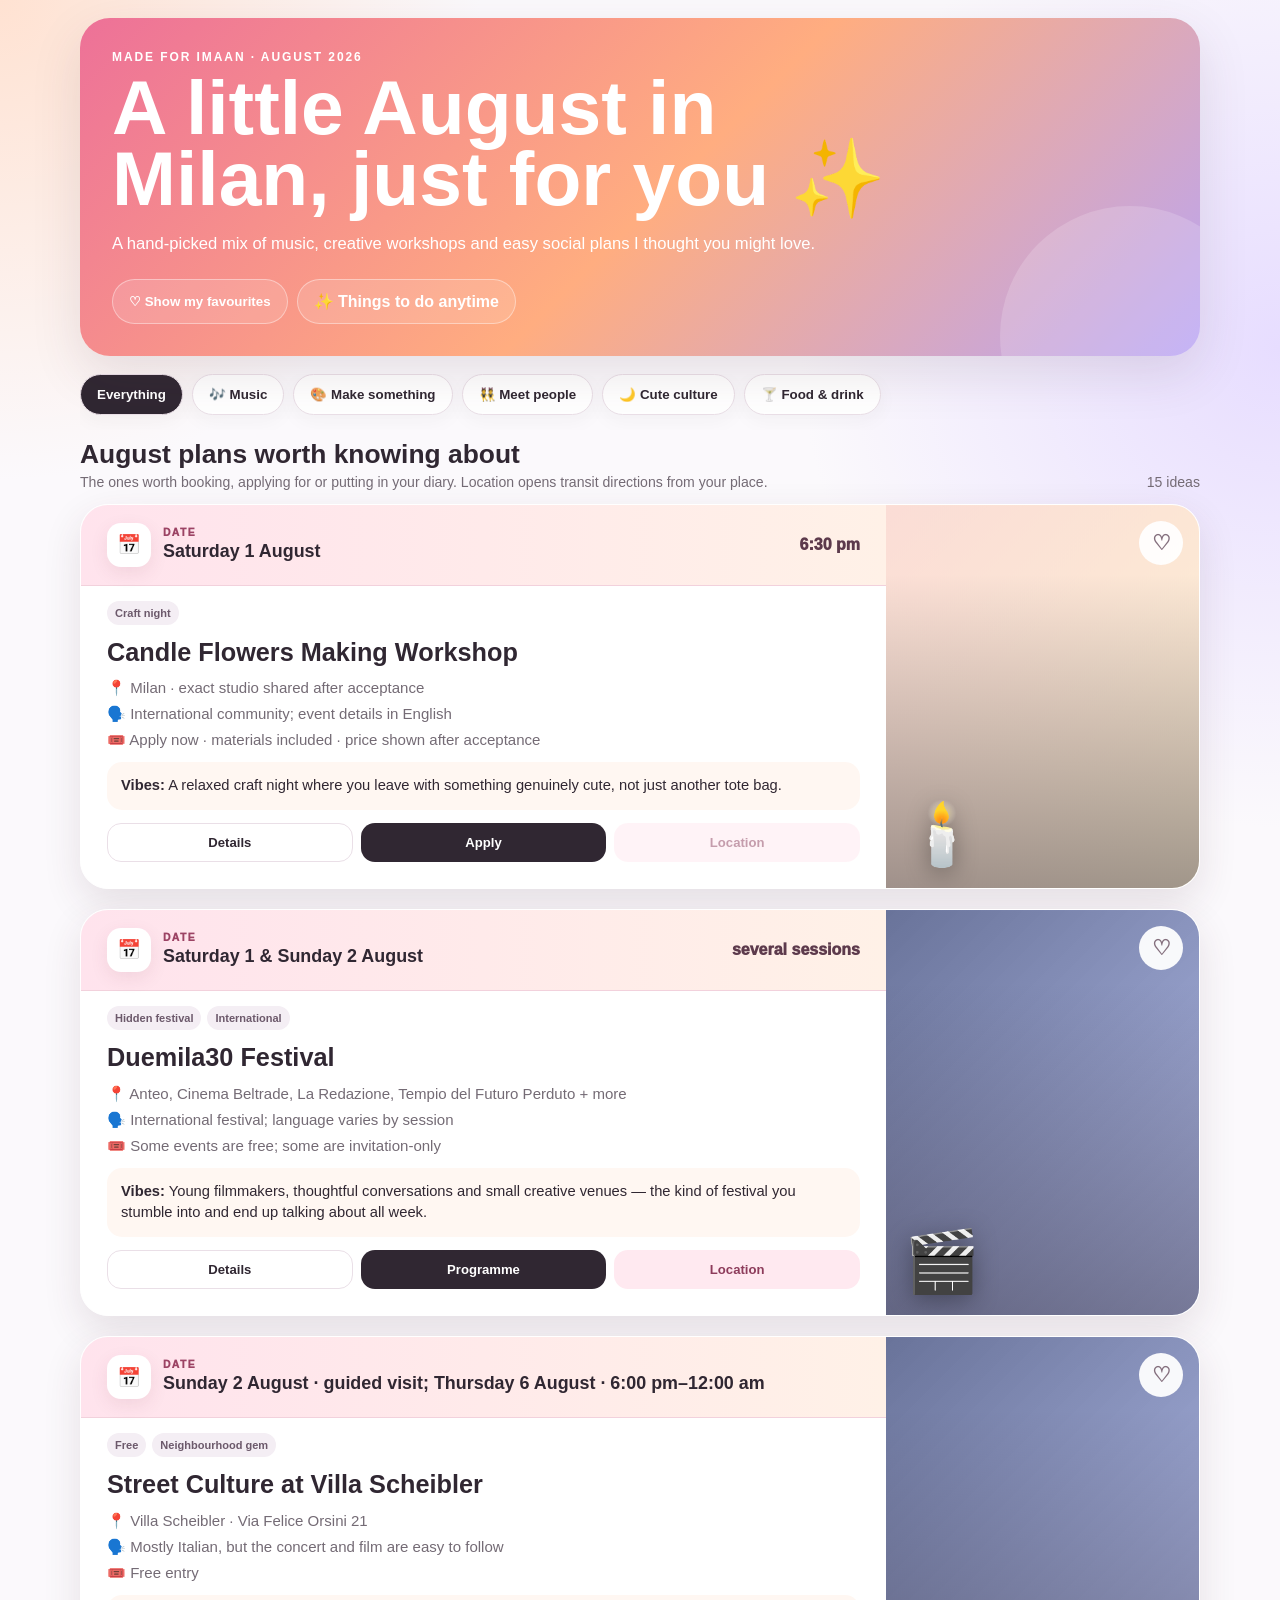
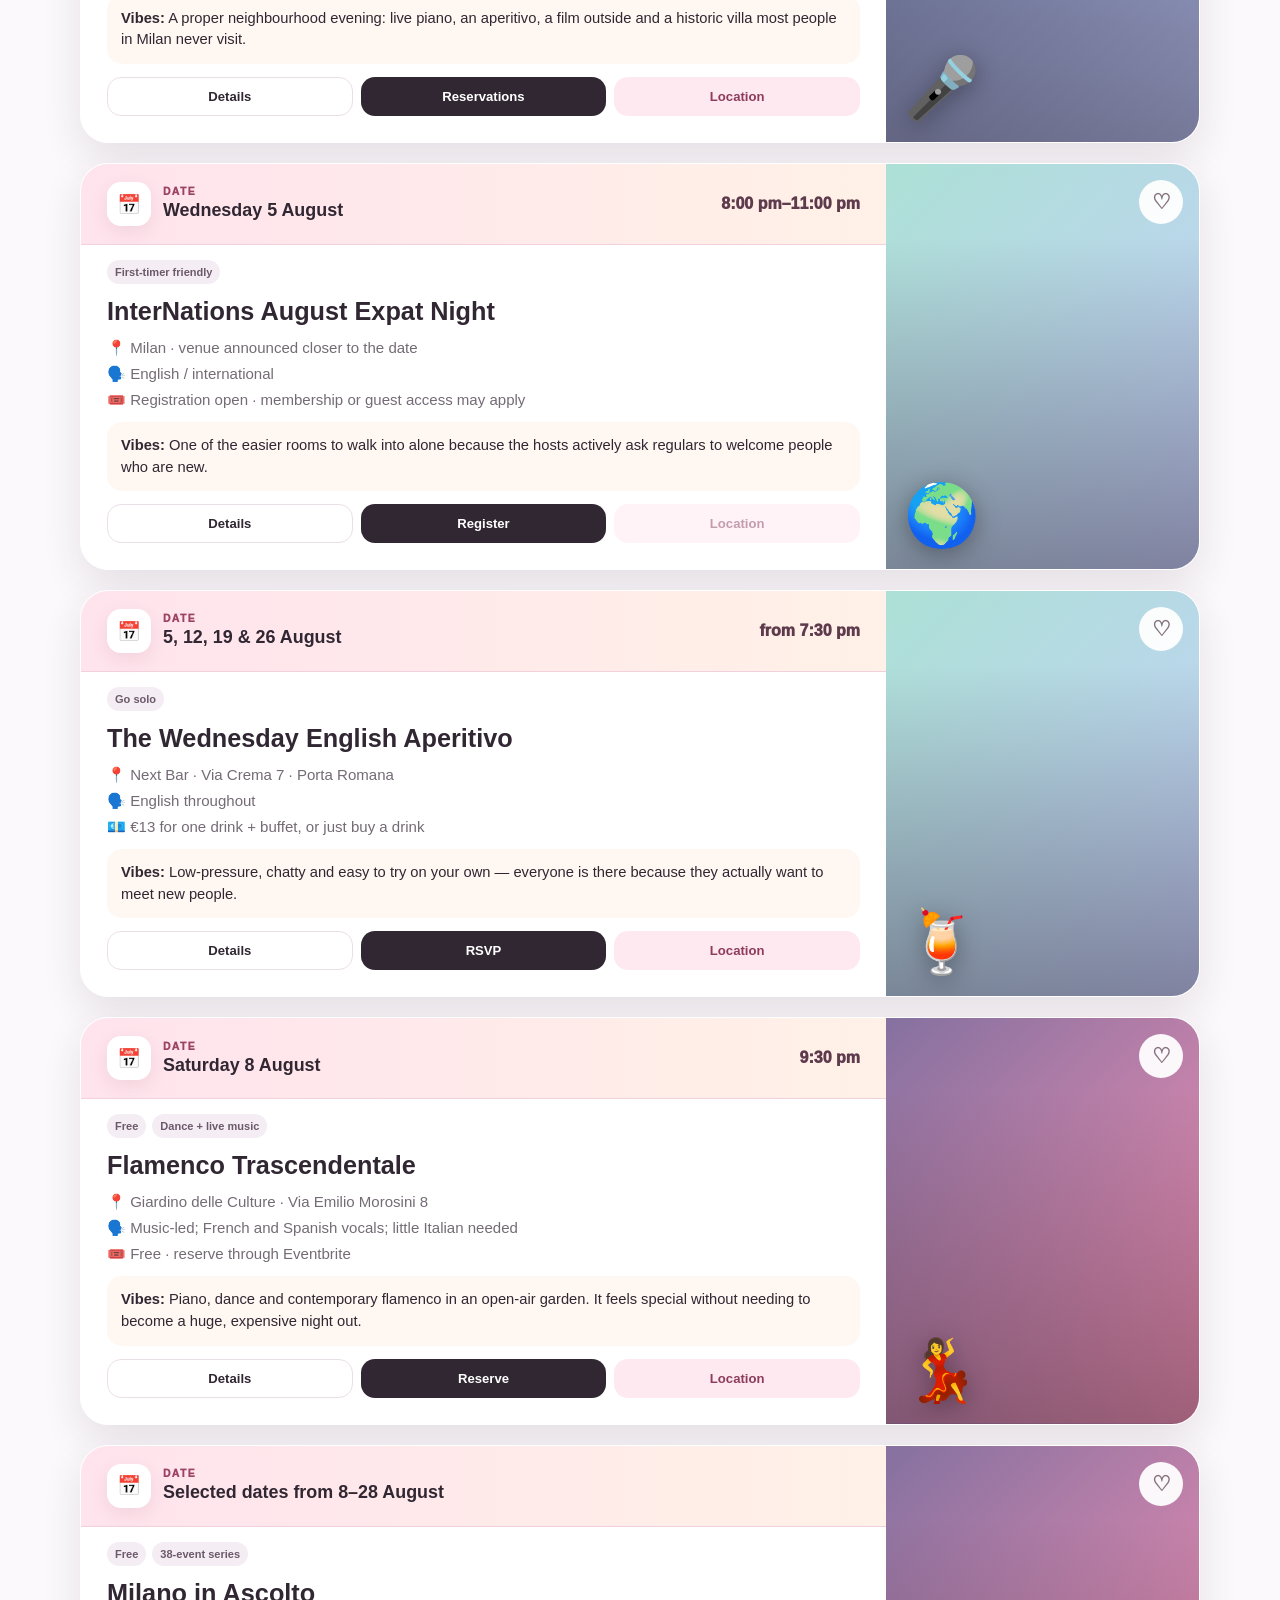
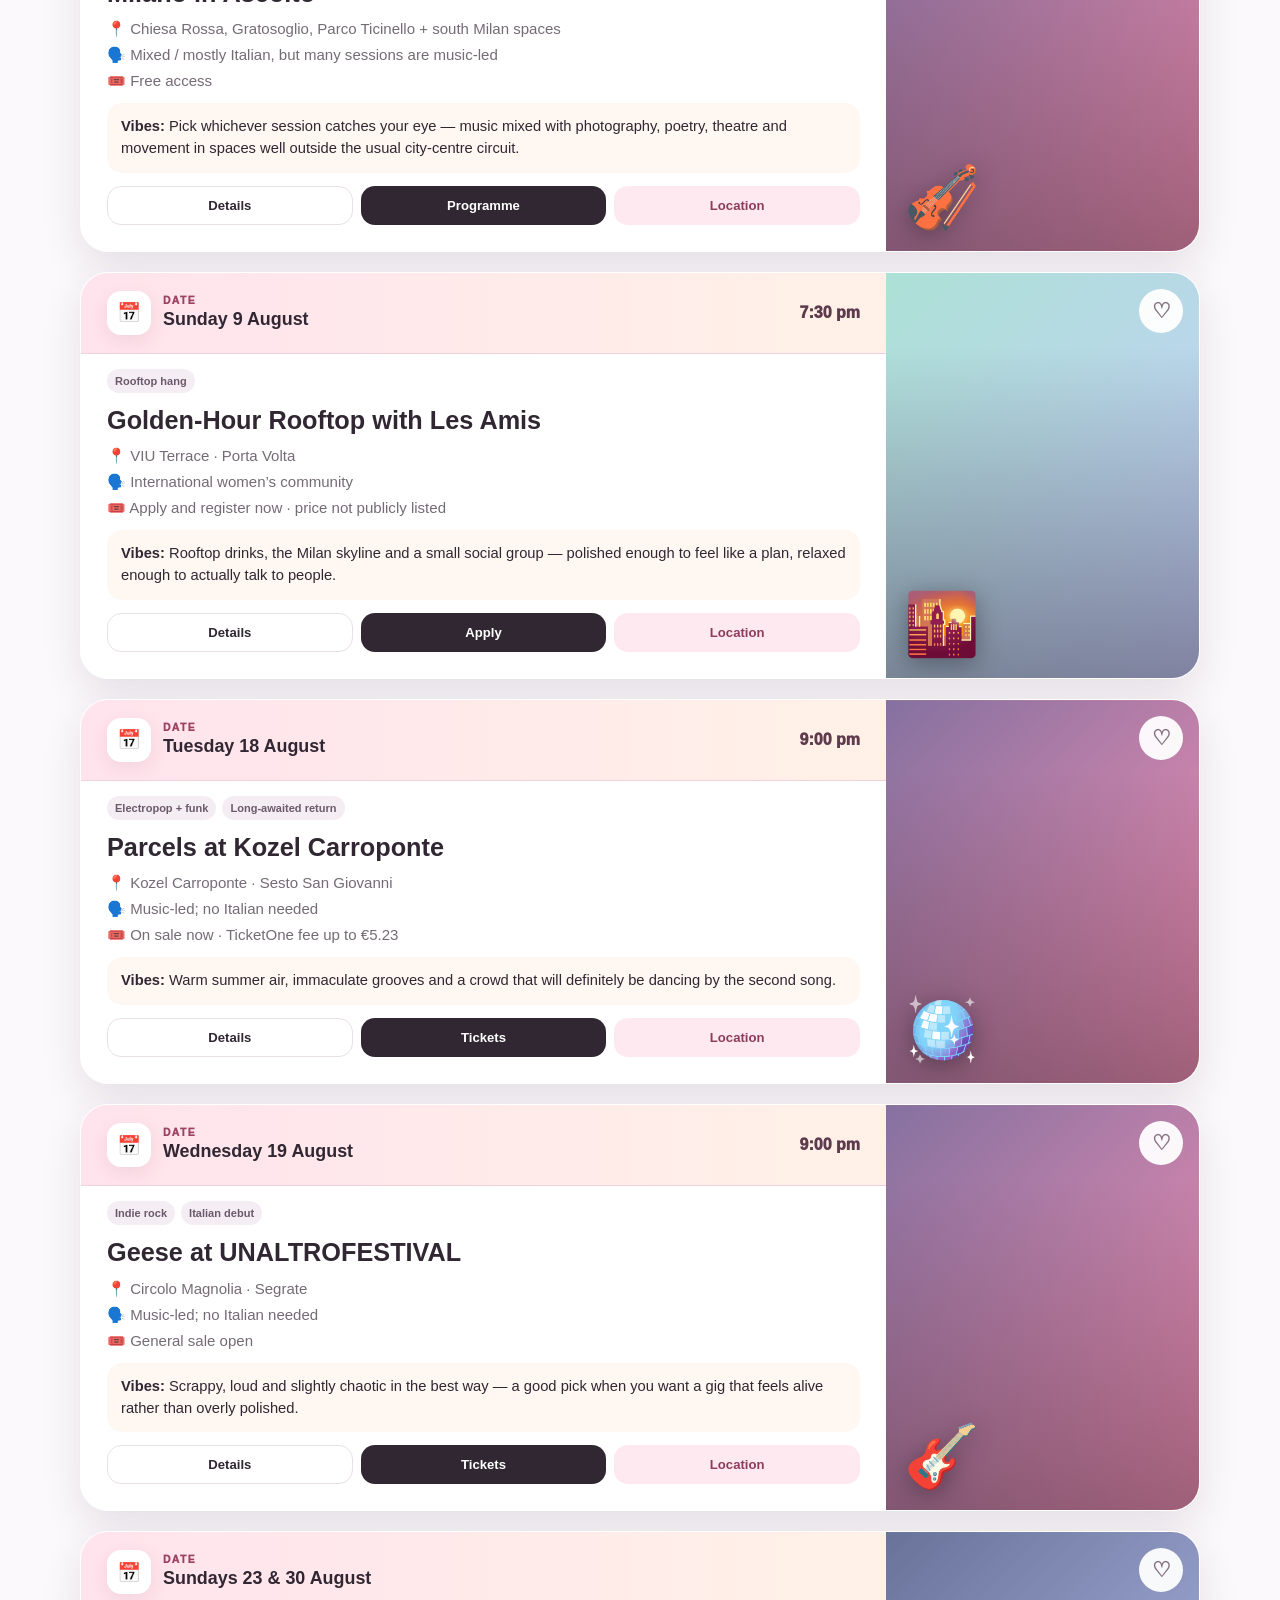
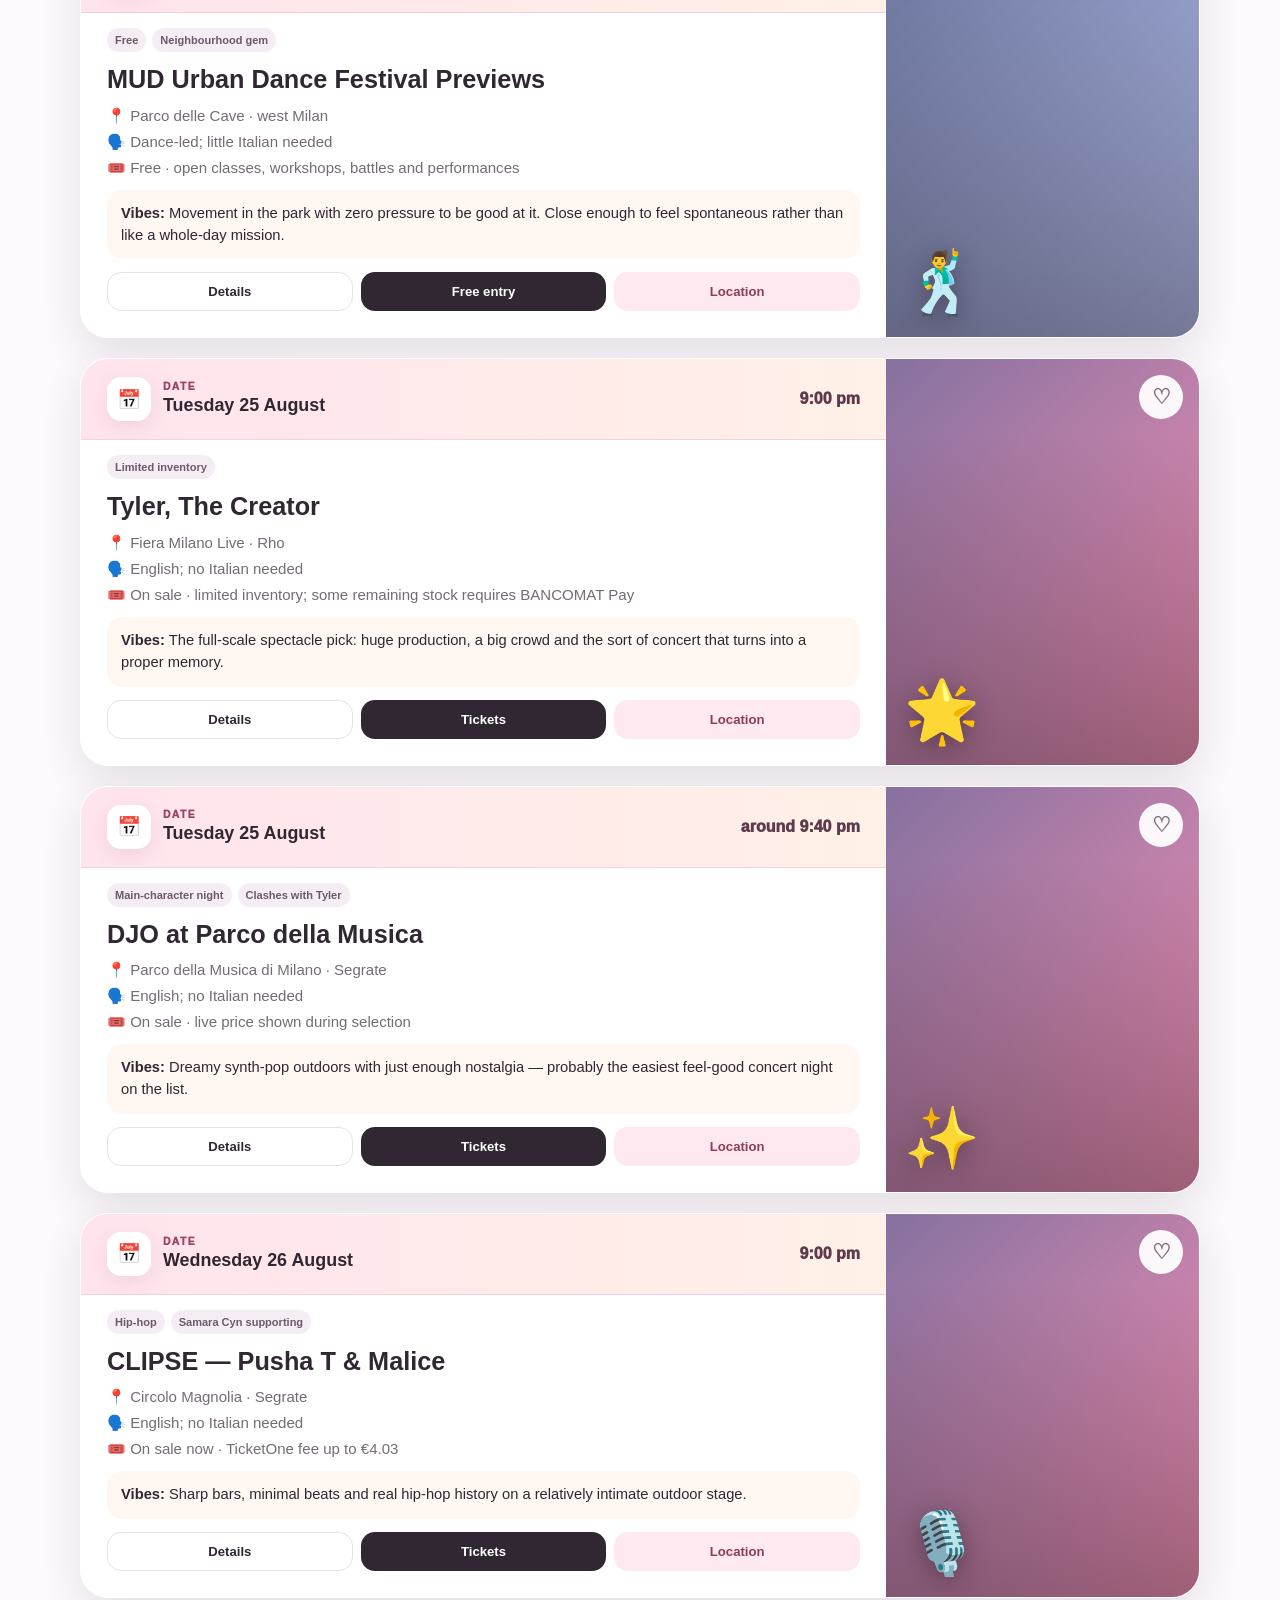
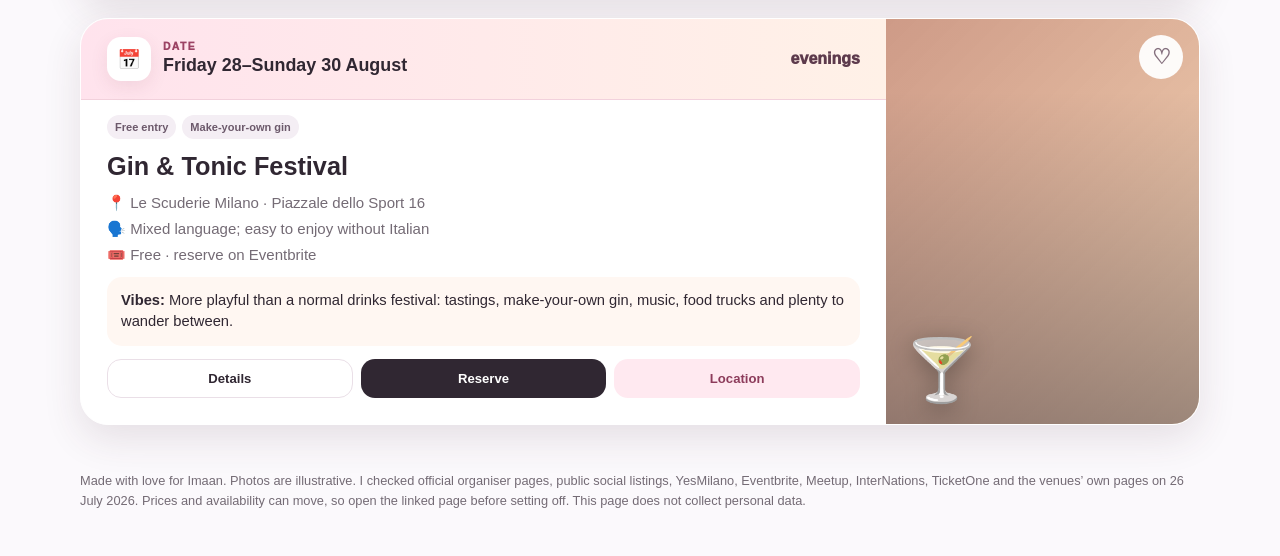
==== imaan/index.html @ c9e32e6a "Use corrected date tag display" ====
<!doctype html> <html lang="en"> <head> <meta charset="utf-8"> <meta name="viewport" content="width=device-width,initial-scale=1"> <meta name="theme-color" content="#ef7198"> <meta property="og:title" content="Imaan's August in Milan"> <meta property="og:description" content="Fifteen hand-picked August events in Milan, with details, booking links and directions."> <title>Imaan's August in Milan</title> <link rel="stylesheet" href="style.css?v=20260726-5"> <link rel="stylesheet" href="layout-image-right.css?v=20260726-6"> <link rel="stylesheet" href="three-actions.css?v=20260726-11"> </head> <body data-source="upcoming"> <main class="wrap"> <section class="hero"> <div class="heroBox"> <div class="kicker">Made for Imaan · August 2026</div> <h1>A little August in Milan, just for you ✨</h1> <p>A hand-picked mix of music, creative workshops and easy social plans I thought you might love.</p> <div class="actions"> <button class="glass" id="saved" type="button">♡ Show my favourites</button> <a class="btn glass" href="experiences.html">✨ Things to do anytime</a> </div> </div> </section> <nav class="filters" aria-label="Filter August events"> <button class="filter active" data-f="all" type="button">Everything</button> <button class="filter" data-f="music" type="button">🎶 Music</button> <button class="filter" data-f="workshop" type="button">🎨 Make something</button> <button class="filter" data-f="social" type="button">👯 Meet people</button> <button class="filter" data-f="culture" type="button">🌙 Cute culture</button> <button class="filter" data-f="food" type="button">🍸 Food &amp; drink</button> </nav> <section class="collection"> <div class="sectionHead"> <div> <h2>August plans worth knowing about</h2> <p>The ones worth booking, applying for or putting in your diary. Location opens transit directions from your place.</p> </div> <p data-count>15 ideas</p> </div> <div class="grid" id="grid"></div> </section> <div class="empty" id="empty">No saved events yet — tap a heart on anything that feels like you 💗</div> <footer class="footer">Made with love for Imaan. Photos are illustrative. I checked official organiser pages, public social listings, YesMilano, Eventbrite, Meetup, InterNations, TicketOne and the venues’ own pages on 26 July 2026. Prices and availability can move, so open the linked page before setting off. This page does not collect personal data.</footer> </main> <div class="toast" id="toast" role="status" aria-live="polite"></div> <script src="upcoming.js?v=20260726-5"></script> <script src="event-actions.js?v=20260726-11"></script> <script src="app-v13.js?v=20260726-13"></script> </body> </html>
---- imaan/style.css ----
:root{--ink:#302732;--muted:#746b75;--line:#eadfe7;--rose:#ef7198;--shadow:0 18px 50px rgba(83,54,73,.13)}*{box-sizing:border-box}html{scroll-behavior:smooth}body{margin:0;color:var(--ink);font-family:Inter,ui-sans-serif,-apple-system,BlinkMacSystemFont,"Segoe UI",sans-serif;background:radial-gradient(circle at 0 0,#ffe2d2 0,transparent 30rem),radial-gradient(circle at 100% 5%,#e7ddff 0,transparent 30rem),#fbf9fc}.wrap{width:min(1120px,calc(100% - 28px));margin:auto}.hero{padding:18px 0}.heroBox{border-radius:30px;padding:32px;overflow:hidden;position:relative;color:#fff;background:linear-gradient(135deg,#ed7198,#ffad80 52%,#b8a4f5);box-shadow:var(--shadow)}.heroBox:after{content:"";position:absolute;width:260px;height:260px;border-radius:50%;right:-60px;bottom:-110px;background:#ffffff2c}.kicker{font-size:.75rem;text-transform:uppercase;letter-spacing:.16em;font-weight:900}.hero h1{font-size:clamp(2.25rem,7vw,4.8rem);line-height:.93;margin:.5rem 0 1rem;max-width:780px}.hero p{font-size:1.04rem;line-height:1.55;max-width:710px;margin:0}.actions,.filters,.cardActions{display:flex;gap:9px;flex-wrap:wrap}.actions{margin-top:22px;position:relative;z-index:1}button,.btn{border:0;border-radius:999px;padding:12px 16px;font-weight:850;cursor:pointer;text-decoration:none;display:inline-flex;align-items:center;justify-content:center}.glass{color:#fff;background:#ffffff22;border:1px solid #ffffff66}.glass:hover{background:#ffffff32}.filters{overflow:auto;flex-wrap:nowrap;padding:0 0 15px;scrollbar-width:none}.filters::-webkit-scrollbar{display:none}.filter{flex:0 0 auto;background:#fff;color:var(--ink);border:1px solid var(--line);box-shadow:0 6px 20px #3e29320a}.filter.active{background:var(--ink);color:#fff}.collection{margin-bottom:8px}.collection[hidden]{display:none}.sectionHead{display:flex;justify-content:space-between;align-items:end;margin:9px 0 14px}.sectionHead h2{margin:0;font-size:1.65rem}.sectionHead p{margin:0;color:var(--muted);font-size:.88rem}.sectionHead>div p{margin-top:4px}.grid{display:grid;grid-template-columns:1fr;gap:20px;padding-bottom:38px}.card{background:#fffffff0;border:1px solid #fff;border-radius:28px;box-shadow:0 14px 38px rgba(71,44,60,.12);overflow:hidden;display:grid;grid-template-columns:minmax(300px,40%) 1fr;min-height:310px}.visual{min-height:310px;padding:18px;position:relative;display:flex;align-items:flex-end;background-size:cover;background-position:center}.visual:before{content:"";position:absolute;inset:0;background:linear-gradient(180deg,transparent 18%,#251d296e 100%)}.emoji{position:relative;font-size:3.8rem;filter:drop-shadow(0 5px 12px #0005)}.music{background-image:linear-gradient(135deg,#482a70aa,#fa5a8faa),url('https://images.unsplash.com/photo-1501386761578-eac5c94b800a?auto=format&fit=crop&w=1200&q=80')}.workshop{background-image:linear-gradient(135deg,#f6b7a777,#ffe3a277),url('https://images.unsplash.com/photo-1610701596007-11502861dcfa?auto=format&fit=crop&w=1200&q=80')}.social{background-image:linear-gradient(135deg,#69c8b48c,#94a7f78c),url('https://images.unsplash.com/photo-1529156069898-49953e39b3ac?auto=format&fit=crop&w=1200&q=80')}.culture{background-image:linear-gradient(135deg,#1e2d67aa,#7285db88),url('https://images.unsplash.com/photo-1444703686981-a3abbc4d4fe3?auto=format&fit=crop&w=1200&q=80')}.food{background-image:linear-gradient(135deg,#b5684baa,#f0b47888),url('https://images.unsplash.com/photo-1513558161293-cdaf765ed2fd?auto=format&fit=crop&w=1200&q=80')}.adventure{background-image:linear-gradient(135deg,#183b52aa,#42a8a488),url('https://images.unsplash.com/photo-1526772662000-3f88f10405ff?auto=format&fit=crop&w=1200&q=80')}.fav{position:absolute;z-index:2;right:16px;top:16px;width:44px;height:44px;padding:0;border-radius:50%;background:#fffffff0;color:#846f7d;font-size:1.3rem}.fav.on{color:#e93672}.body{padding:26px;display:flex;flex-direction:column;gap:13px;min-width:0}.contentDate{margin:-26px -26px 2px;padding:18px 26px;background:linear-gradient(90deg,#ffe3ed,#fff1e7);border-bottom:1px solid #f2d1dc;display:flex;align-items:center;justify-content:space-between;gap:15px}.dateLeft{display:flex;align-items:center;gap:12px;min-width:0}.dateIcon{width:44px;height:44px;flex:0 0 44px;border-radius:14px;background:#fff;display:grid;place-items:center;box-shadow:0 6px 18px #73394f18;font-size:1.2rem}.dateCopy{min-width:0}.dateCopy small{display:block;color:#9c4364;font-size:.65rem;letter-spacing:.13em;text-transform:uppercase;font-weight:950}.dateCopy strong{display:block;margin-top:3px;font-size:1.12rem;line-height:1.22}.dateTime{font-weight:950;font-size:1rem;color:#5d3a4c;white-space:nowrap}.tags{display:flex;gap:6px;flex-wrap:wrap}.tag{font-size:.69rem;font-weight:900;padding:6px 8px;border-radius:999px;background:#f4eef4;color:#6c596b}.tag.hot{background:#ffe1e7;color:#a62a53}.card h3{margin:0;font-size:1.58rem;line-height:1.13}.meta{display:grid;gap:8px;color:var(--muted);font-size:.94rem}.note{background:#fff7f2;border-radius:15px;padding:13px 14px;line-height:1.48;font-size:.92rem}.cardActions{margin-top:auto}.cardActions a{flex:1;border-radius:14px;padding:12px;font-size:.86rem}.book{background:var(--ink);color:#fff}.map{background:#f1ebf2;color:var(--ink)}.empty{display:none;text-align:center;color:var(--muted);padding:50px}.footer{color:var(--muted);font-size:.8rem;line-height:1.55;padding-bottom:45px}.toast{position:fixed;left:50%;bottom:18px;transform:translate(-50%,20px);opacity:0;background:var(--ink);color:#fff;padding:11px 16px;border-radius:999px;transition:.2s;z-index:10}.toast.show{opacity:1;transform:translate(-50%,0)}body[data-source="ongoing"] .contentDate{background:linear-gradient(90deg,#eee7ff,#e8f8f4);border-bottom-color:#dcd5ed}body[data-source="ongoing"] .dateCopy small{color:#6c589b}@media(max-width:760px){.heroBox{padding:25px 21px;border-radius:24px}.actions{align-items:stretch}.actions>*{flex:1 1 auto}.card{grid-template-columns:1fr;min-height:0}.visual{min-height:220px}.body{padding:21px}.contentDate{margin:-21px -21px 2px;padding:16px 21px;align-items:flex-start}.dateCopy strong{font-size:1rem}.dateTime{font-size:.93rem;padding-top:17px}.sectionHead{align-items:start;flex-direction:column;gap:4px}.card h3{font-size:1.42rem}}
---- imaan/layout-image-right.css ----
body[data-source="upcoming"] .card{grid-template-columns:1fr minmax(230px,28%)}
body[data-source="upcoming"] .body{grid-column:1;grid-row:1}
body[data-source="upcoming"] .visual{grid-column:2;grid-row:1;min-height:310px}
@media(max-width:760px){
  body[data-source="upcoming"] .card{grid-template-columns:1fr}
  body[data-source="upcoming"] .visual{grid-column:1;grid-row:1;min-height:220px}
  body[data-source="upcoming"] .body{grid-column:1;grid-row:2}
}
---- imaan/three-actions.css ----
body[data-source="upcoming"] .cardActions{
  display:grid;
  grid-template-columns:repeat(3,minmax(0,1fr));
  gap:8px;
}
body[data-source="upcoming"] .cardActions a,
body[data-source="upcoming"] .cardActions span{
  min-width:0;
  padding:11px 8px;
  white-space:nowrap;
  border-radius:14px;
  font-size:.82rem;
  font-weight:850;
  text-align:center;
}
body[data-source="upcoming"] .cardActions .details{
  background:#fff;
  color:var(--ink);
  border:1px solid var(--line);
}
body[data-source="upcoming"] .cardActions .details:hover{
  background:#fbf6fa;
}
body[data-source="upcoming"] .cardActions .map{
  background:#ffe9f0;
  color:#8d3c5b;
}
body[data-source="upcoming"] .cardActions .disabled{
  opacity:.5;
  cursor:not-allowed;
  user-select:none;
}
@media(max-width:420px){
  body[data-source="upcoming"] .cardActions{
    gap:6px;
  }
  body[data-source="upcoming"] .cardActions a,
  body[data-source="upcoming"] .cardActions span{
    padding:10px 4px;
    font-size:.73rem;
  }
}
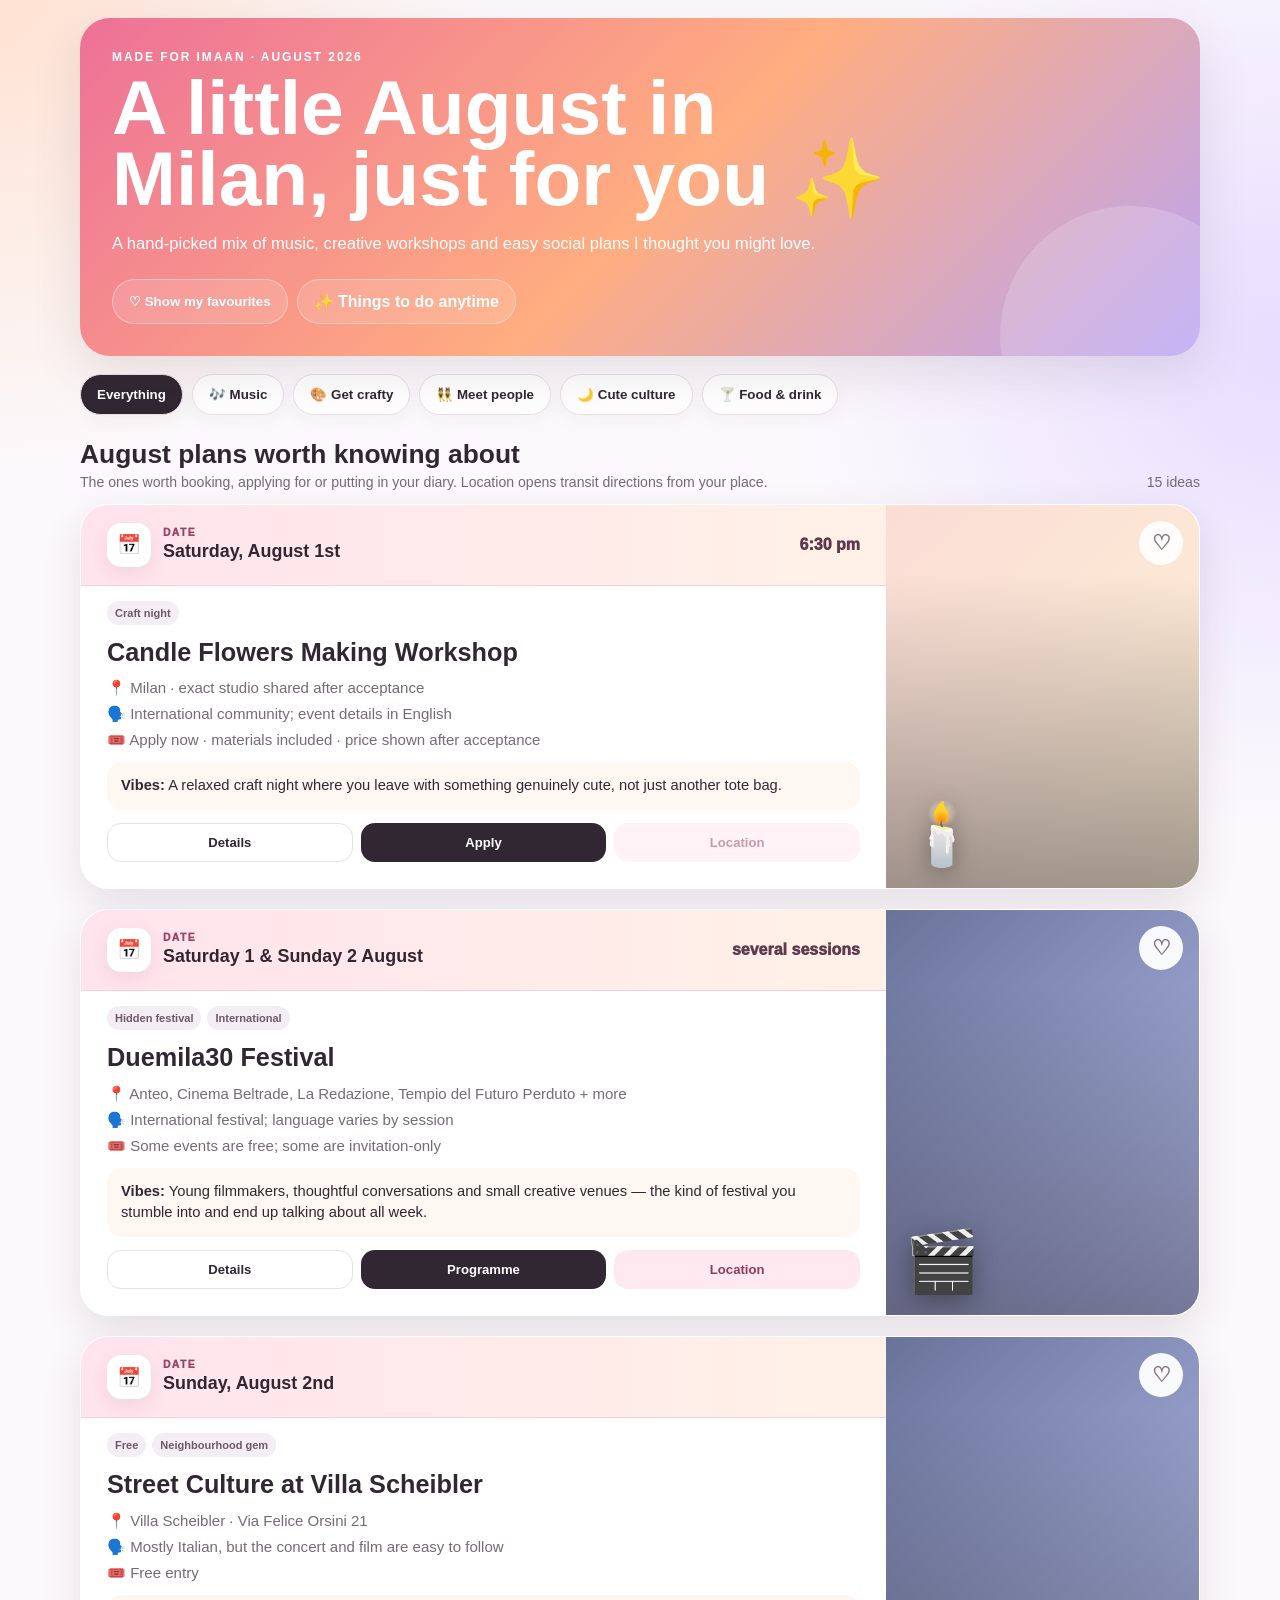
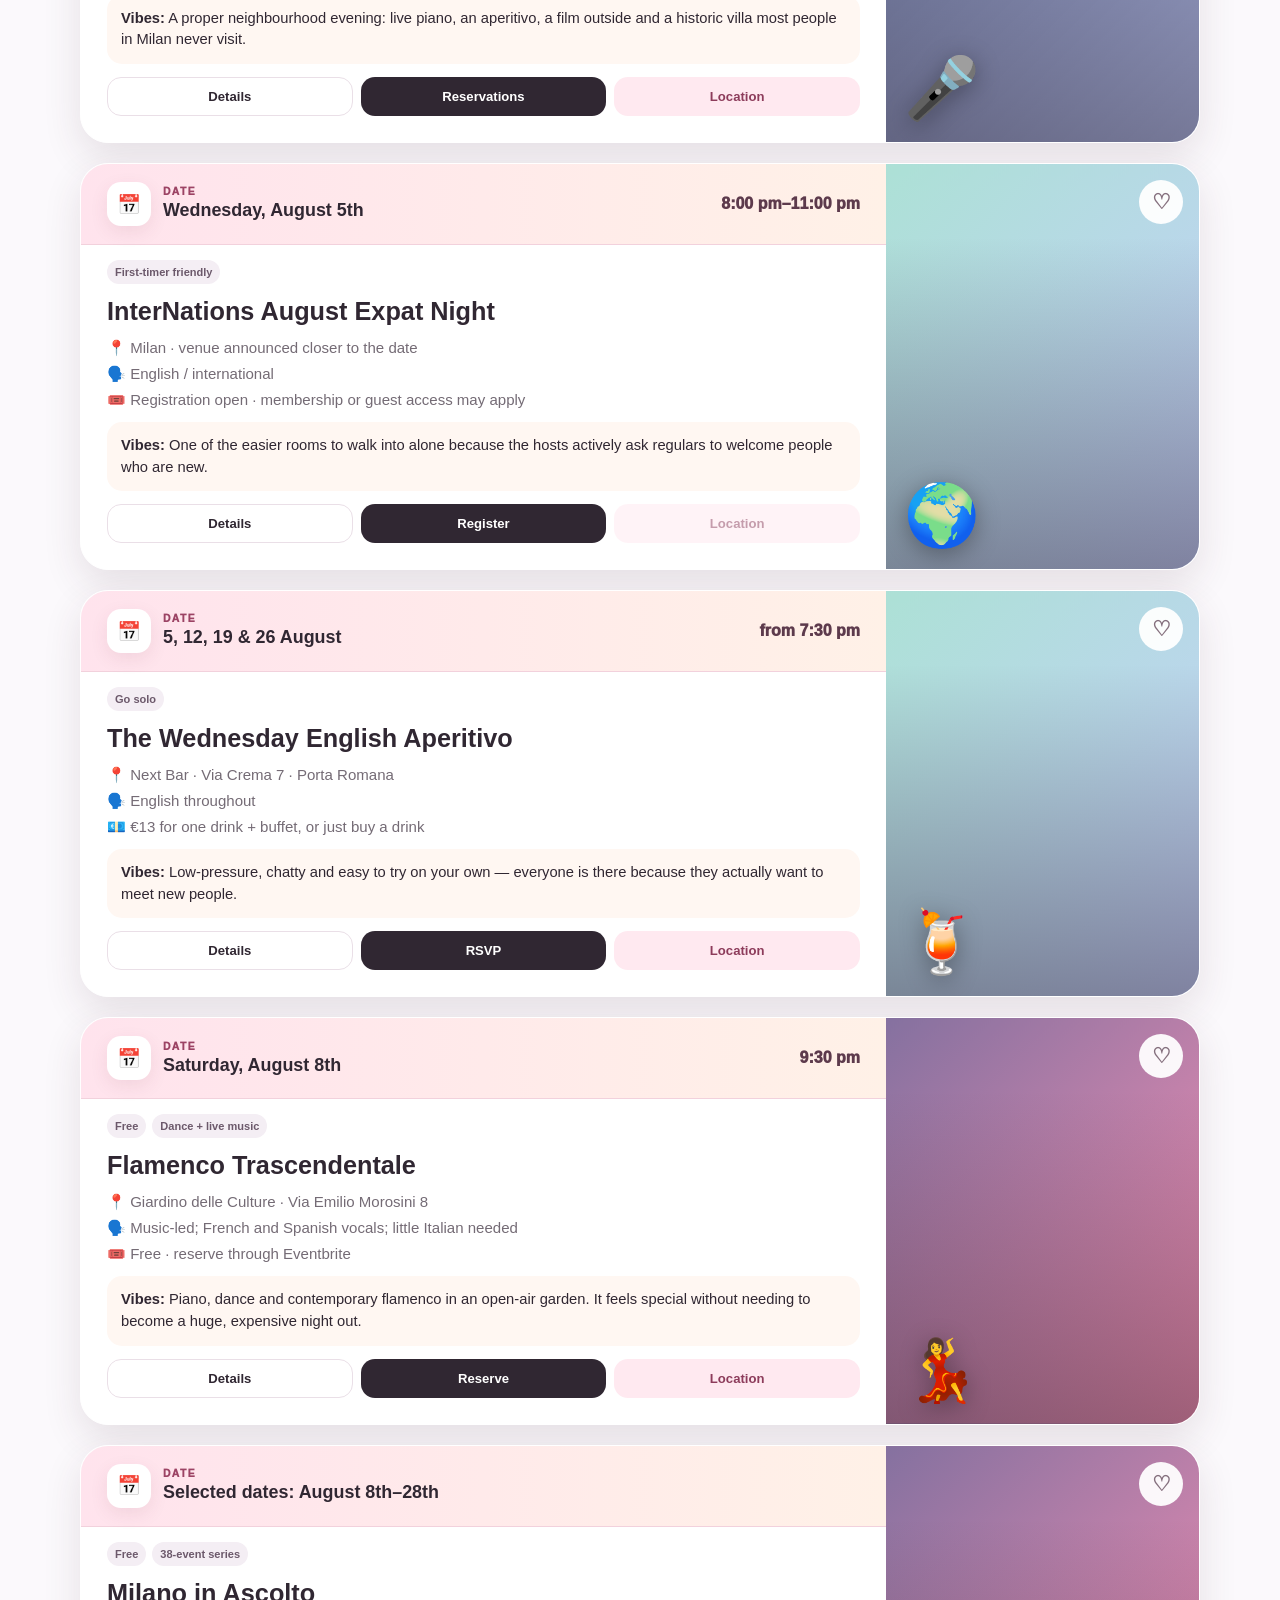
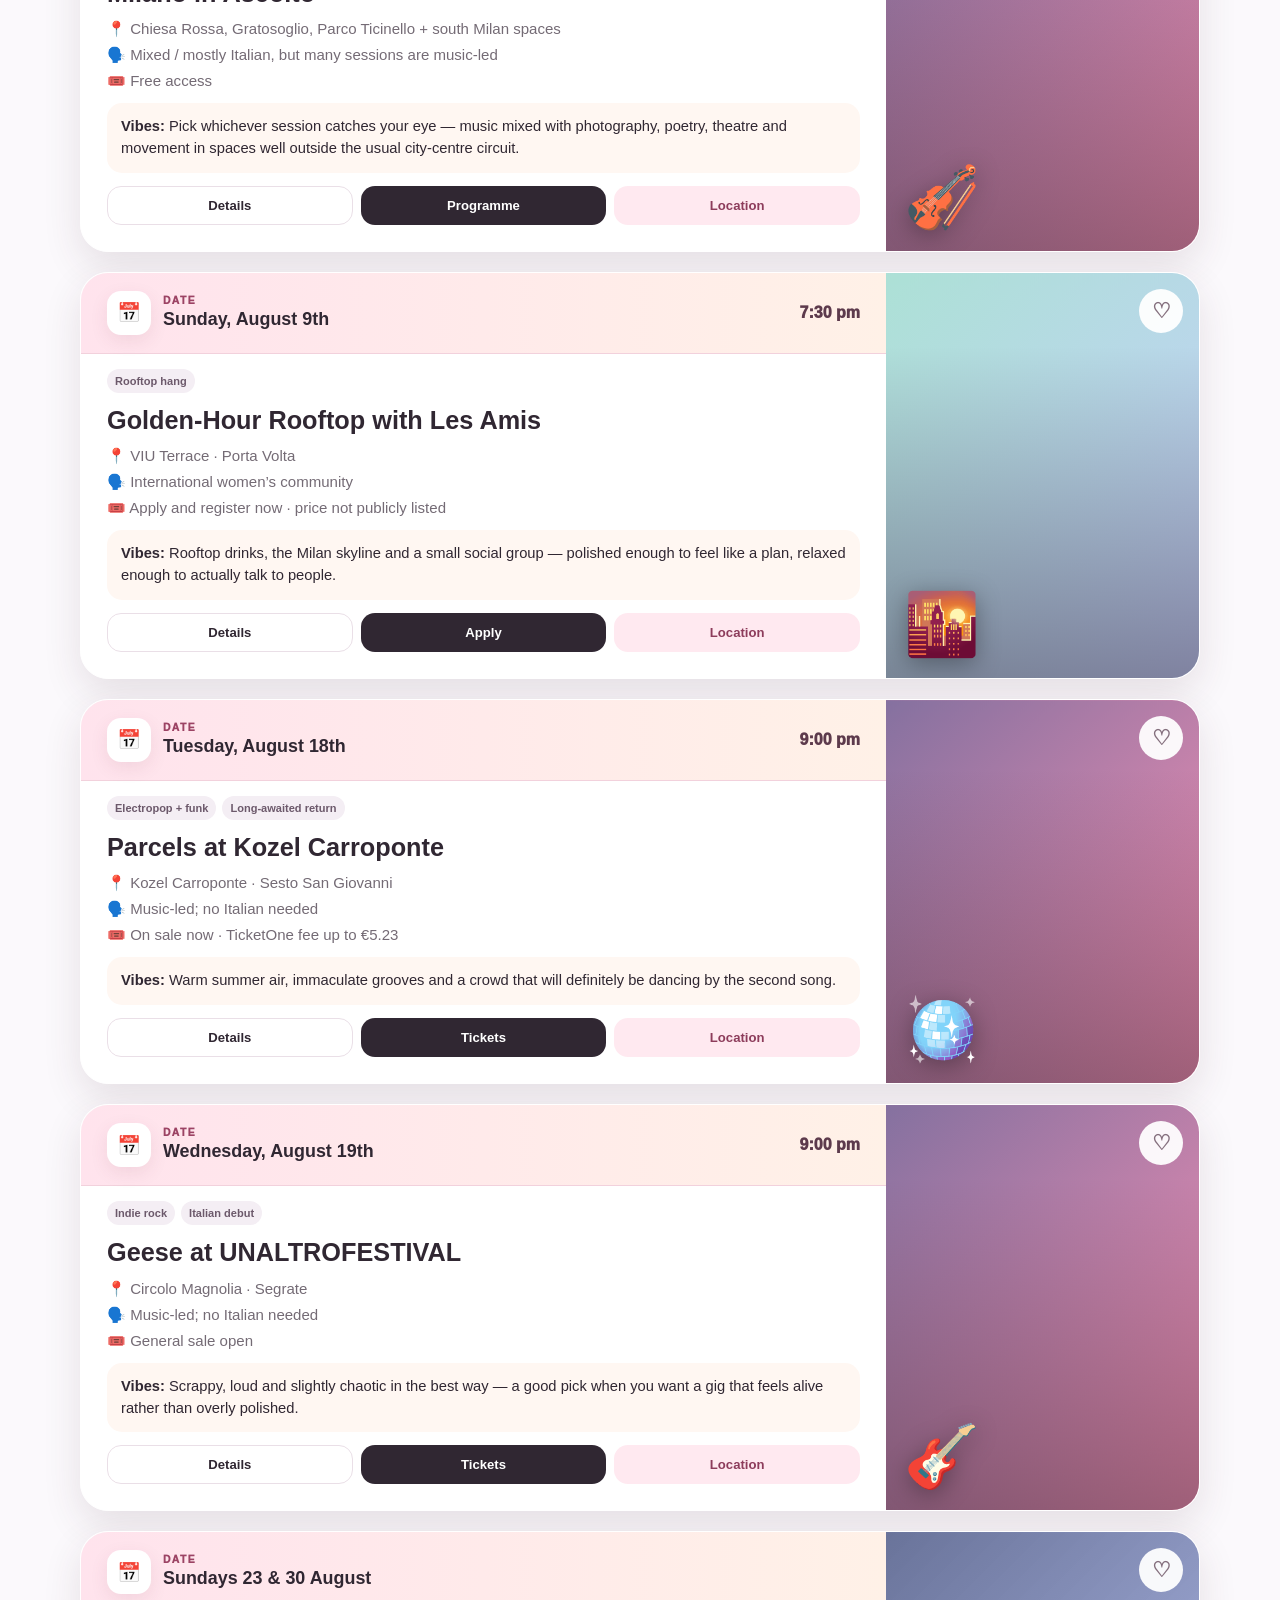
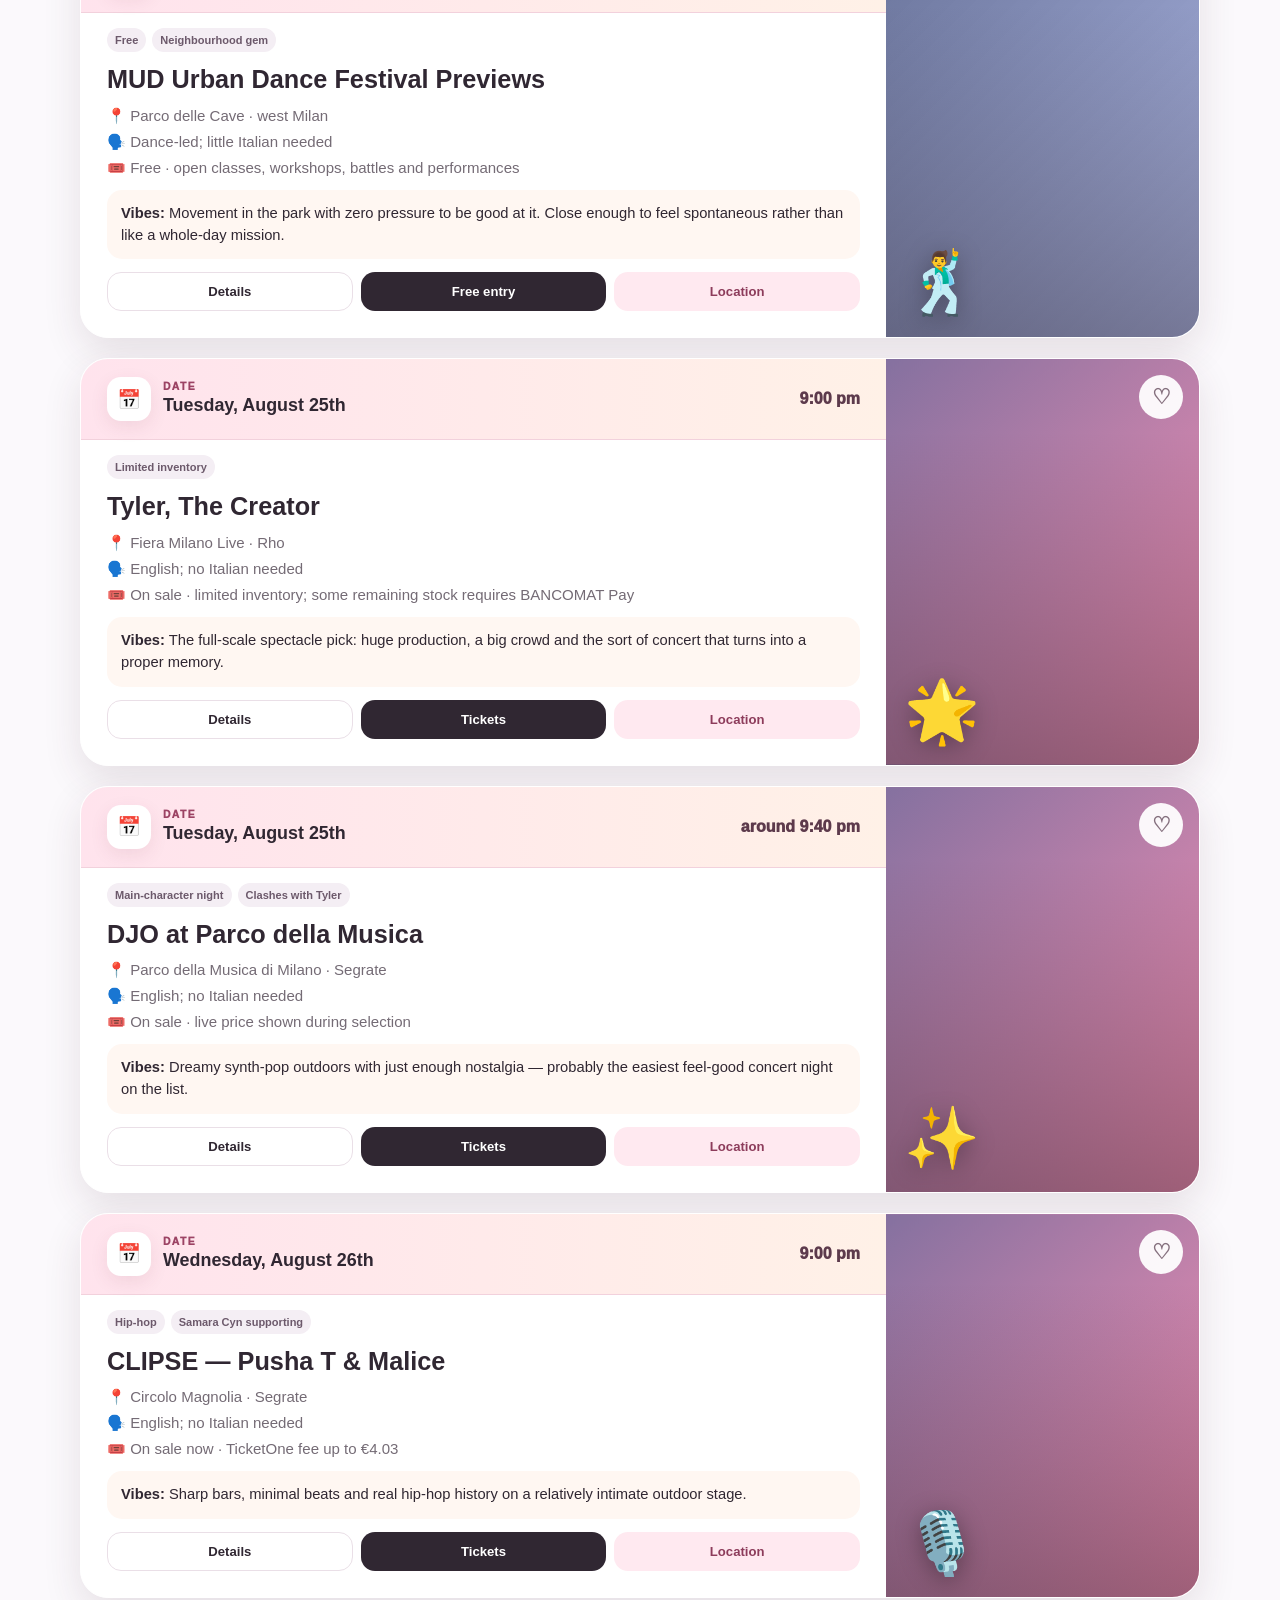
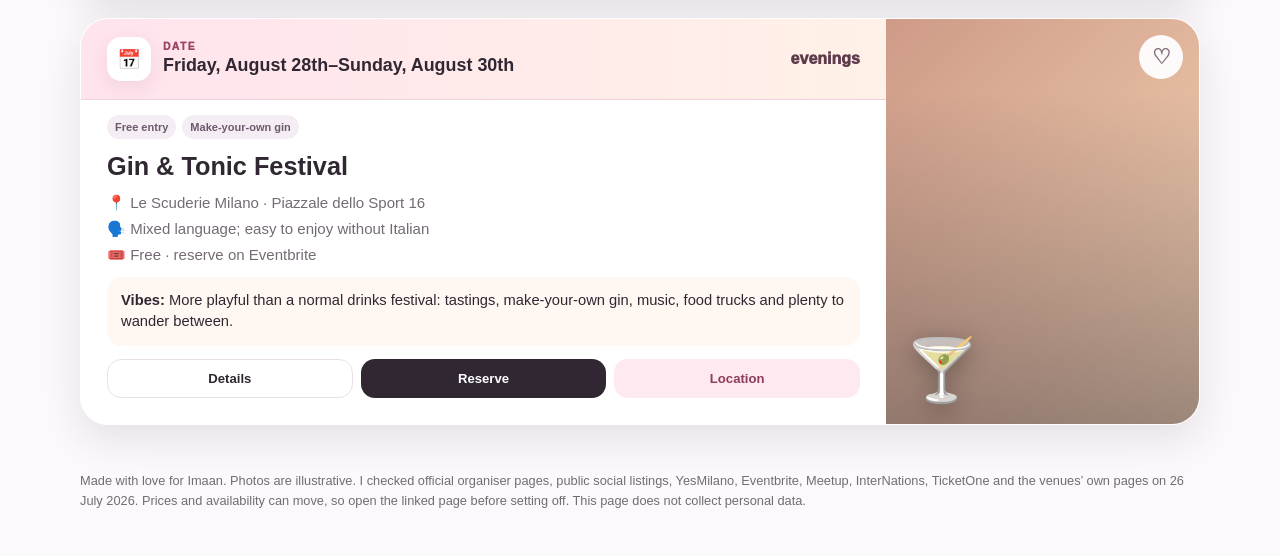
==== commit b1dc6eb5: "Rename craft filter and publish date format" ====
--- a/imaan/index.html
+++ b/imaan/index.html
@@ -1 +1 @@
-<!doctype html> <html lang="en"> <head> <meta charset="utf-8"> <meta name="viewport" content="width=device-width,initial-scale=1"> <meta name="theme-color" content="#ef7198"> <meta property="og:title" content="Imaan's August in Milan"> <meta property="og:description" content="Fifteen hand-picked August events in Milan, with details, booking links and directions."> <title>Imaan's August in Milan</title> <link rel="stylesheet" href="style.css?v=20260726-5"> <link rel="stylesheet" href="layout-image-right.css?v=20260726-6"> <link rel="stylesheet" href="three-actions.css?v=20260726-11"> </head> <body data-source="upcoming"> <main class="wrap"> <section class="hero"> <div class="heroBox"> <div class="kicker">Made for Imaan · August 2026</div> <h1>A little August in Milan, just for you ✨</h1> <p>A hand-picked mix of music, creative workshops and easy social plans I thought you might love.</p> <div class="actions"> <button class="glass" id="saved" type="button">♡ Show my favourites</button> <a class="btn glass" href="experiences.html">✨ Things to do anytime</a> </div> </div> </section> <nav class="filters" aria-label="Filter August events"> <button class="filter active" data-f="all" type="button">Everything</button> <button class="filter" data-f="music" type="button">🎶 Music</button> <button class="filter" data-f="workshop" type="button">🎨 Make something</button> <button class="filter" data-f="social" type="button">👯 Meet people</button> <button class="filter" data-f="culture" type="button">🌙 Cute culture</button> <button class="filter" data-f="food" type="button">🍸 Food &amp; drink</button> </nav> <section class="collection"> <div class="sectionHead"> <div> <h2>August plans worth knowing about</h2> <p>The ones worth booking, applying for or putting in your diary. Location opens transit directions from your place.</p> </div> <p data-count>15 ideas</p> </div> <div class="grid" id="grid"></div> </section> <div class="empty" id="empty">No saved events yet — tap a heart on anything that feels like you 💗</div> <footer class="footer">Made with love for Imaan. Photos are illustrative. I checked official organiser pages, public social listings, YesMilano, Eventbrite, Meetup, InterNations, TicketOne and the venues’ own pages on 26 July 2026. Prices and availability can move, so open the linked page before setting off. This page does not collect personal data.</footer> </main> <div class="toast" id="toast" role="status" aria-live="polite"></div> <script src="upcoming.js?v=20260726-5"></script> <script src="event-actions.js?v=20260726-11"></script> <script src="app-v13.js?v=20260726-13"></script> </body> </html>+<!doctype html> <html lang="en"> <head> <meta charset="utf-8"> <meta name="viewport" content="width=device-width,initial-scale=1"> <meta name="theme-color" content="#ef7198"> <meta property="og:title" content="Imaan's August in Milan"> <meta property="og:description" content="Fifteen hand-picked August events in Milan, with details, booking links and directions."> <title>Imaan's August in Milan</title> <link rel="stylesheet" href="style.css?v=20260726-5"> <link rel="stylesheet" href="layout-image-right.css?v=20260726-6"> <link rel="stylesheet" href="three-actions.css?v=20260726-11"> </head> <body data-source="upcoming"> <main class="wrap"> <section class="hero"> <div class="heroBox"> <div class="kicker">Made for Imaan · August 2026</div> <h1>A little August in Milan, just for you ✨</h1> <p>A hand-picked mix of music, creative workshops and easy social plans I thought you might love.</p> <div class="actions"> <button class="glass" id="saved" type="button">♡ Show my favourites</button> <a class="btn glass" href="experiences.html">✨ Things to do anytime</a> </div> </div> </section> <nav class="filters" aria-label="Filter August events"> <button class="filter active" data-f="all" type="button">Everything</button> <button class="filter" data-f="music" type="button">🎶 Music</button> <button class="filter" data-f="workshop" type="button">🎨 Get crafty</button> <button class="filter" data-f="social" type="button">👯 Meet people</button> <button class="filter" data-f="culture" type="button">🌙 Cute culture</button> <button class="filter" data-f="food" type="button">🍸 Food &amp; drink</button> </nav> <section class="collection"> <div class="sectionHead"> <div> <h2>August plans worth knowing about</h2> <p>The ones worth booking, applying for or putting in your diary. Location opens transit directions from your place.</p> </div> <p data-count>15 ideas</p> </div> <div class="grid" id="grid"></div> </section> <div class="empty" id="empty">No saved events yet — tap a heart on anything that feels like you 💗</div> <footer class="footer">Made with love for Imaan. Photos are illustrative. I checked official organiser pages, public social listings, YesMilano, Eventbrite, Meetup, InterNations, TicketOne and the venues’ own pages on 26 July 2026. Prices and availability can move, so open the linked page before setting off. This page does not collect personal data.</footer> </main> <div class="toast" id="toast" role="status" aria-live="polite"></div> <script src="upcoming.js?v=20260726-5"></script> <script src="event-actions.js?v=20260726-11"></script> <script src="app-v13.js?v=20260726-14"></script> </body> </html>
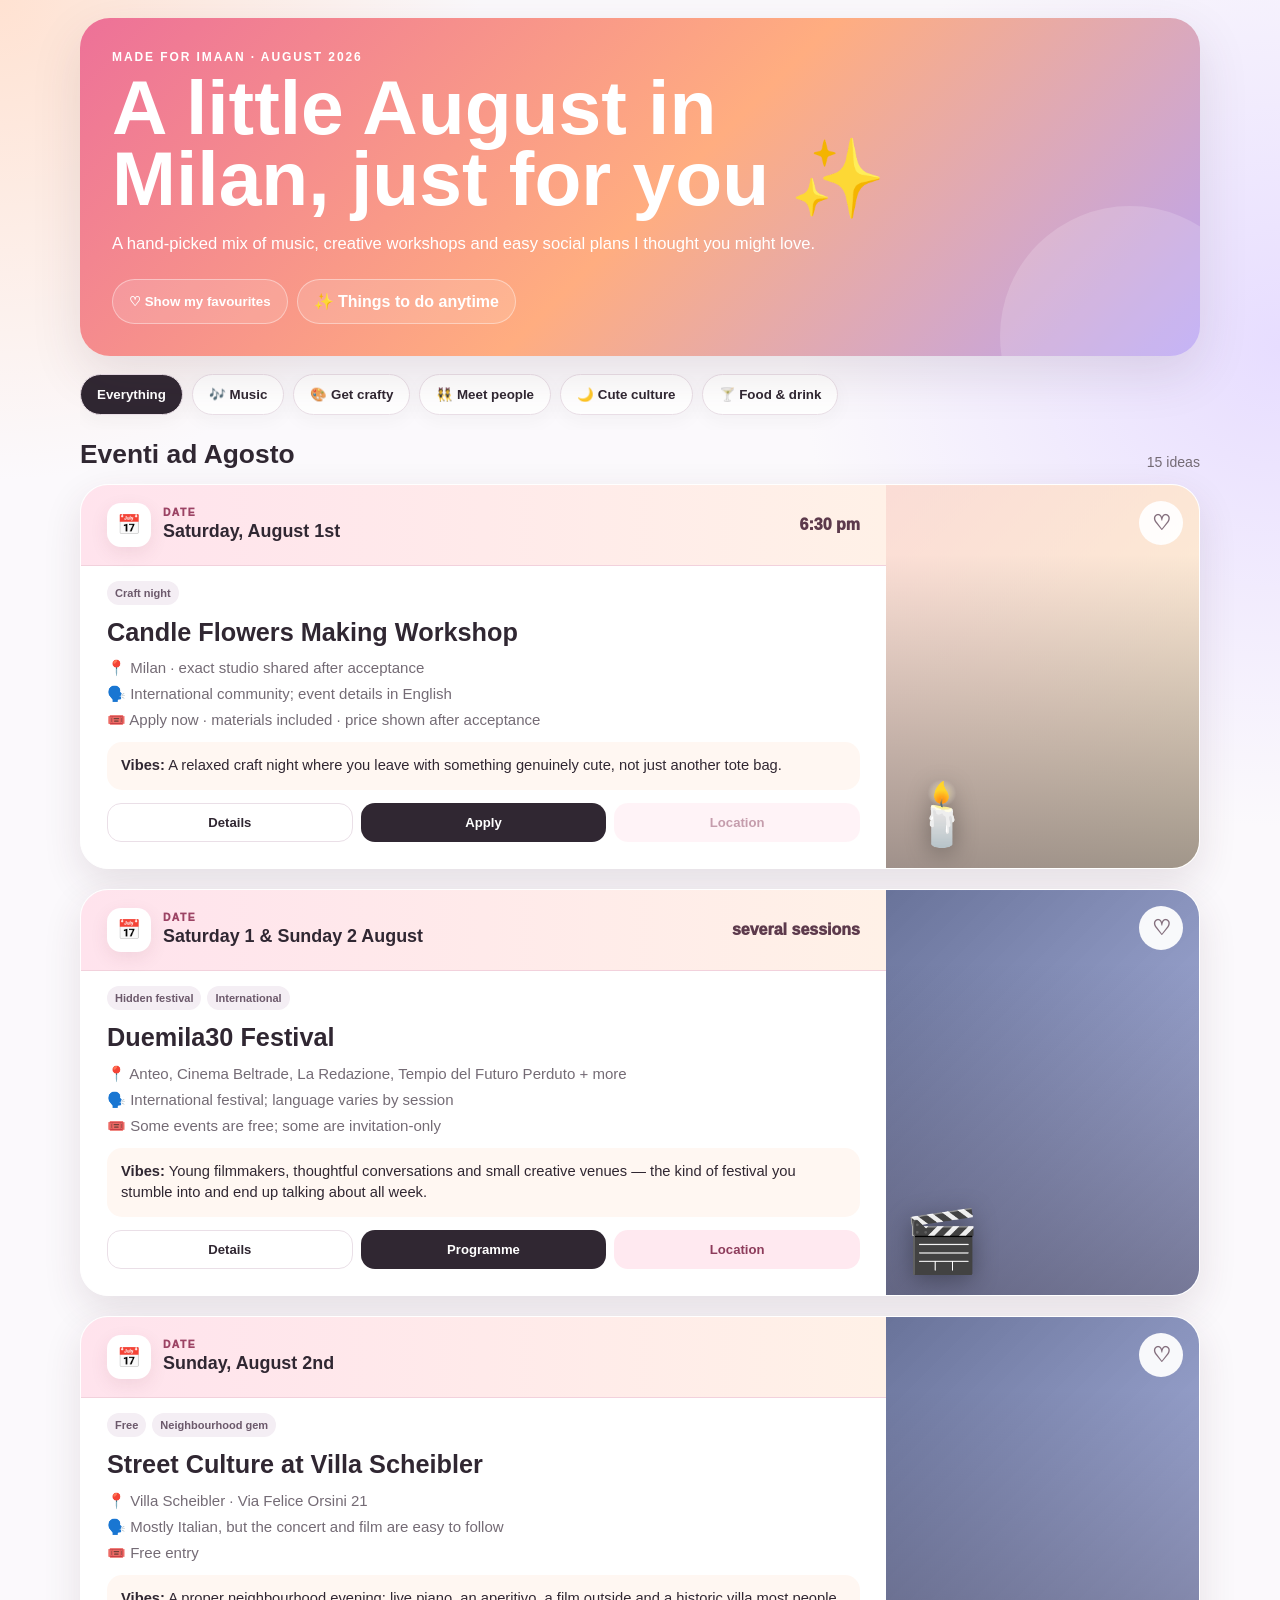
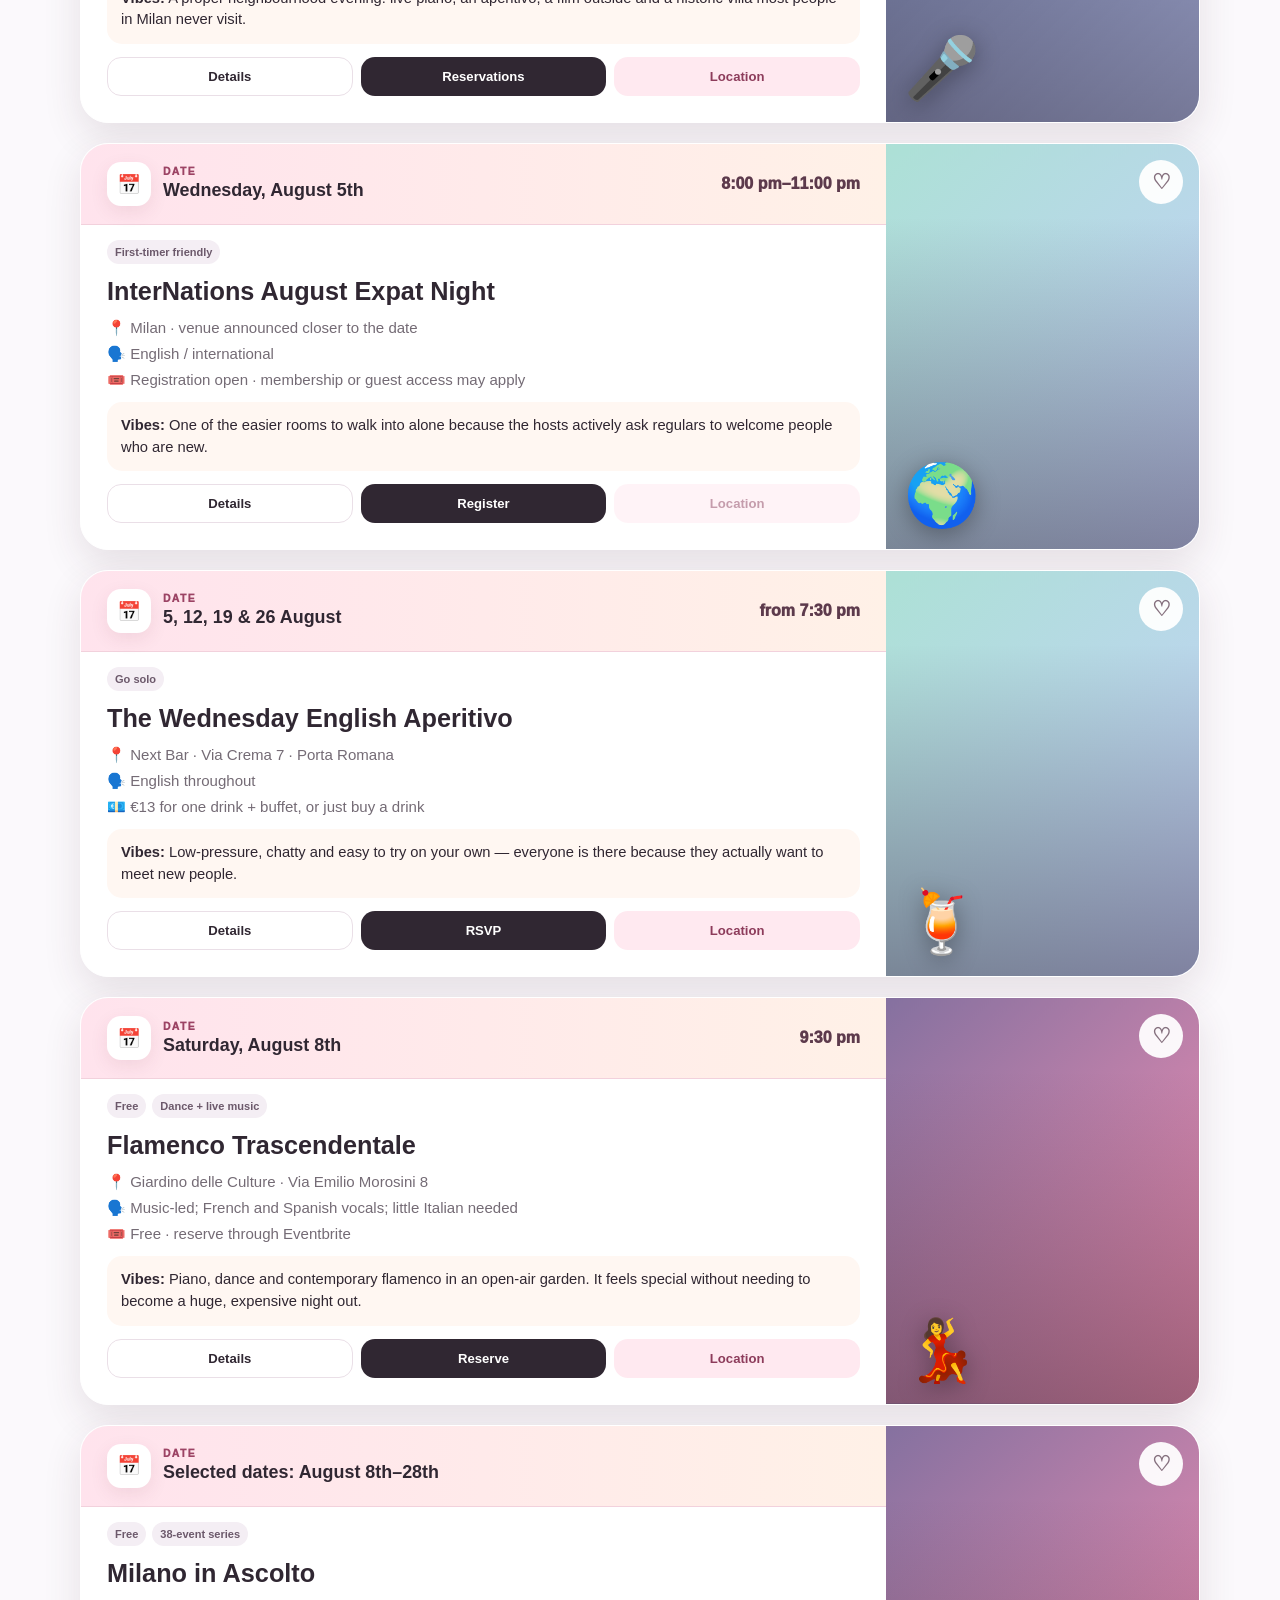
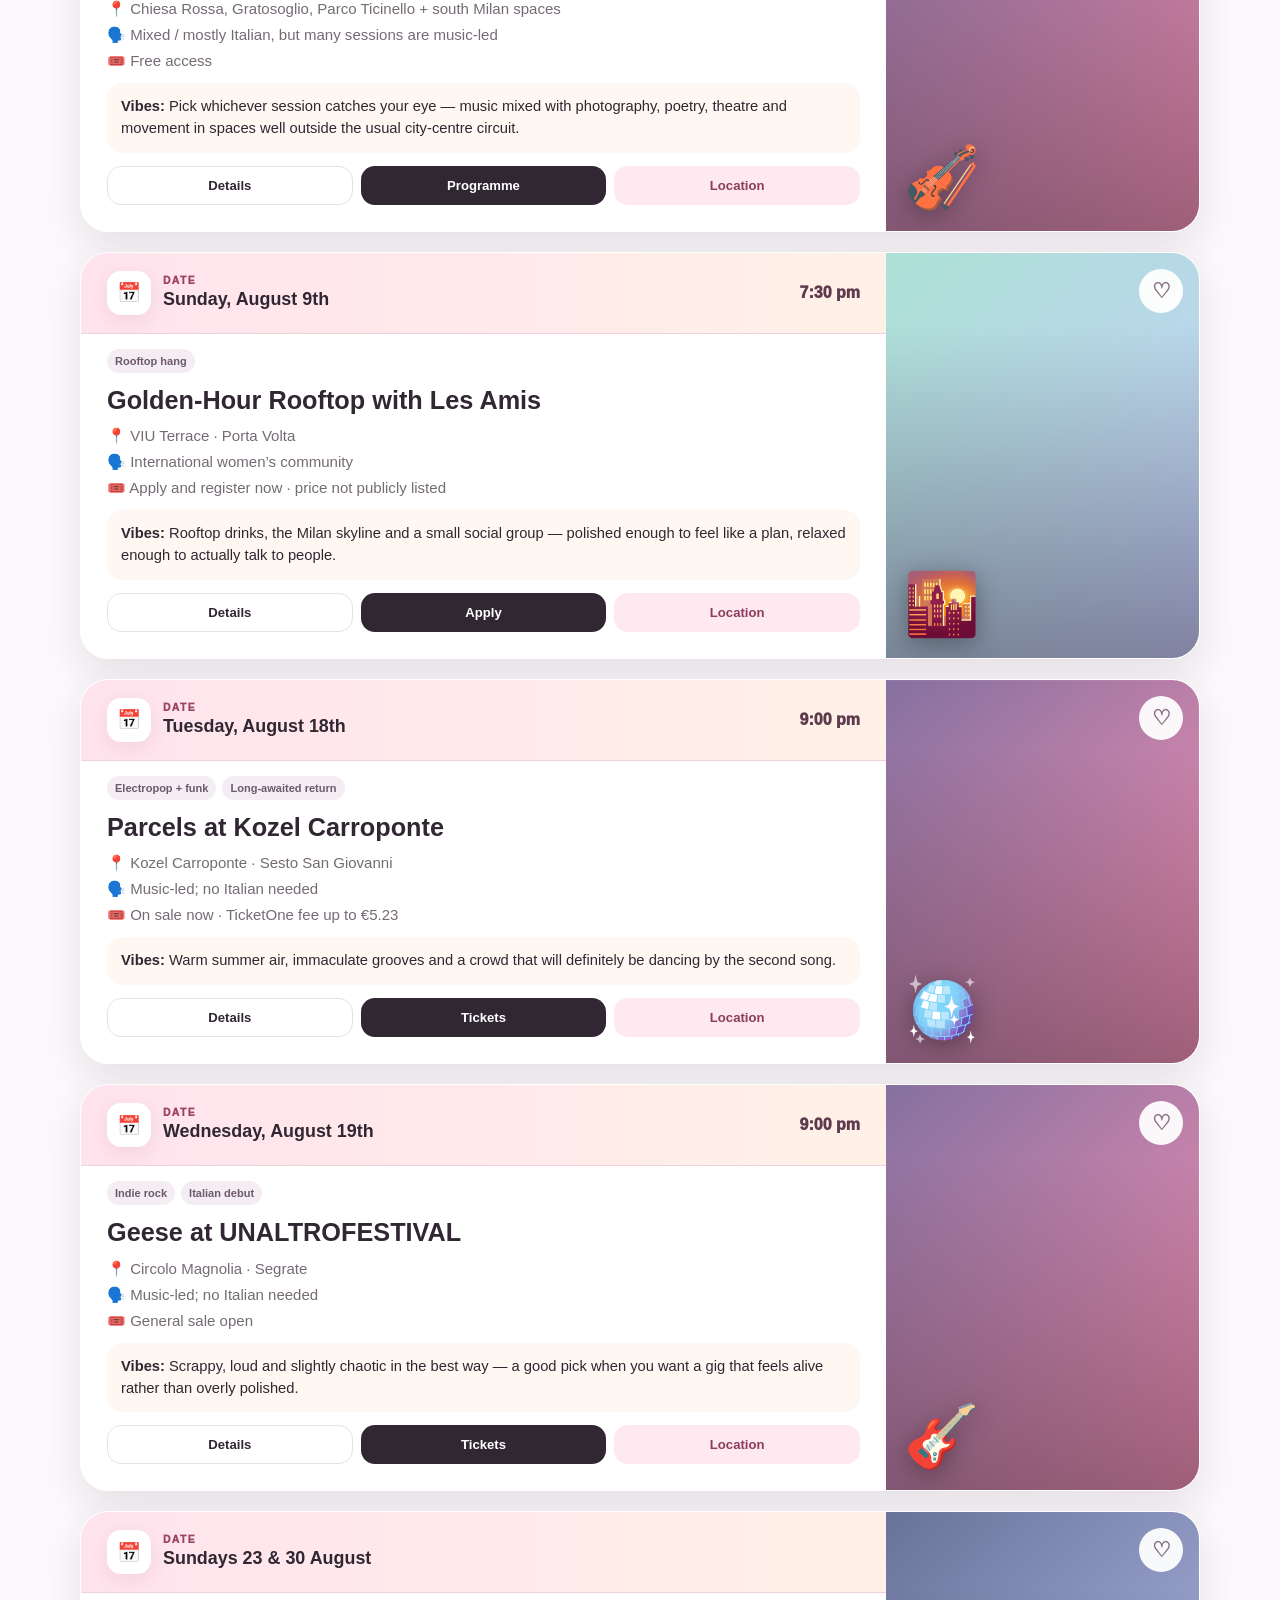
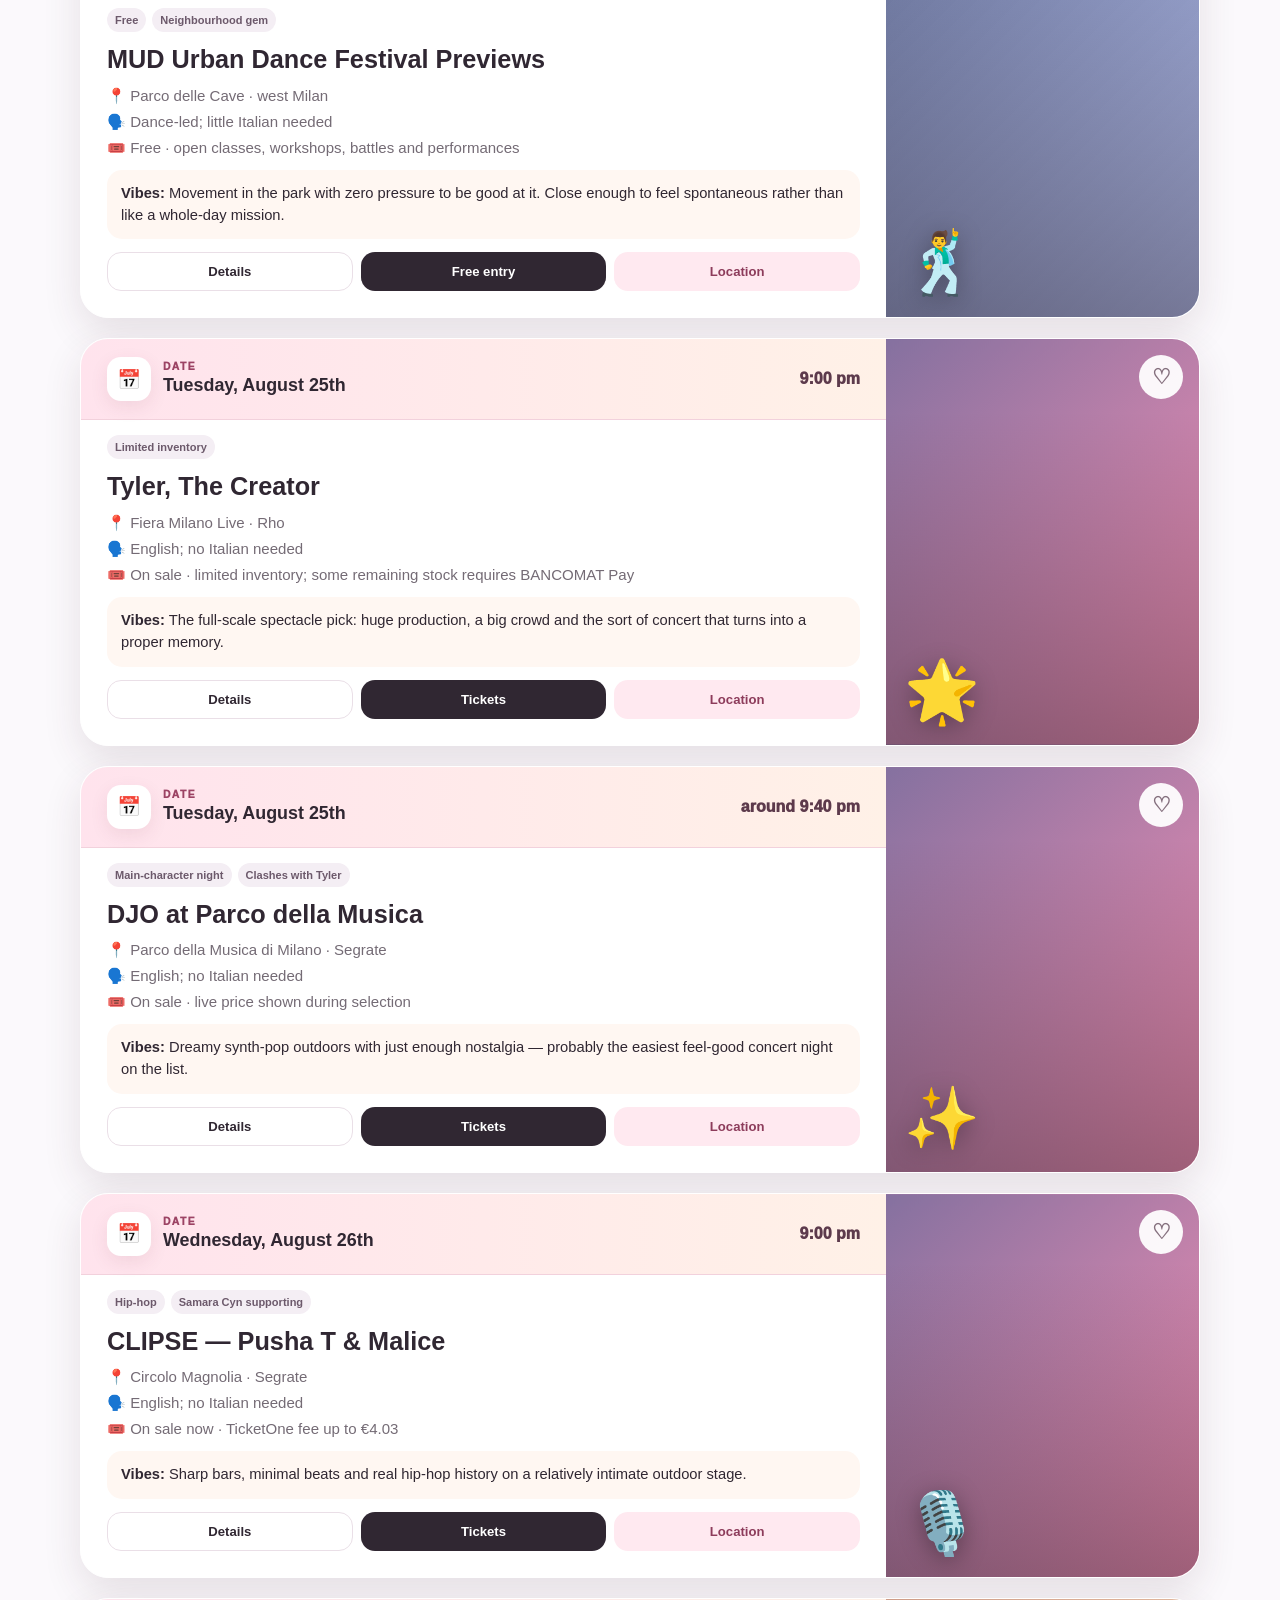
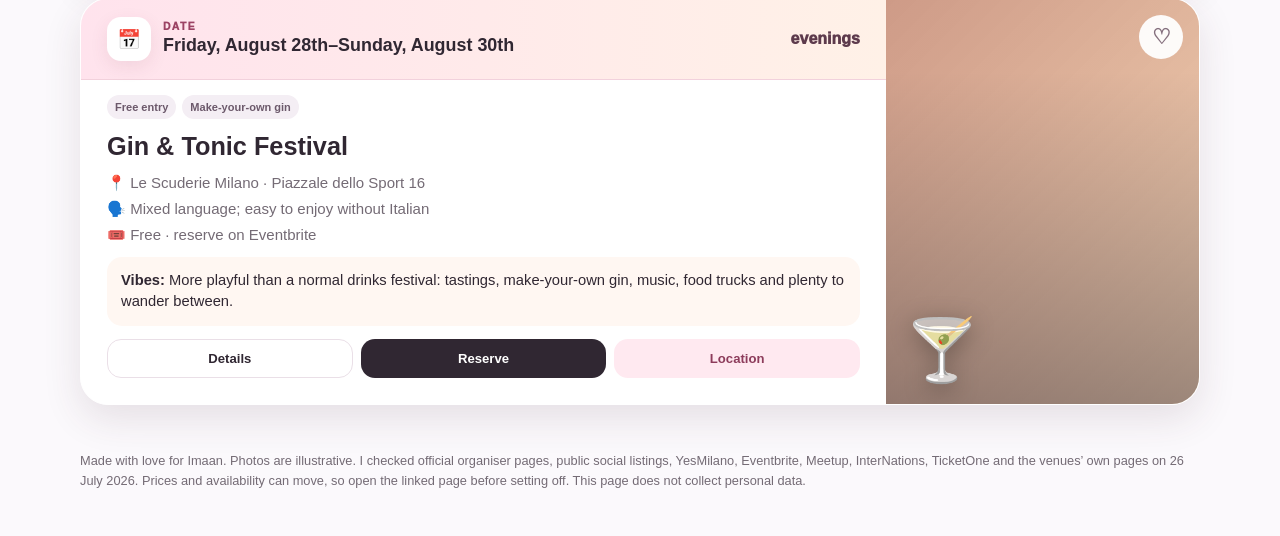
==== commit d0e028fd: "Rename August events section" ====
--- a/imaan/index.html
+++ b/imaan/index.html
@@ -1 +1 @@
-<!doctype html> <html lang="en"> <head> <meta charset="utf-8"> <meta name="viewport" content="width=device-width,initial-scale=1"> <meta name="theme-color" content="#ef7198"> <meta property="og:title" content="Imaan's August in Milan"> <meta property="og:description" content="Fifteen hand-picked August events in Milan, with details, booking links and directions."> <title>Imaan's August in Milan</title> <link rel="stylesheet" href="style.css?v=20260726-5"> <link rel="stylesheet" href="layout-image-right.css?v=20260726-6"> <link rel="stylesheet" href="three-actions.css?v=20260726-11"> </head> <body data-source="upcoming"> <main class="wrap"> <section class="hero"> <div class="heroBox"> <div class="kicker">Made for Imaan · August 2026</div> <h1>A little August in Milan, just for you ✨</h1> <p>A hand-picked mix of music, creative workshops and easy social plans I thought you might love.</p> <div class="actions"> <button class="glass" id="saved" type="button">♡ Show my favourites</button> <a class="btn glass" href="experiences.html">✨ Things to do anytime</a> </div> </div> </section> <nav class="filters" aria-label="Filter August events"> <button class="filter active" data-f="all" type="button">Everything</button> <button class="filter" data-f="music" type="button">🎶 Music</button> <button class="filter" data-f="workshop" type="button">🎨 Get crafty</button> <button class="filter" data-f="social" type="button">👯 Meet people</button> <button class="filter" data-f="culture" type="button">🌙 Cute culture</button> <button class="filter" data-f="food" type="button">🍸 Food &amp; drink</button> </nav> <section class="collection"> <div class="sectionHead"> <div> <h2>August plans worth knowing about</h2> <p>The ones worth booking, applying for or putting in your diary. Location opens transit directions from your place.</p> </div> <p data-count>15 ideas</p> </div> <div class="grid" id="grid"></div> </section> <div class="empty" id="empty">No saved events yet — tap a heart on anything that feels like you 💗</div> <footer class="footer">Made with love for Imaan. Photos are illustrative. I checked official organiser pages, public social listings, YesMilano, Eventbrite, Meetup, InterNations, TicketOne and the venues’ own pages on 26 July 2026. Prices and availability can move, so open the linked page before setting off. This page does not collect personal data.</footer> </main> <div class="toast" id="toast" role="status" aria-live="polite"></div> <script src="upcoming.js?v=20260726-5"></script> <script src="event-actions.js?v=20260726-11"></script> <script src="app-v13.js?v=20260726-14"></script> </body> </html>+<!doctype html> <html lang="en"> <head> <meta charset="utf-8"> <meta name="viewport" content="width=device-width,initial-scale=1"> <meta name="theme-color" content="#ef7198"> <meta property="og:title" content="Imaan's August in Milan"> <meta property="og:description" content="Fifteen hand-picked August events in Milan, with details, booking links and directions."> <title>Imaan's August in Milan</title> <link rel="stylesheet" href="style.css?v=20260726-5"> <link rel="stylesheet" href="layout-image-right.css?v=20260726-6"> <link rel="stylesheet" href="three-actions.css?v=20260726-11"> </head> <body data-source="upcoming"> <main class="wrap"> <section class="hero"> <div class="heroBox"> <div class="kicker">Made for Imaan · August 2026</div> <h1>A little August in Milan, just for you ✨</h1> <p>A hand-picked mix of music, creative workshops and easy social plans I thought you might love.</p> <div class="actions"> <button class="glass" id="saved" type="button">♡ Show my favourites</button> <a class="btn glass" href="experiences.html">✨ Things to do anytime</a> </div> </div> </section> <nav class="filters" aria-label="Filter August events"> <button class="filter active" data-f="all" type="button">Everything</button> <button class="filter" data-f="music" type="button">🎶 Music</button> <button class="filter" data-f="workshop" type="button">🎨 Get crafty</button> <button class="filter" data-f="social" type="button">👯 Meet people</button> <button class="filter" data-f="culture" type="button">🌙 Cute culture</button> <button class="filter" data-f="food" type="button">🍸 Food &amp; drink</button> </nav> <section class="collection"> <div class="sectionHead"> <div> <h2>Eventi ad Agosto</h2> </div> <p data-count>15 ideas</p> </div> <div class="grid" id="grid"></div> </section> <div class="empty" id="empty">No saved events yet — tap a heart on anything that feels like you 💗</div> <footer class="footer">Made with love for Imaan. Photos are illustrative. I checked official organiser pages, public social listings, YesMilano, Eventbrite, Meetup, InterNations, TicketOne and the venues’ own pages on 26 July 2026. Prices and availability can move, so open the linked page before setting off. This page does not collect personal data.</footer> </main> <div class="toast" id="toast" role="status" aria-live="polite"></div> <script src="upcoming.js?v=20260726-5"></script> <script src="event-actions.js?v=20260726-11"></script> <script src="app-v13.js?v=20260726-14"></script> </body> </html>
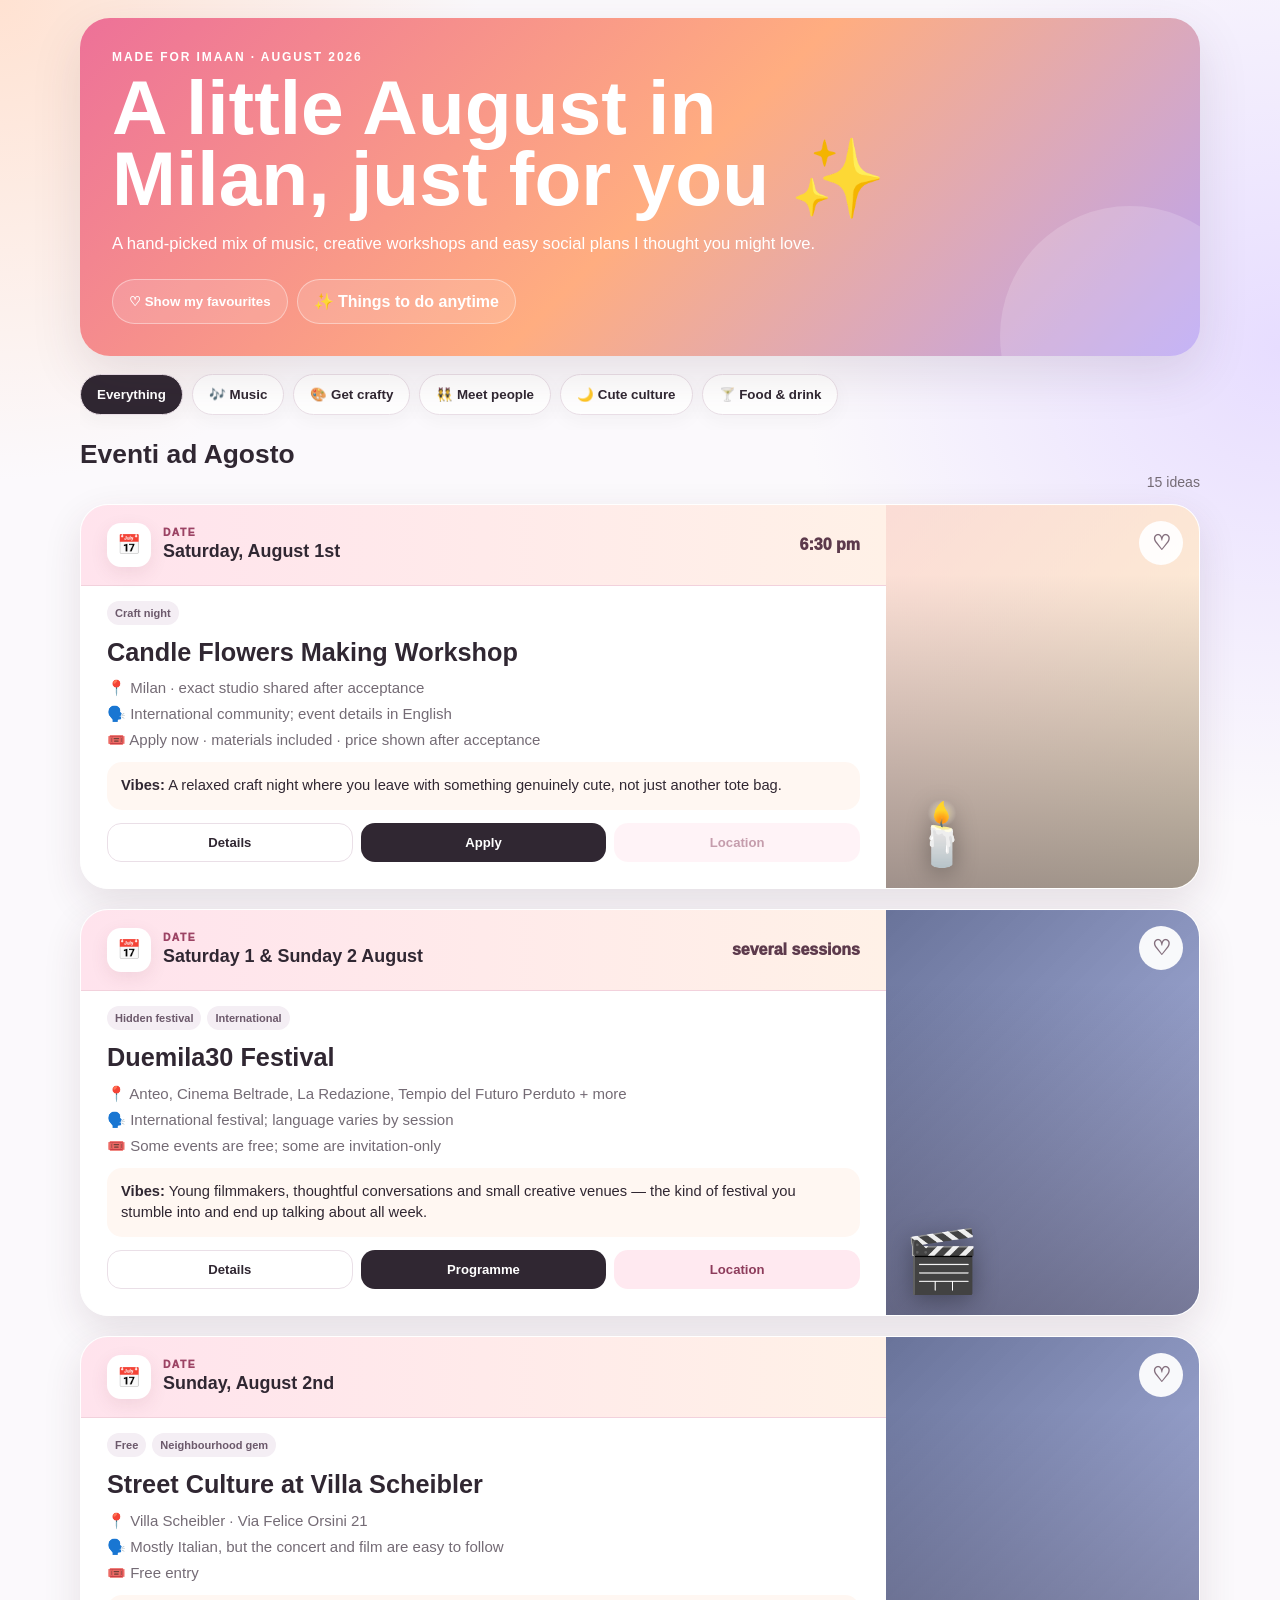
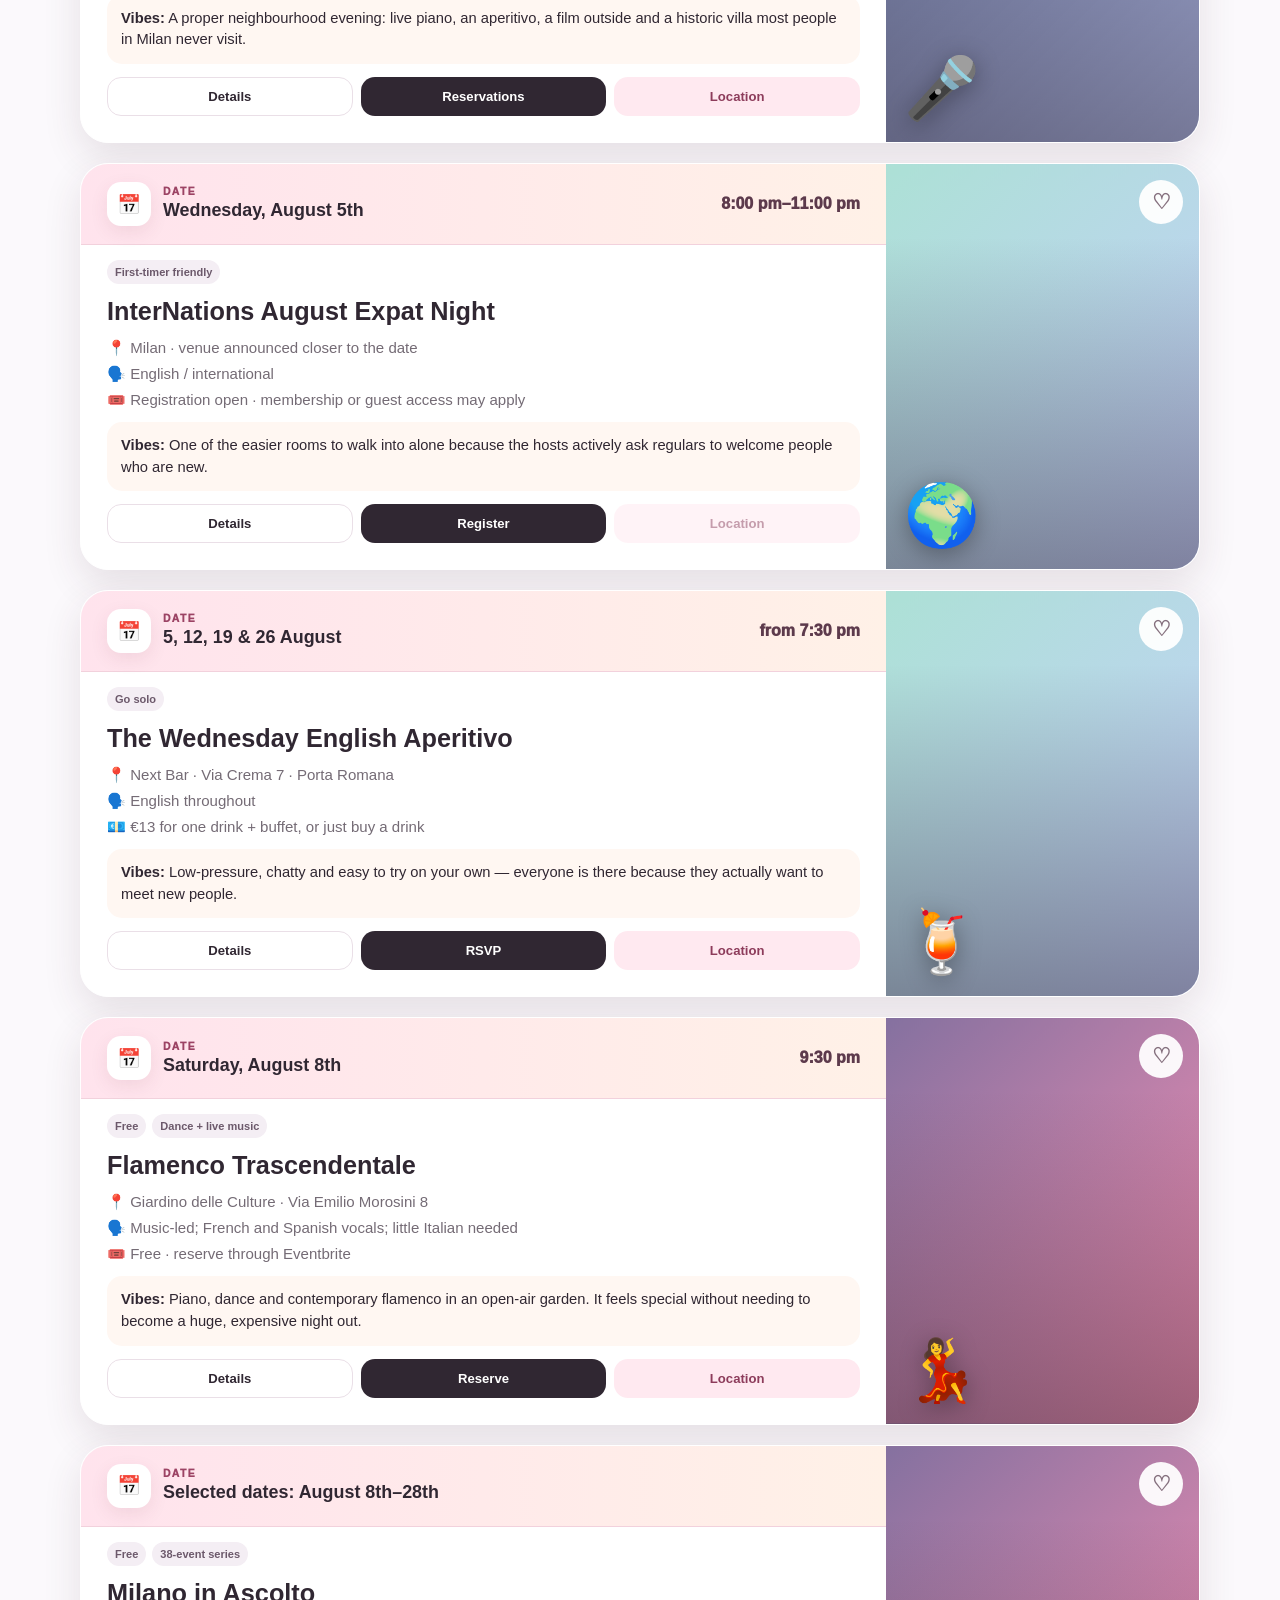
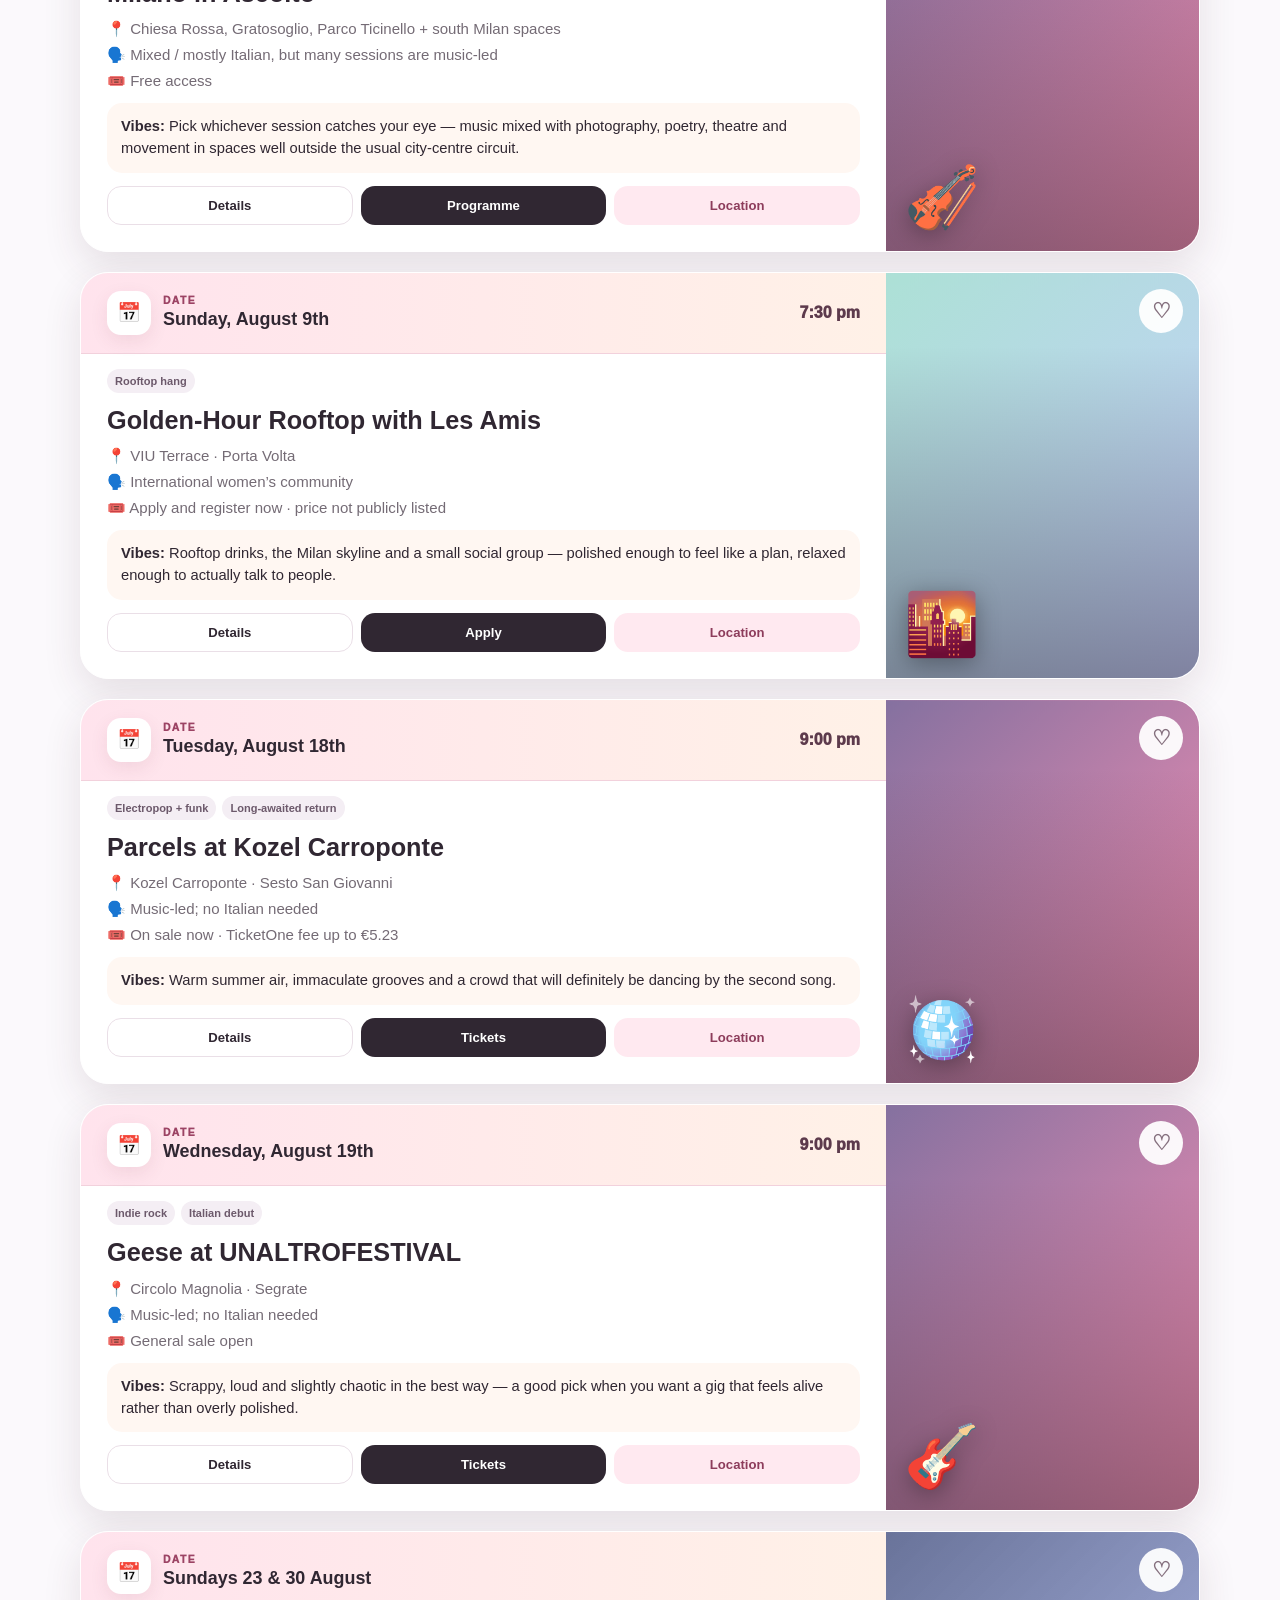
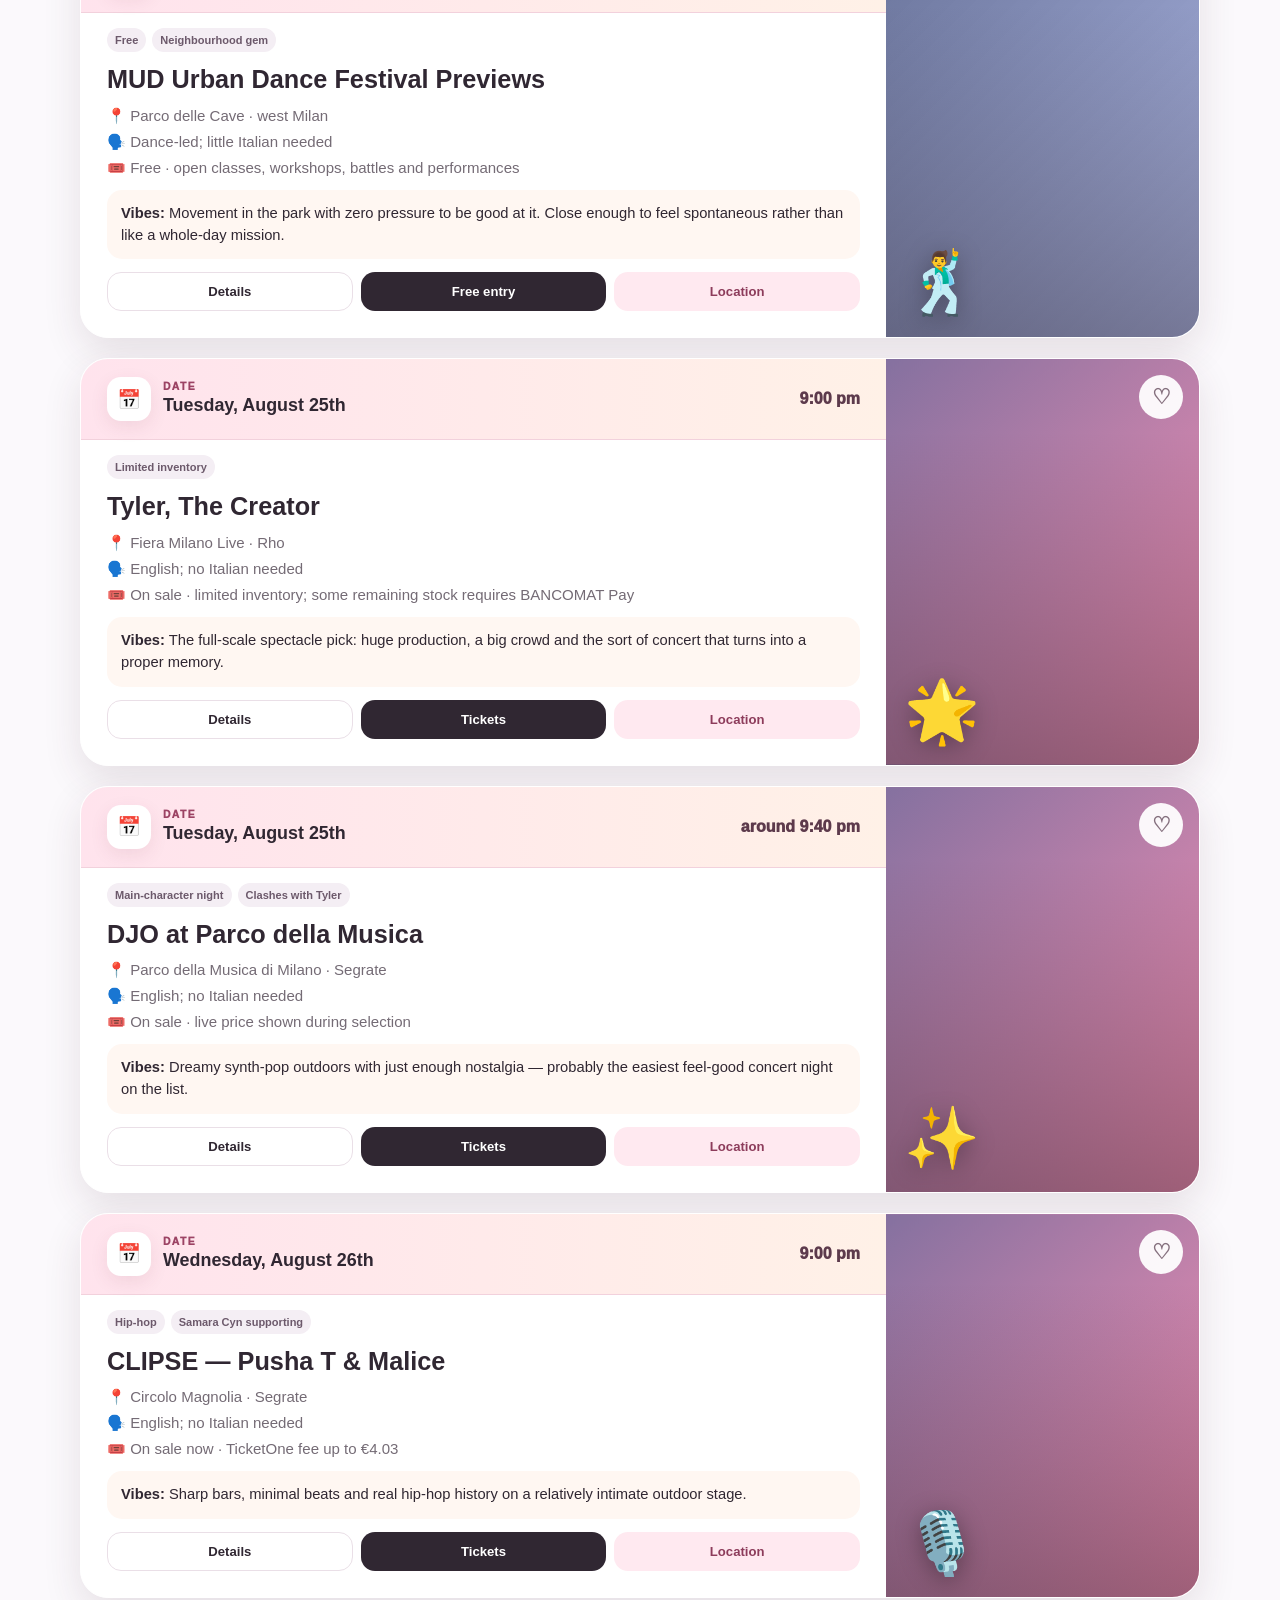
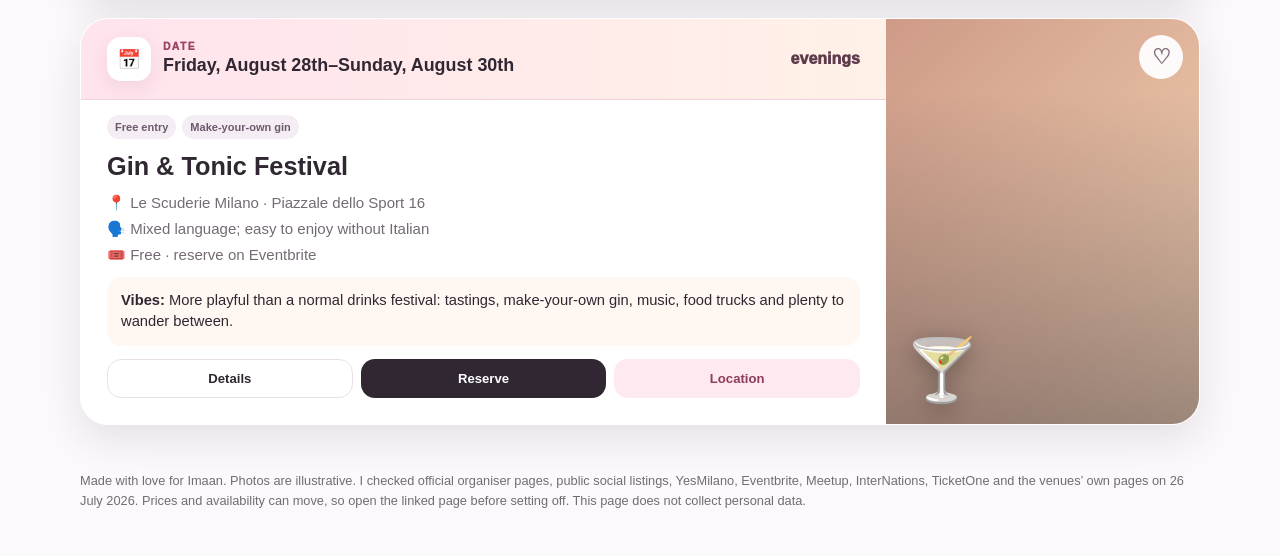
==== commit 66ae0802: "Keep subtitle spacing while removing only the sentence" ====
--- a/imaan/index.html
+++ b/imaan/index.html
@@ -1 +1 @@
-<!doctype html> <html lang="en"> <head> <meta charset="utf-8"> <meta name="viewport" content="width=device-width,initial-scale=1"> <meta name="theme-color" content="#ef7198"> <meta property="og:title" content="Imaan's August in Milan"> <meta property="og:description" content="Fifteen hand-picked August events in Milan, with details, booking links and directions."> <title>Imaan's August in Milan</title> <link rel="stylesheet" href="style.css?v=20260726-5"> <link rel="stylesheet" href="layout-image-right.css?v=20260726-6"> <link rel="stylesheet" href="three-actions.css?v=20260726-11"> </head> <body data-source="upcoming"> <main class="wrap"> <section class="hero"> <div class="heroBox"> <div class="kicker">Made for Imaan · August 2026</div> <h1>A little August in Milan, just for you ✨</h1> <p>A hand-picked mix of music, creative workshops and easy social plans I thought you might love.</p> <div class="actions"> <button class="glass" id="saved" type="button">♡ Show my favourites</button> <a class="btn glass" href="experiences.html">✨ Things to do anytime</a> </div> </div> </section> <nav class="filters" aria-label="Filter August events"> <button class="filter active" data-f="all" type="button">Everything</button> <button class="filter" data-f="music" type="button">🎶 Music</button> <button class="filter" data-f="workshop" type="button">🎨 Get crafty</button> <button class="filter" data-f="social" type="button">👯 Meet people</button> <button class="filter" data-f="culture" type="button">🌙 Cute culture</button> <button class="filter" data-f="food" type="button">🍸 Food &amp; drink</button> </nav> <section class="collection"> <div class="sectionHead"> <div> <h2>Eventi ad Agosto</h2> </div> <p data-count>15 ideas</p> </div> <div class="grid" id="grid"></div> </section> <div class="empty" id="empty">No saved events yet — tap a heart on anything that feels like you 💗</div> <footer class="footer">Made with love for Imaan. Photos are illustrative. I checked official organiser pages, public social listings, YesMilano, Eventbrite, Meetup, InterNations, TicketOne and the venues’ own pages on 26 July 2026. Prices and availability can move, so open the linked page before setting off. This page does not collect personal data.</footer> </main> <div class="toast" id="toast" role="status" aria-live="polite"></div> <script src="upcoming.js?v=20260726-5"></script> <script src="event-actions.js?v=20260726-11"></script> <script src="app-v13.js?v=20260726-14"></script> </body> </html>+<!doctype html> <html lang="en"> <head> <meta charset="utf-8"> <meta name="viewport" content="width=device-width,initial-scale=1"> <meta name="theme-color" content="#ef7198"> <meta property="og:title" content="Imaan's August in Milan"> <meta property="og:description" content="Fifteen hand-picked August events in Milan, with details, booking links and directions."> <title>Imaan's August in Milan</title> <link rel="stylesheet" href="style.css?v=20260726-5"> <link rel="stylesheet" href="layout-image-right.css?v=20260726-6"> <link rel="stylesheet" href="three-actions.css?v=20260726-11"> </head> <body data-source="upcoming"> <main class="wrap"> <section class="hero"> <div class="heroBox"> <div class="kicker">Made for Imaan · August 2026</div> <h1>A little August in Milan, just for you ✨</h1> <p>A hand-picked mix of music, creative workshops and easy social plans I thought you might love.</p> <div class="actions"> <button class="glass" id="saved" type="button">♡ Show my favourites</button> <a class="btn glass" href="experiences.html">✨ Things to do anytime</a> </div> </div> </section> <nav class="filters" aria-label="Filter August events"> <button class="filter active" data-f="all" type="button">Everything</button> <button class="filter" data-f="music" type="button">🎶 Music</button> <button class="filter" data-f="workshop" type="button">🎨 Get crafty</button> <button class="filter" data-f="social" type="button">👯 Meet people</button> <button class="filter" data-f="culture" type="button">🌙 Cute culture</button> <button class="filter" data-f="food" type="button">🍸 Food &amp; drink</button> </nav> <section class="collection"> <div class="sectionHead"> <div> <h2>Eventi ad Agosto</h2> <p aria-hidden="true">&nbsp;</p> </div> <p data-count>15 ideas</p> </div> <div class="grid" id="grid"></div> </section> <div class="empty" id="empty">No saved events yet — tap a heart on anything that feels like you 💗</div> <footer class="footer">Made with love for Imaan. Photos are illustrative. I checked official organiser pages, public social listings, YesMilano, Eventbrite, Meetup, InterNations, TicketOne and the venues’ own pages on 26 July 2026. Prices and availability can move, so open the linked page before setting off. This page does not collect personal data.</footer> </main> <div class="toast" id="toast" role="status" aria-live="polite"></div> <script src="upcoming.js?v=20260726-5"></script> <script src="event-actions.js?v=20260726-11"></script> <script src="app-v13.js?v=20260726-14"></script> </body> </html>
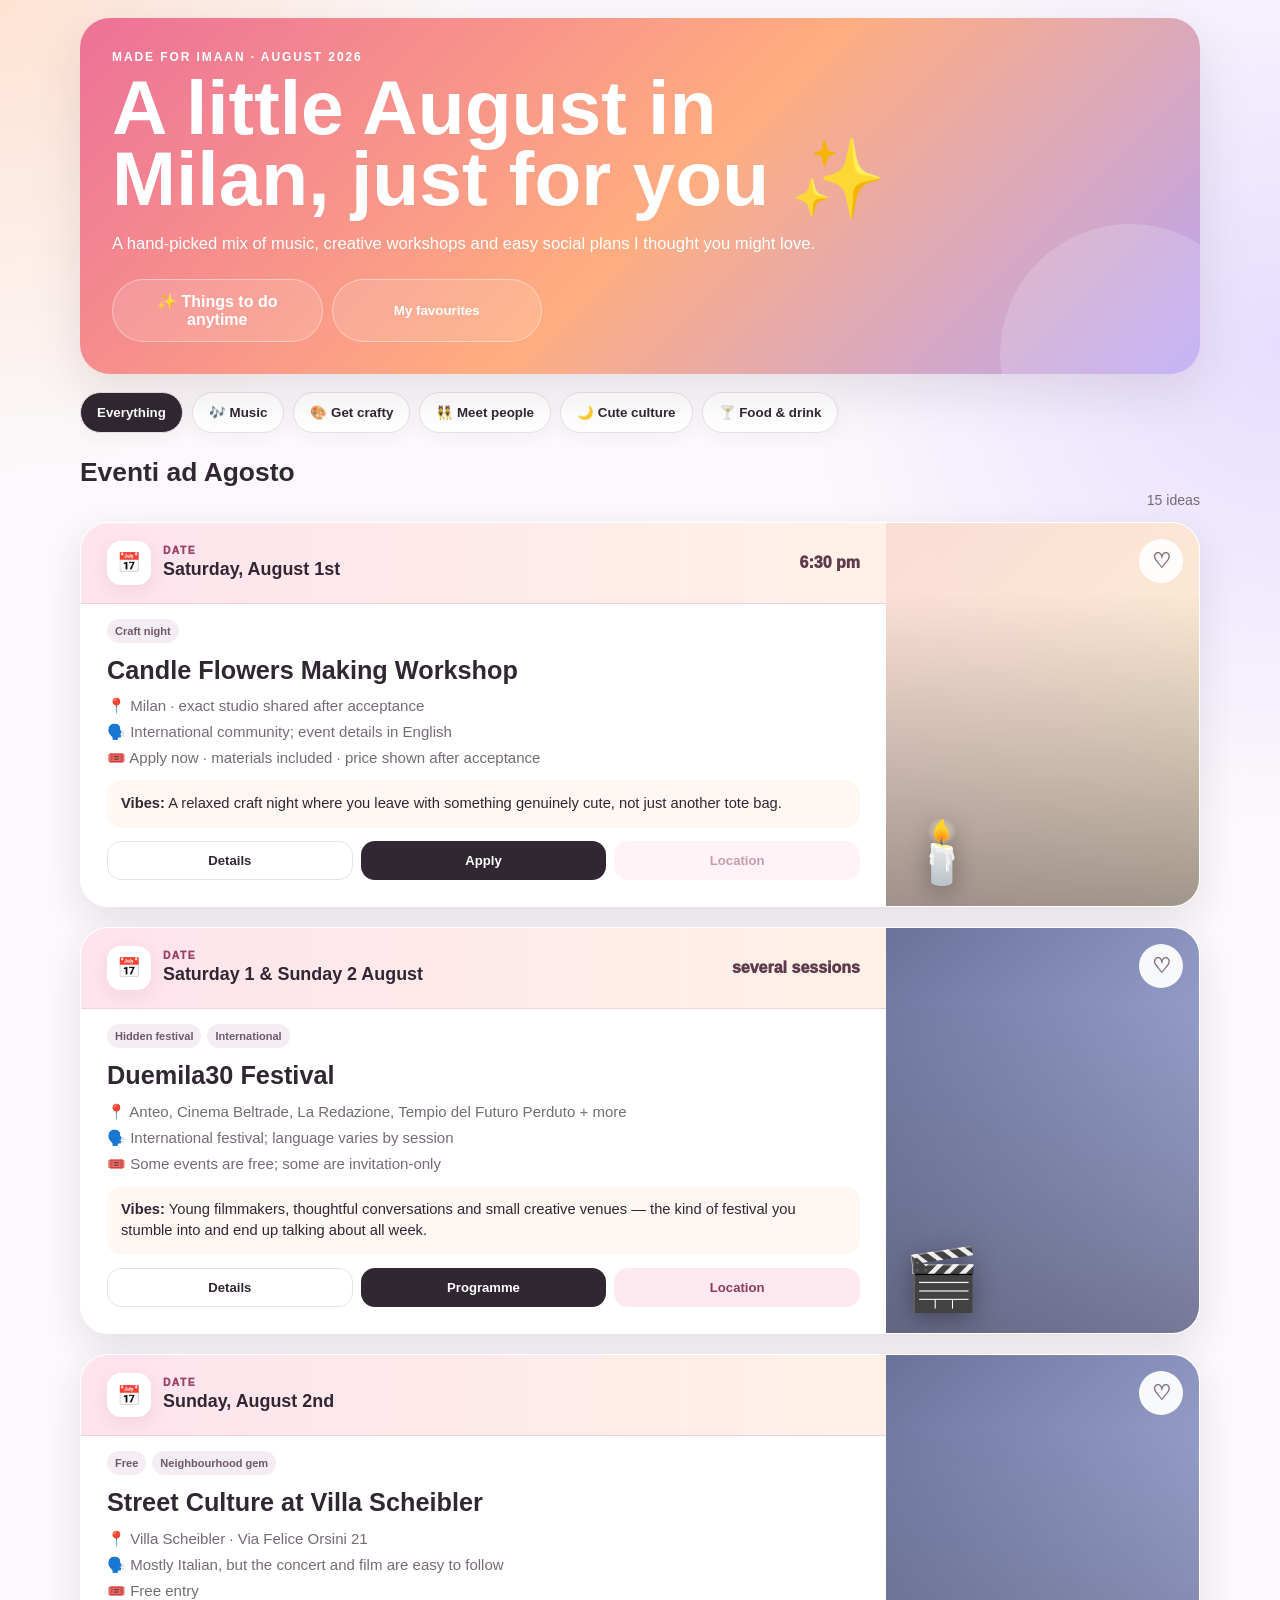
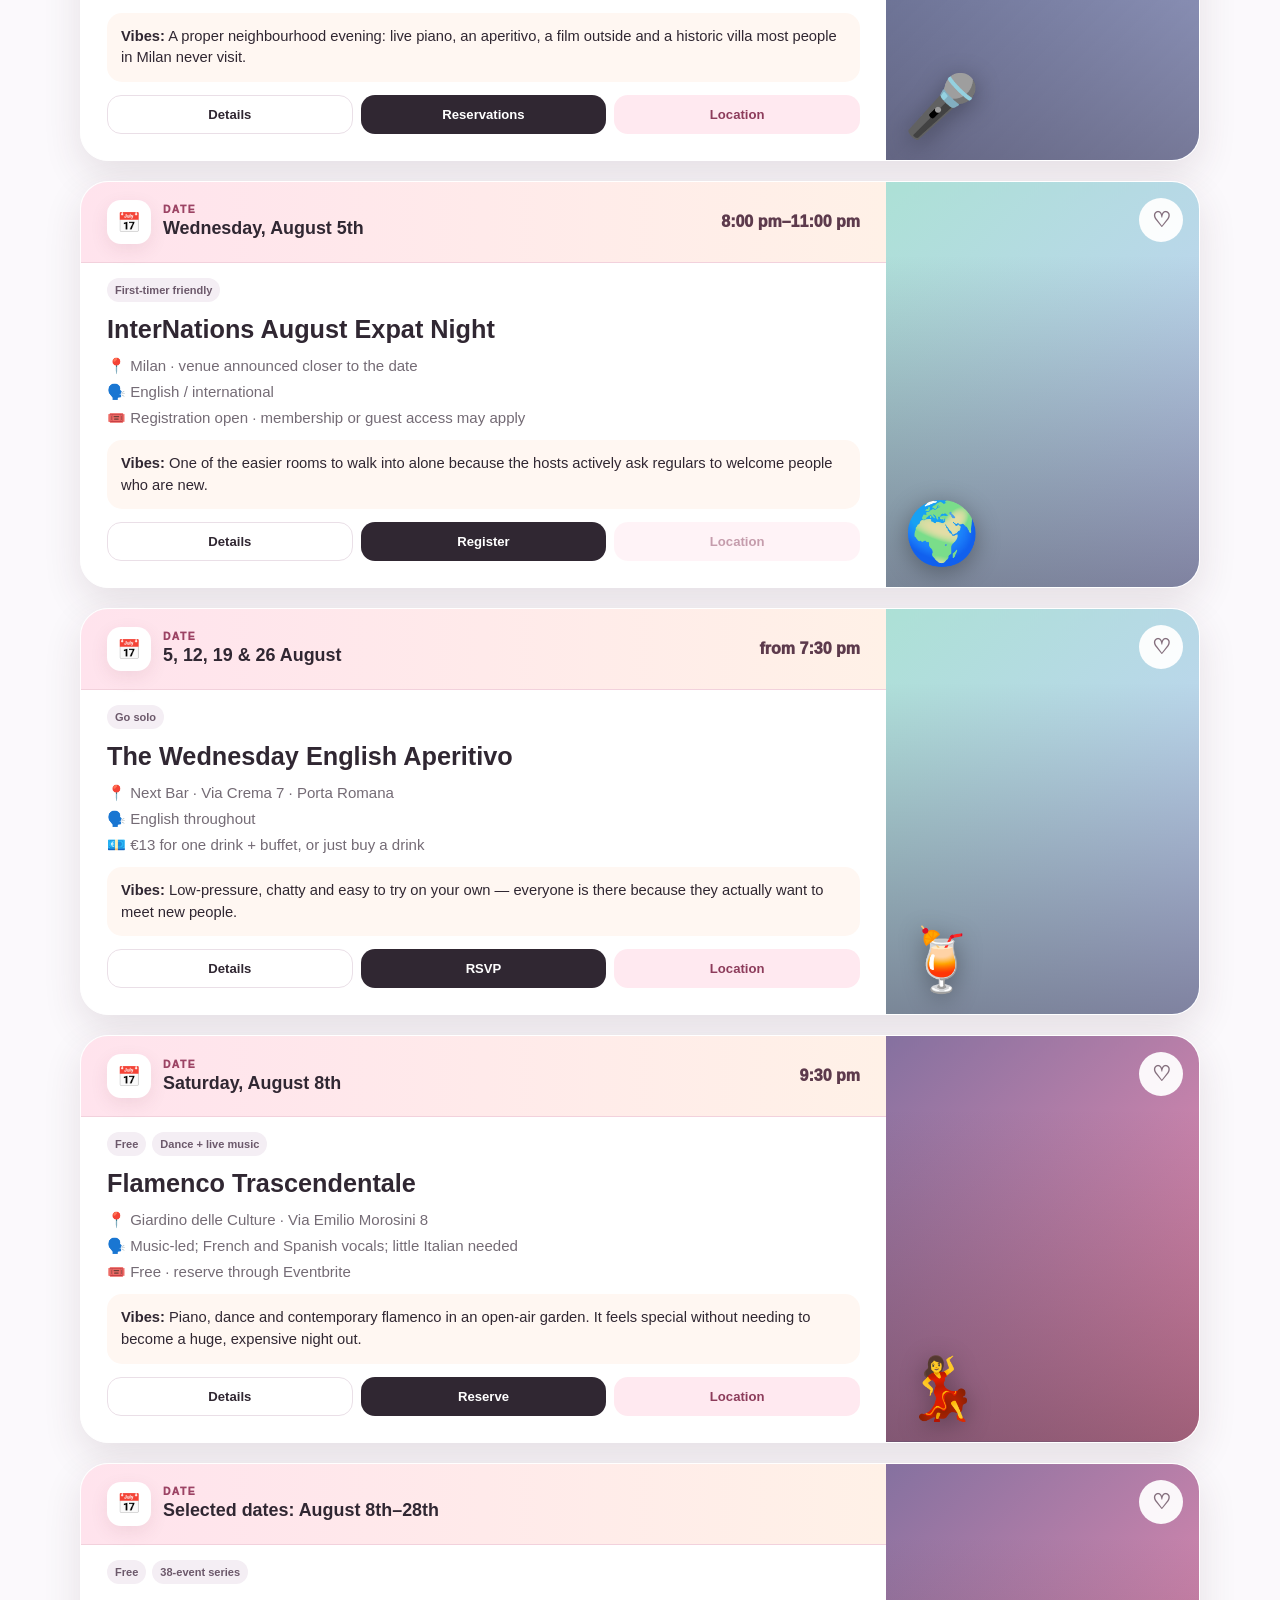
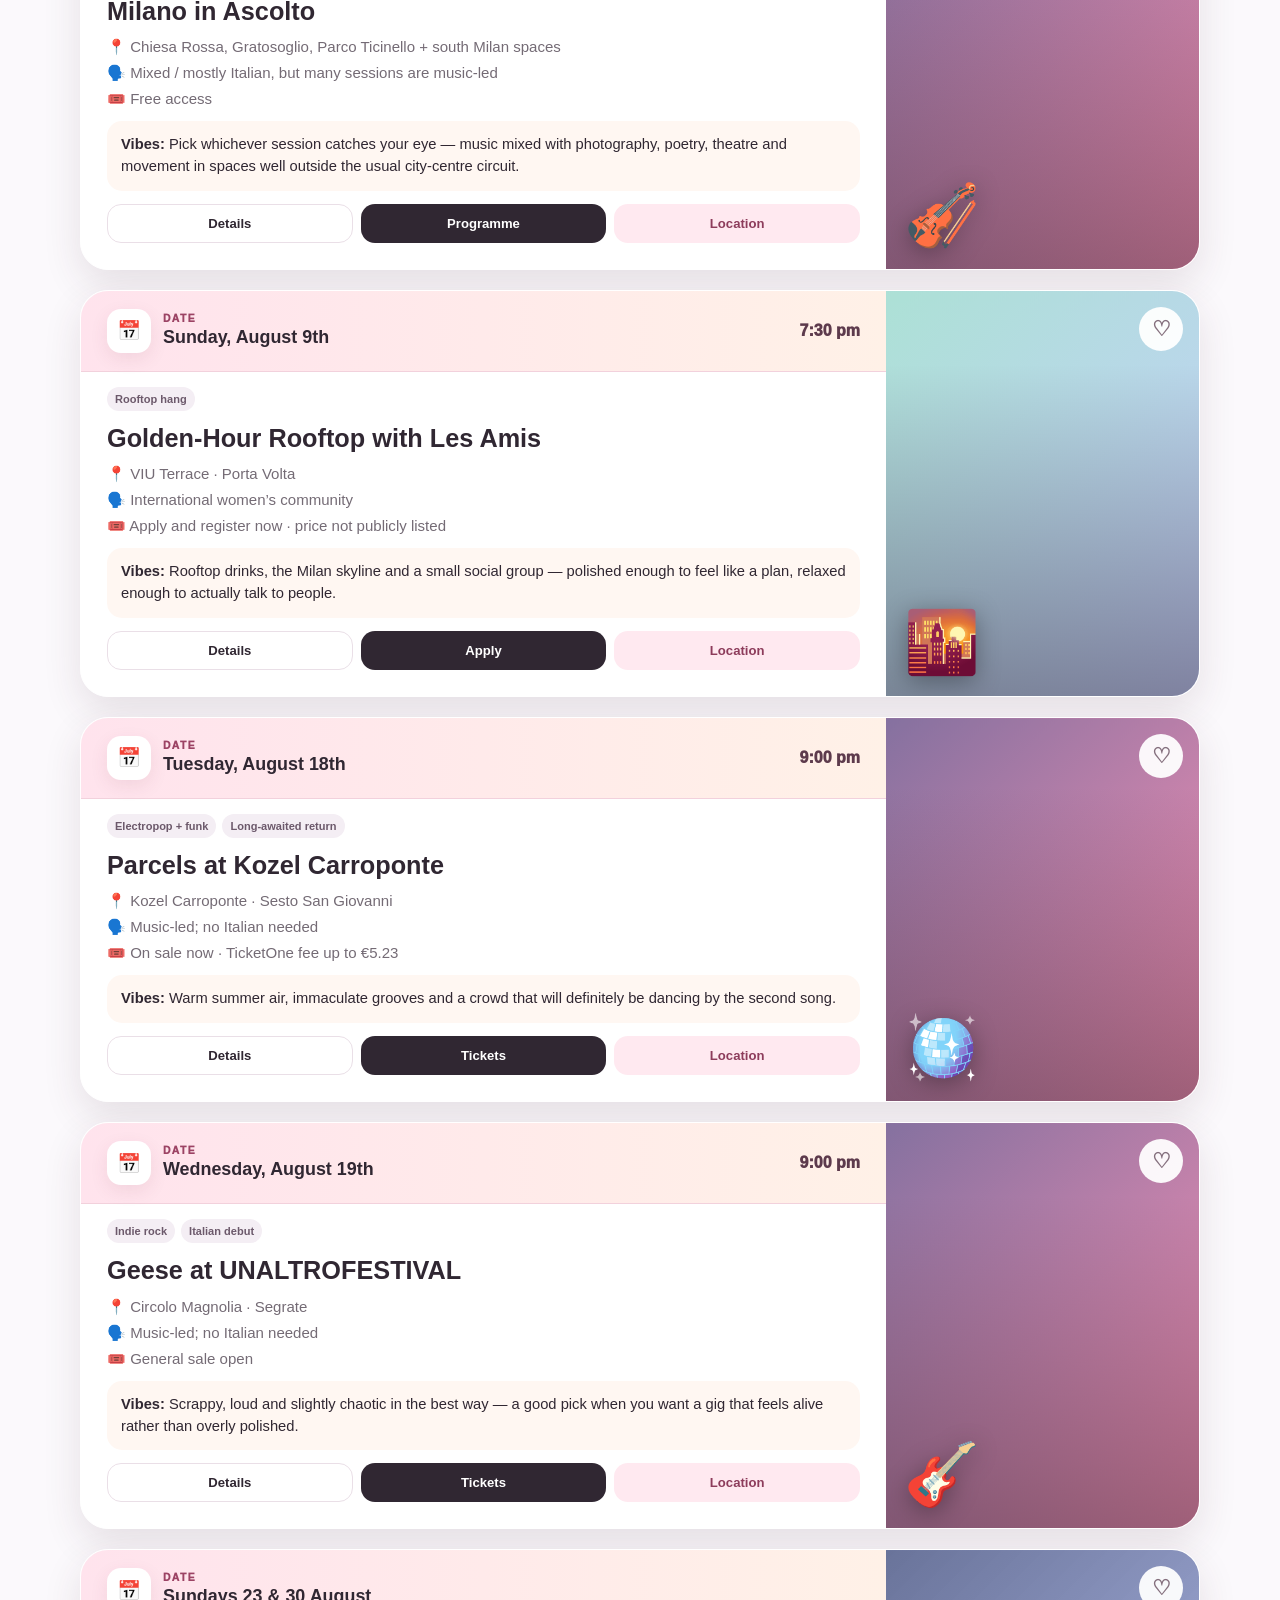
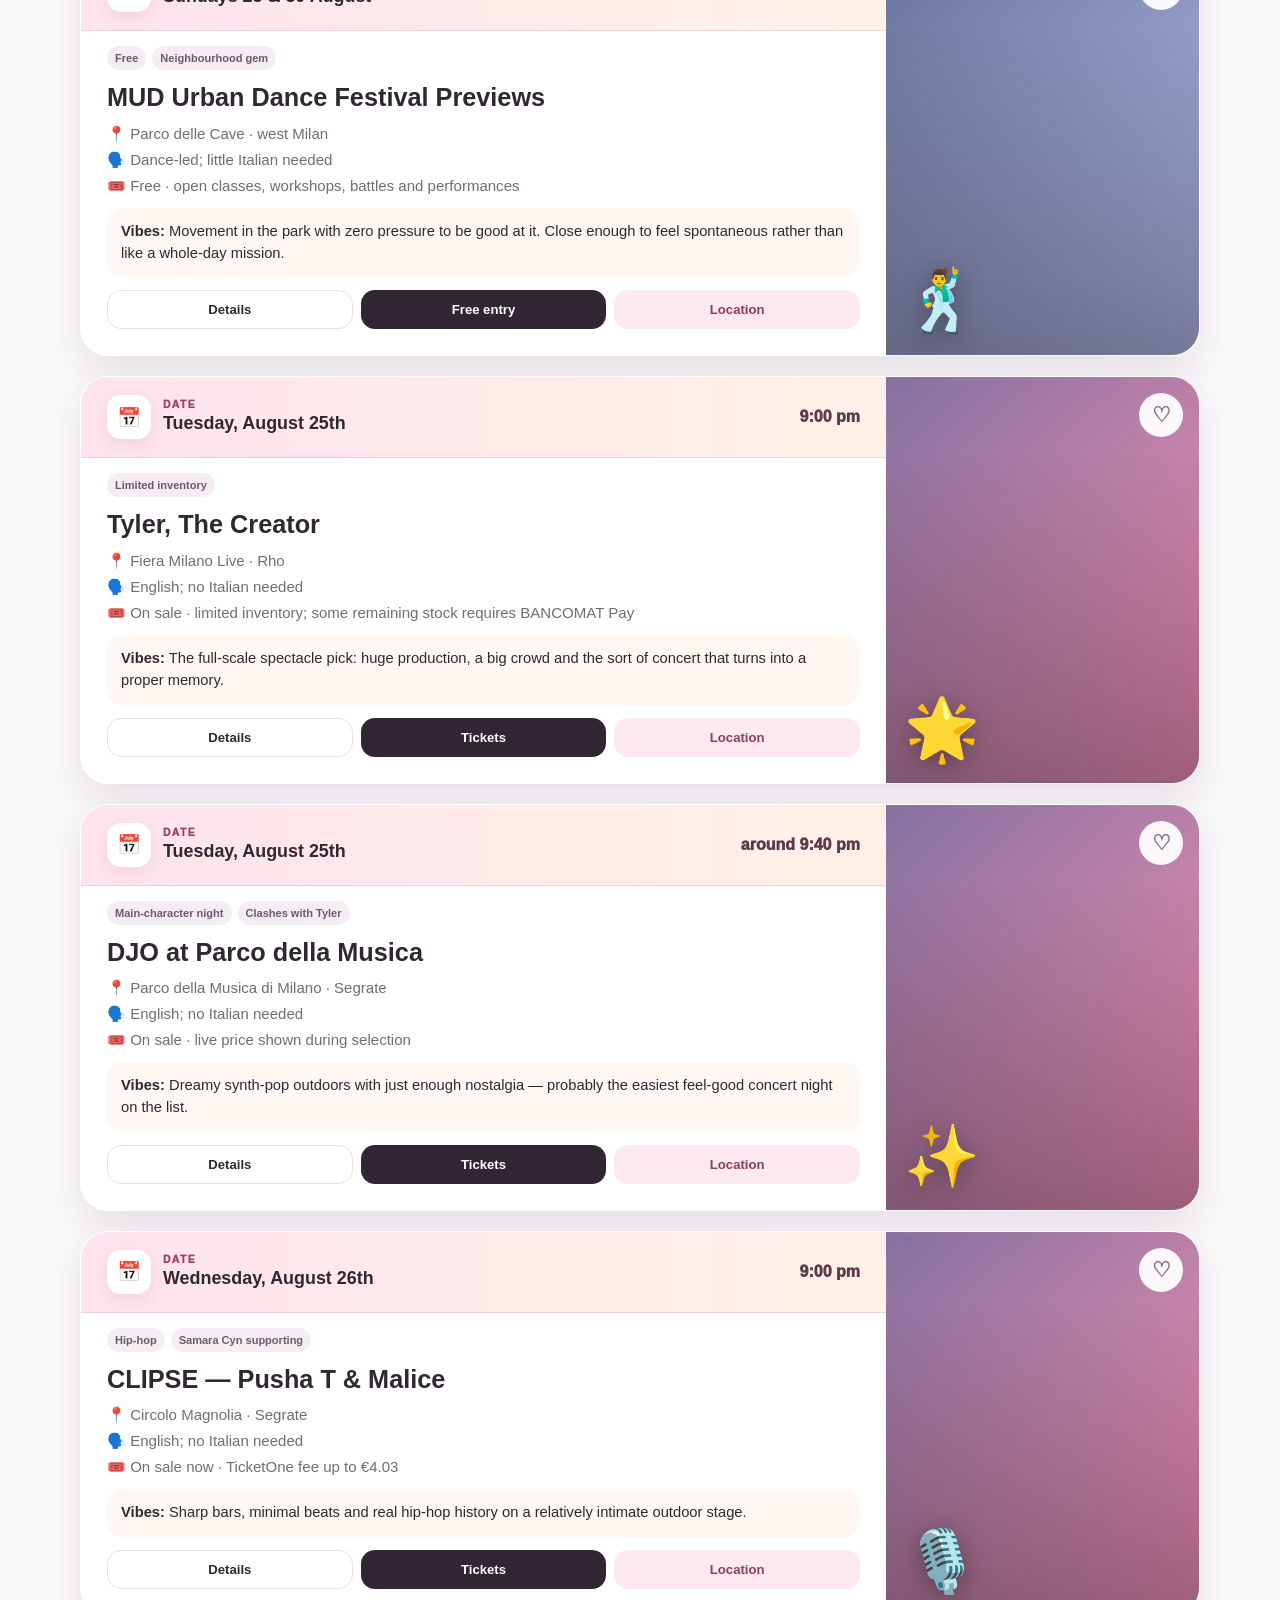
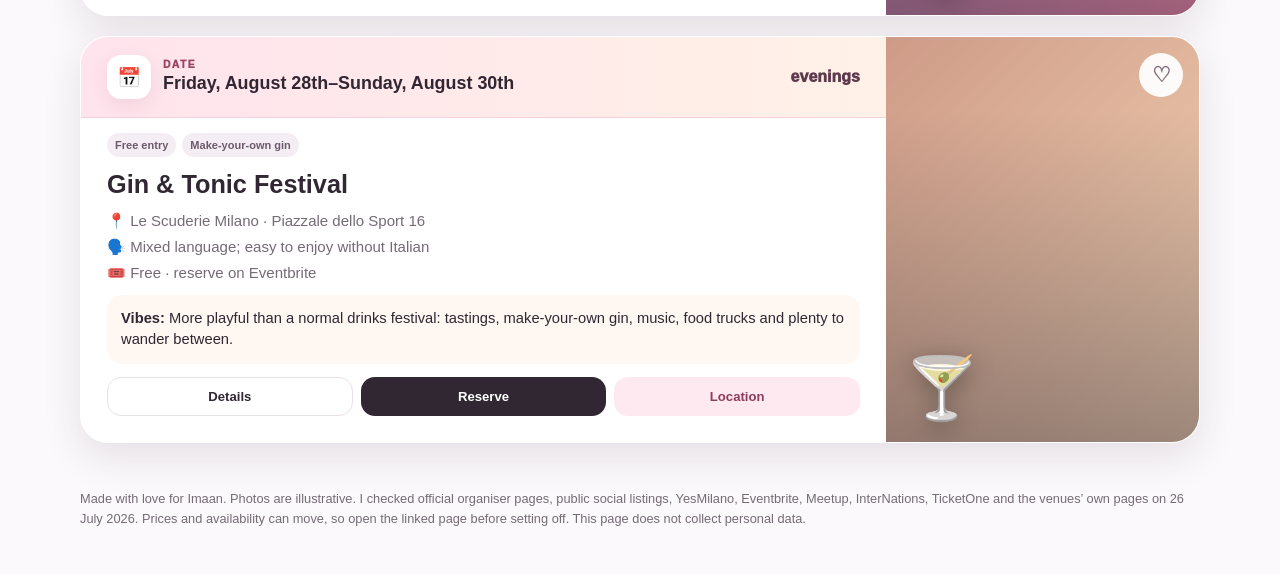
==== commit 5569bfe4: "Reorder and resize hero actions" ====
--- a/imaan/index.html
+++ b/imaan/index.html
@@ -1 +1 @@
-<!doctype html> <html lang="en"> <head> <meta charset="utf-8"> <meta name="viewport" content="width=device-width,initial-scale=1"> <meta name="theme-color" content="#ef7198"> <meta property="og:title" content="Imaan's August in Milan"> <meta property="og:description" content="Fifteen hand-picked August events in Milan, with details, booking links and directions."> <title>Imaan's August in Milan</title> <link rel="stylesheet" href="style.css?v=20260726-5"> <link rel="stylesheet" href="layout-image-right.css?v=20260726-6"> <link rel="stylesheet" href="three-actions.css?v=20260726-11"> </head> <body data-source="upcoming"> <main class="wrap"> <section class="hero"> <div class="heroBox"> <div class="kicker">Made for Imaan · August 2026</div> <h1>A little August in Milan, just for you ✨</h1> <p>A hand-picked mix of music, creative workshops and easy social plans I thought you might love.</p> <div class="actions"> <button class="glass" id="saved" type="button">♡ Show my favourites</button> <a class="btn glass" href="experiences.html">✨ Things to do anytime</a> </div> </div> </section> <nav class="filters" aria-label="Filter August events"> <button class="filter active" data-f="all" type="button">Everything</button> <button class="filter" data-f="music" type="button">🎶 Music</button> <button class="filter" data-f="workshop" type="button">🎨 Get crafty</button> <button class="filter" data-f="social" type="button">👯 Meet people</button> <button class="filter" data-f="culture" type="button">🌙 Cute culture</button> <button class="filter" data-f="food" type="button">🍸 Food &amp; drink</button> </nav> <section class="collection"> <div class="sectionHead"> <div> <h2>Eventi ad Agosto</h2> <p aria-hidden="true">&nbsp;</p> </div> <p data-count>15 ideas</p> </div> <div class="grid" id="grid"></div> </section> <div class="empty" id="empty">No saved events yet — tap a heart on anything that feels like you 💗</div> <footer class="footer">Made with love for Imaan. Photos are illustrative. I checked official organiser pages, public social listings, YesMilano, Eventbrite, Meetup, InterNations, TicketOne and the venues’ own pages on 26 July 2026. Prices and availability can move, so open the linked page before setting off. This page does not collect personal data.</footer> </main> <div class="toast" id="toast" role="status" aria-live="polite"></div> <script src="upcoming.js?v=20260726-5"></script> <script src="event-actions.js?v=20260726-11"></script> <script src="app-v13.js?v=20260726-14"></script> </body> </html>+<!doctype html> <html lang="en"> <head> <meta charset="utf-8"> <meta name="viewport" content="width=device-width,initial-scale=1"> <meta name="theme-color" content="#ef7198"> <meta property="og:title" content="Imaan's August in Milan"> <meta property="og:description" content="Fifteen hand-picked August events in Milan, with details, booking links and directions."> <title>Imaan's August in Milan</title> <link rel="stylesheet" href="style.css?v=20260726-5"> <link rel="stylesheet" href="layout-image-right.css?v=20260726-6"> <link rel="stylesheet" href="three-actions.css?v=20260726-11"> <link rel="stylesheet" href="header-actions.css?v=20260726-17"> </head> <body data-source="upcoming"> <main class="wrap"> <section class="hero"> <div class="heroBox"> <div class="kicker">Made for Imaan · August 2026</div> <h1>A little August in Milan, just for you ✨</h1> <p>A hand-picked mix of music, creative workshops and easy social plans I thought you might love.</p> <div class="actions"> <a class="btn glass" href="experiences.html">✨ Things to do anytime</a> <button class="glass" id="saved" type="button">My favourites</button> </div> </div> </section> <nav class="filters" aria-label="Filter August events"> <button class="filter active" data-f="all" type="button">Everything</button> <button class="filter" data-f="music" type="button">🎶 Music</button> <button class="filter" data-f="workshop" type="button">🎨 Get crafty</button> <button class="filter" data-f="social" type="button">👯 Meet people</button> <button class="filter" data-f="culture" type="button">🌙 Cute culture</button> <button class="filter" data-f="food" type="button">🍸 Food &amp; drink</button> </nav> <section class="collection"> <div class="sectionHead"> <div> <h2>Eventi ad Agosto</h2> <p aria-hidden="true">&nbsp;</p> </div> <p data-count>15 ideas</p> </div> <div class="grid" id="grid"></div> </section> <div class="empty" id="empty">No saved events yet — tap a heart on anything that feels like you 💗</div> <footer class="footer">Made with love for Imaan. Photos are illustrative. I checked official organiser pages, public social listings, YesMilano, Eventbrite, Meetup, InterNations, TicketOne and the venues’ own pages on 26 July 2026. Prices and availability can move, so open the linked page before setting off. This page does not collect personal data.</footer> </main> <div class="toast" id="toast" role="status" aria-live="polite"></div> <script src="upcoming.js?v=20260726-5"></script> <script src="event-actions.js?v=20260726-11"></script> <script src="app-v13.js?v=20260726-17"></script> </body> </html>
--- a/imaan/header-actions.css
+++ b/imaan/header-actions.css
@@ -0,0 +1 @@
+.hero .actions{display:grid;grid-template-columns:repeat(2,minmax(0,1fr));max-width:430px}.hero .actions>*{width:100%;min-height:44px;text-align:center}@media(max-width:520px){.hero .actions{grid-template-columns:1fr;max-width:none}}
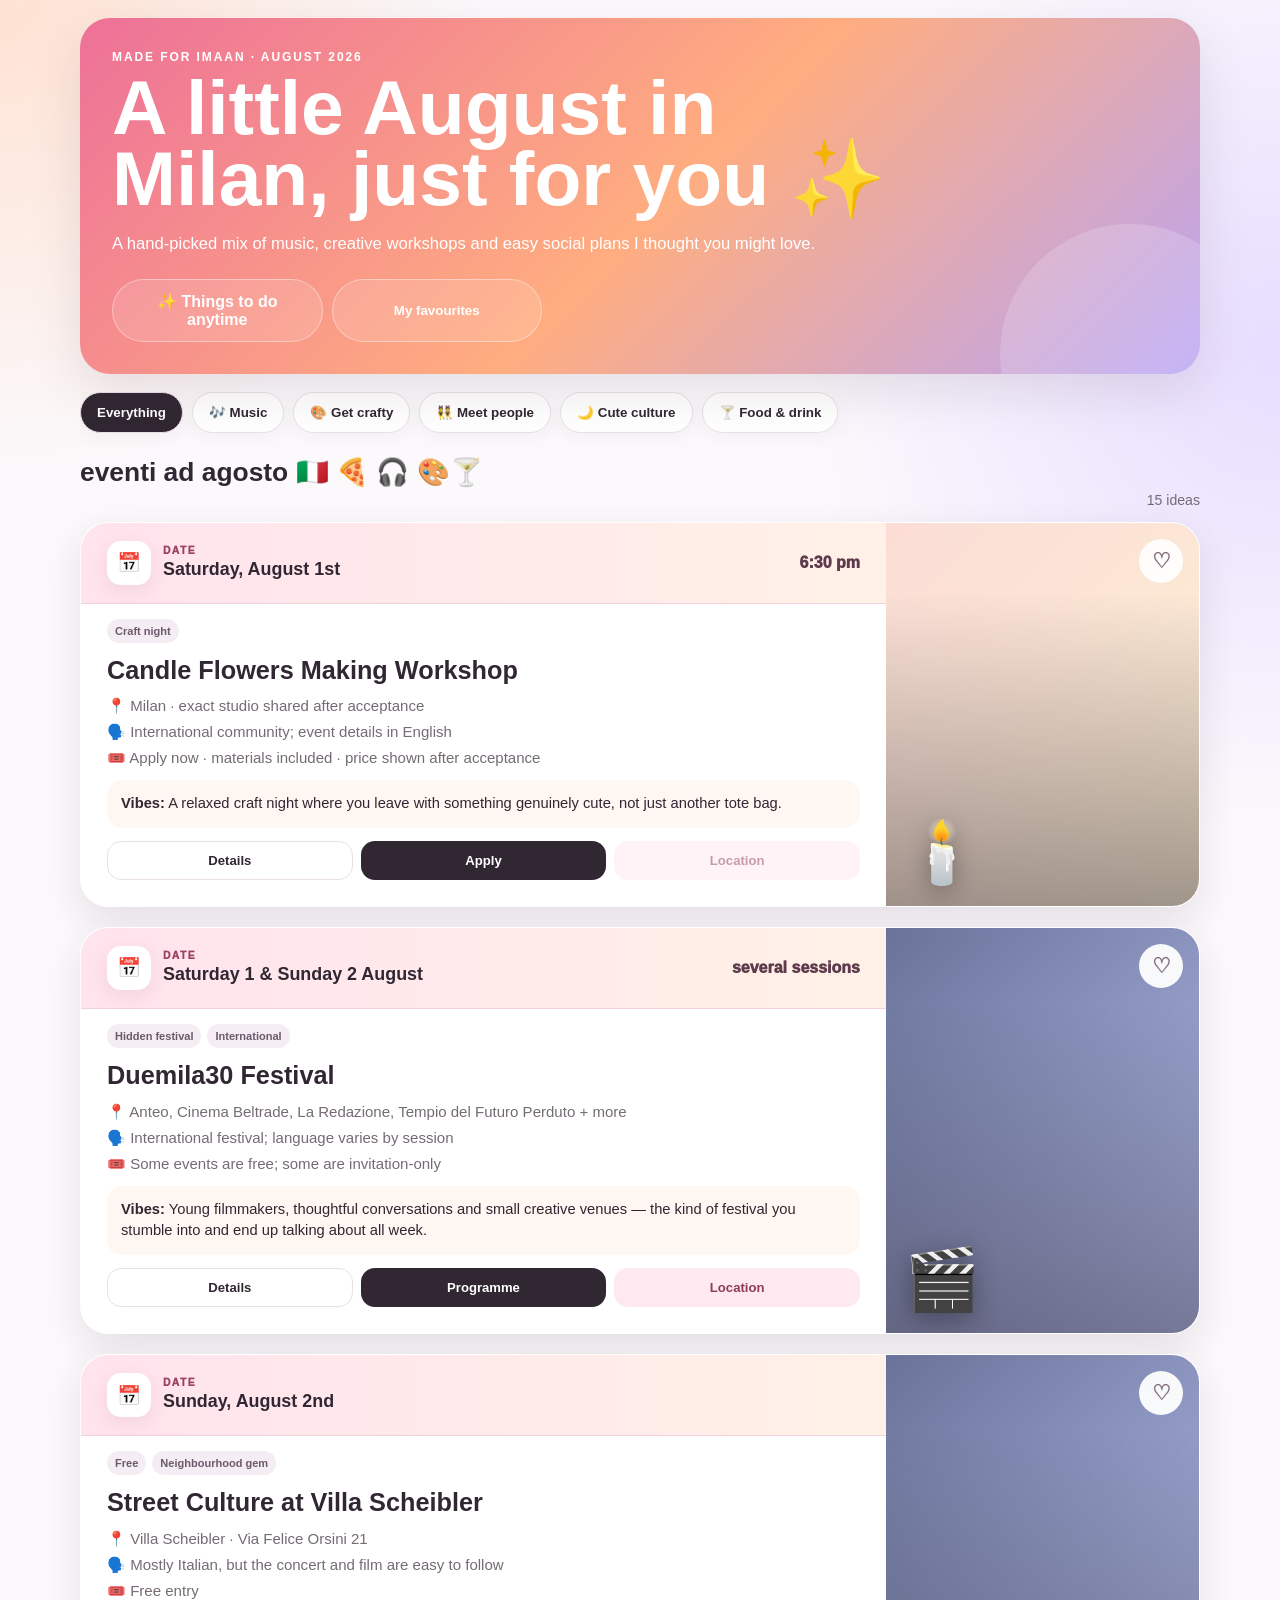
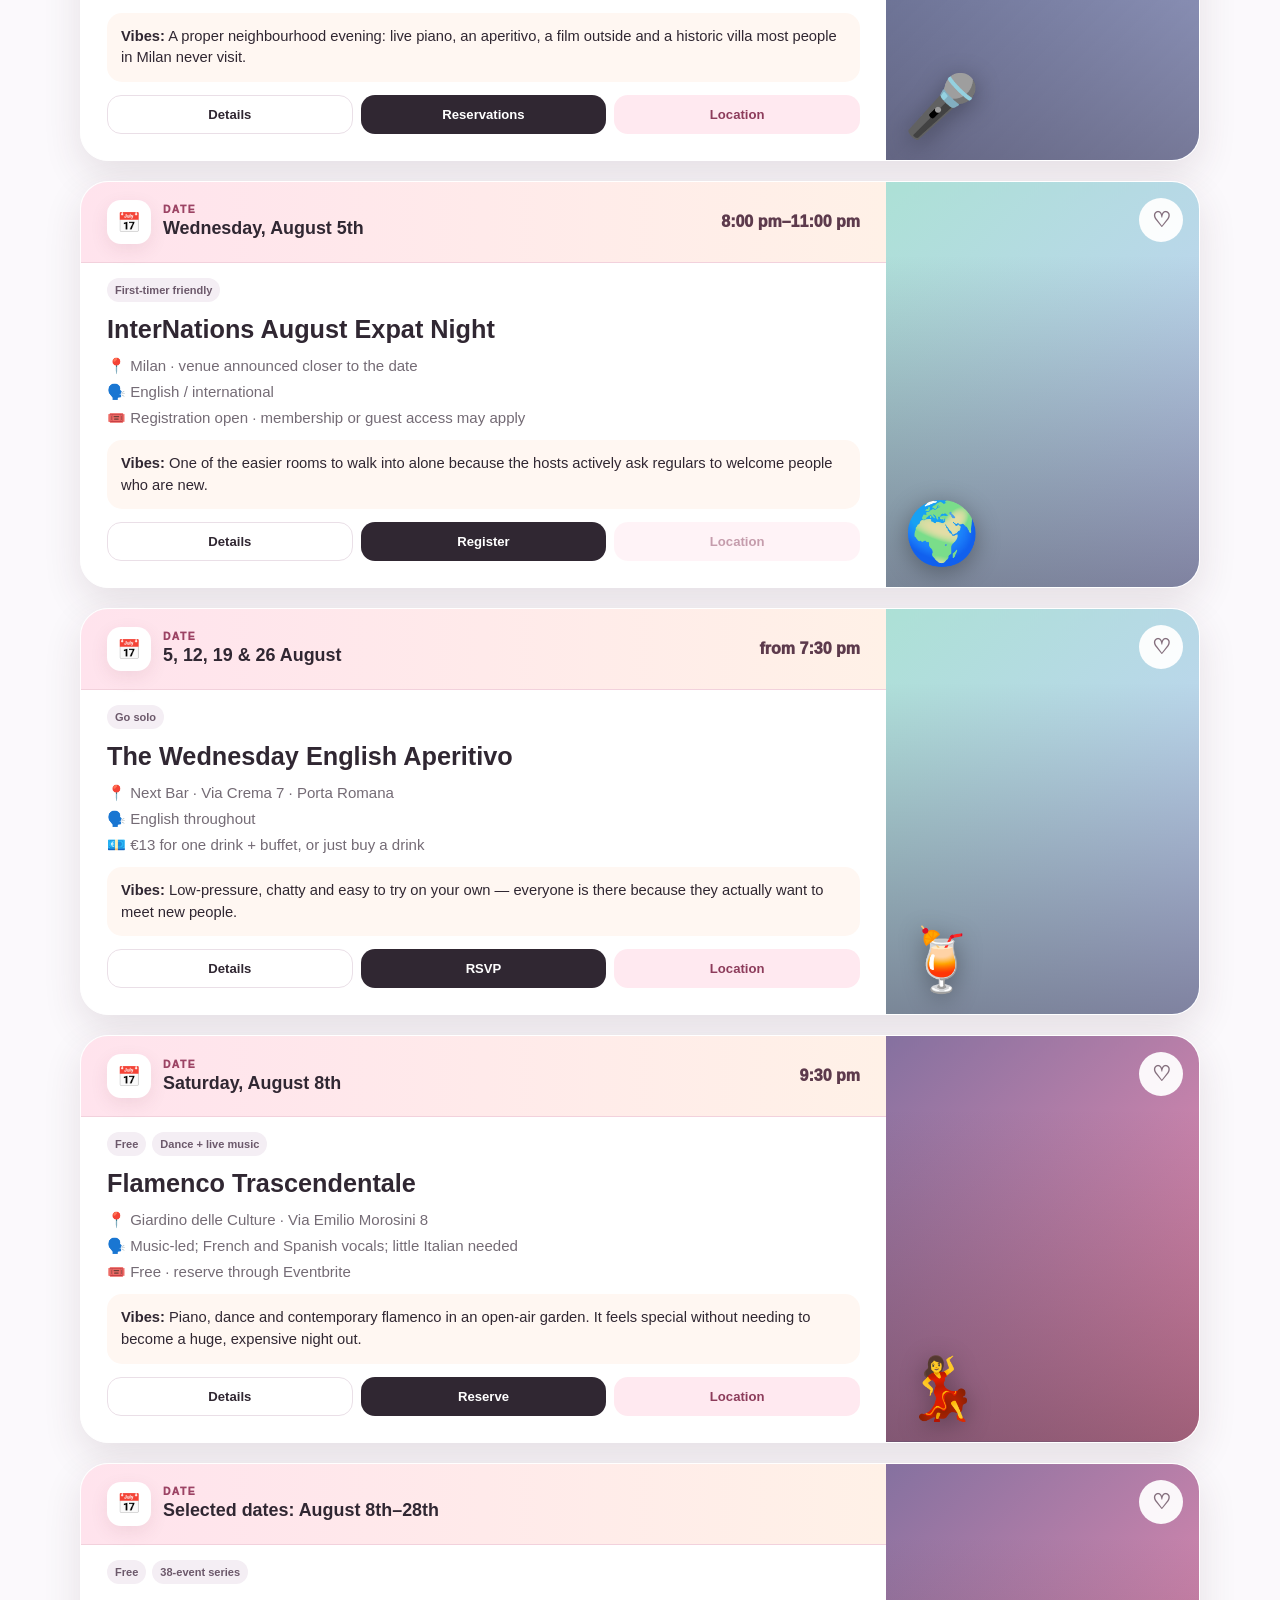
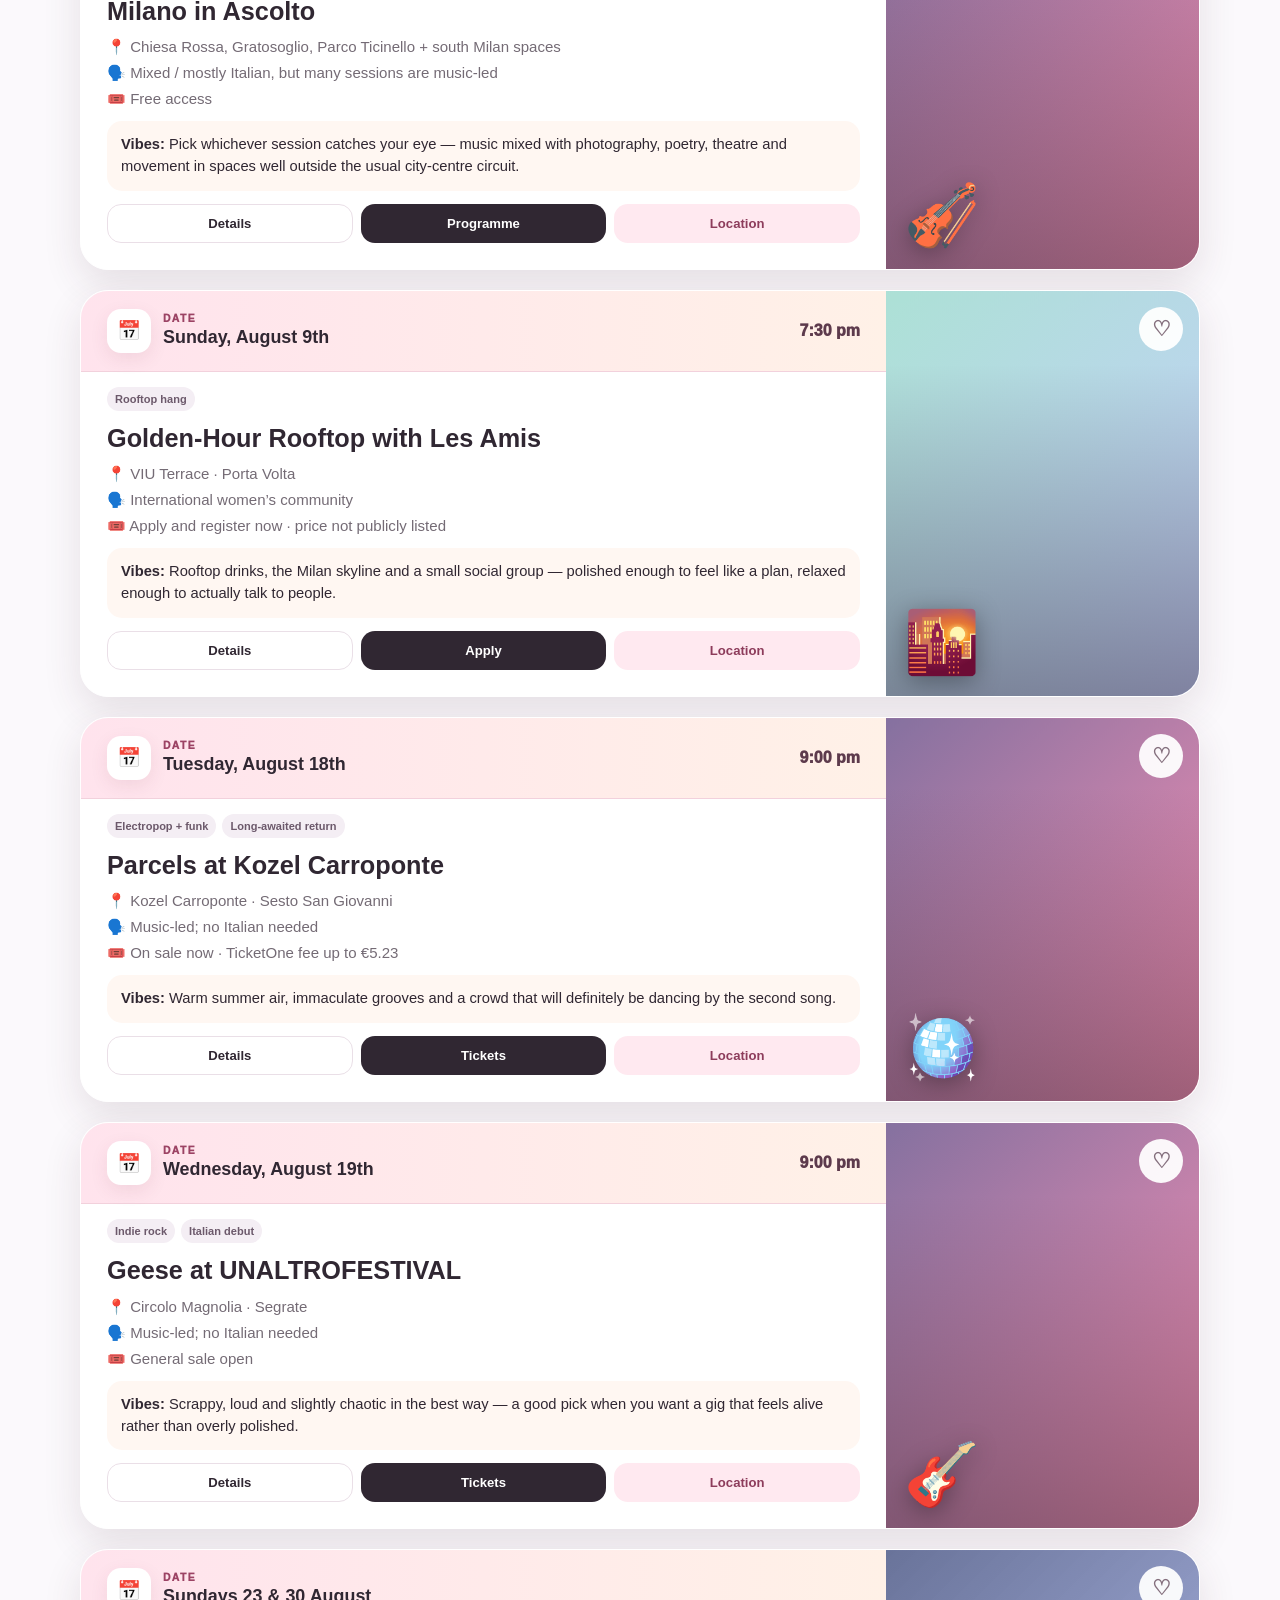
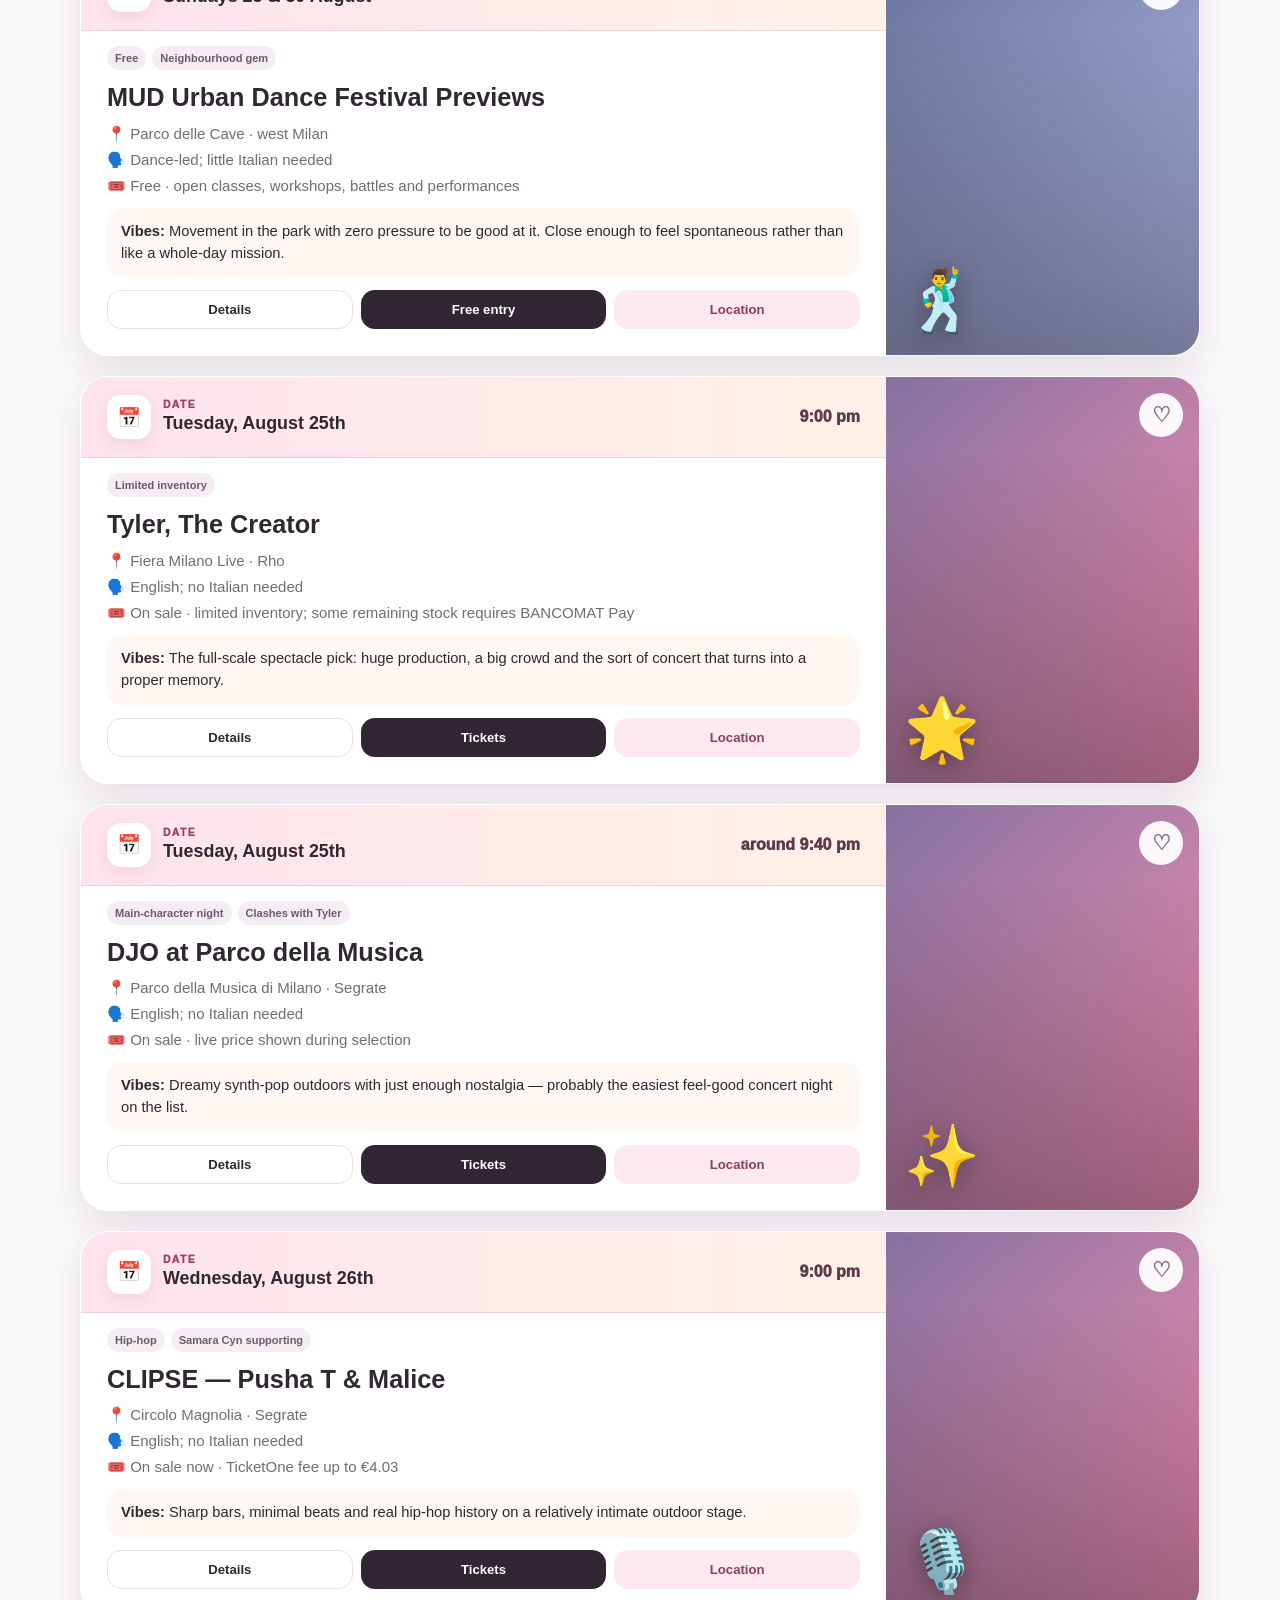
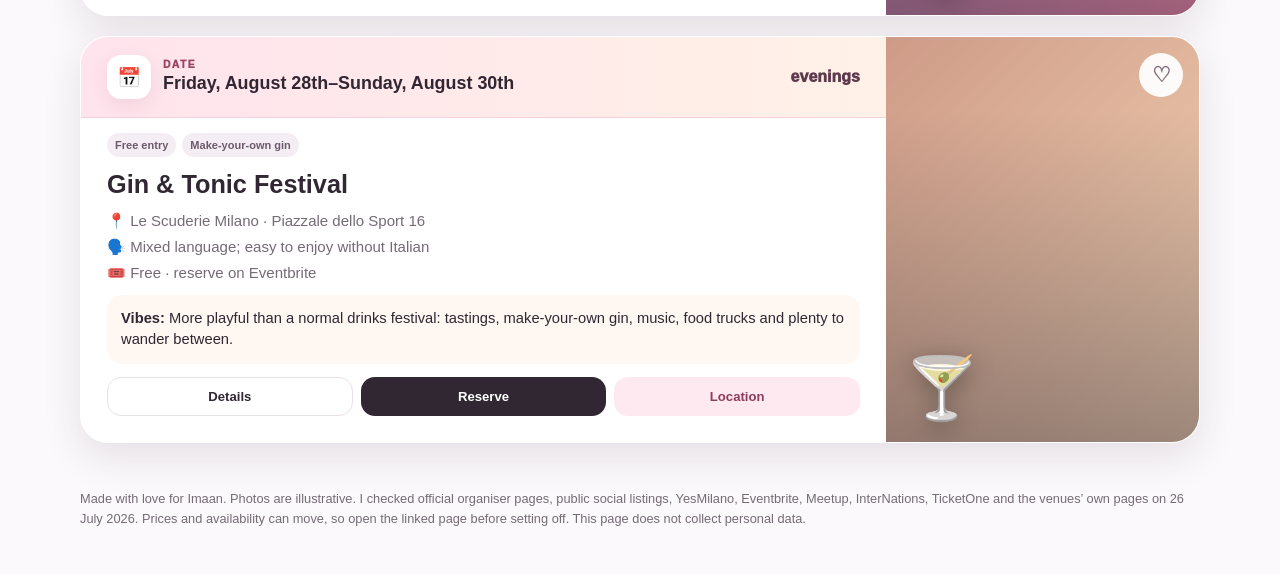
==== commit e99ef2dc: "Update August events heading" ====
--- a/imaan/index.html
+++ b/imaan/index.html
@@ -1 +1 @@
-<!doctype html> <html lang="en"> <head> <meta charset="utf-8"> <meta name="viewport" content="width=device-width,initial-scale=1"> <meta name="theme-color" content="#ef7198"> <meta property="og:title" content="Imaan's August in Milan"> <meta property="og:description" content="Fifteen hand-picked August events in Milan, with details, booking links and directions."> <title>Imaan's August in Milan</title> <link rel="stylesheet" href="style.css?v=20260726-5"> <link rel="stylesheet" href="layout-image-right.css?v=20260726-6"> <link rel="stylesheet" href="three-actions.css?v=20260726-11"> <link rel="stylesheet" href="header-actions.css?v=20260726-17"> </head> <body data-source="upcoming"> <main class="wrap"> <section class="hero"> <div class="heroBox"> <div class="kicker">Made for Imaan · August 2026</div> <h1>A little August in Milan, just for you ✨</h1> <p>A hand-picked mix of music, creative workshops and easy social plans I thought you might love.</p> <div class="actions"> <a class="btn glass" href="experiences.html">✨ Things to do anytime</a> <button class="glass" id="saved" type="button">My favourites</button> </div> </div> </section> <nav class="filters" aria-label="Filter August events"> <button class="filter active" data-f="all" type="button">Everything</button> <button class="filter" data-f="music" type="button">🎶 Music</button> <button class="filter" data-f="workshop" type="button">🎨 Get crafty</button> <button class="filter" data-f="social" type="button">👯 Meet people</button> <button class="filter" data-f="culture" type="button">🌙 Cute culture</button> <button class="filter" data-f="food" type="button">🍸 Food &amp; drink</button> </nav> <section class="collection"> <div class="sectionHead"> <div> <h2>Eventi ad Agosto</h2> <p aria-hidden="true">&nbsp;</p> </div> <p data-count>15 ideas</p> </div> <div class="grid" id="grid"></div> </section> <div class="empty" id="empty">No saved events yet — tap a heart on anything that feels like you 💗</div> <footer class="footer">Made with love for Imaan. Photos are illustrative. I checked official organiser pages, public social listings, YesMilano, Eventbrite, Meetup, InterNations, TicketOne and the venues’ own pages on 26 July 2026. Prices and availability can move, so open the linked page before setting off. This page does not collect personal data.</footer> </main> <div class="toast" id="toast" role="status" aria-live="polite"></div> <script src="upcoming.js?v=20260726-5"></script> <script src="event-actions.js?v=20260726-11"></script> <script src="app-v13.js?v=20260726-17"></script> </body> </html>+<!doctype html> <html lang="en"> <head> <meta charset="utf-8"> <meta name="viewport" content="width=device-width,initial-scale=1"> <meta name="theme-color" content="#ef7198"> <meta property="og:title" content="Imaan's August in Milan"> <meta property="og:description" content="Fifteen hand-picked August events in Milan, with details, booking links and directions."> <title>Imaan's August in Milan</title> <link rel="stylesheet" href="style.css?v=20260726-5"> <link rel="stylesheet" href="layout-image-right.css?v=20260726-6"> <link rel="stylesheet" href="three-actions.css?v=20260726-11"> <link rel="stylesheet" href="header-actions.css?v=20260726-17"> </head> <body data-source="upcoming"> <main class="wrap"> <section class="hero"> <div class="heroBox"> <div class="kicker">Made for Imaan · August 2026</div> <h1>A little August in Milan, just for you ✨</h1> <p>A hand-picked mix of music, creative workshops and easy social plans I thought you might love.</p> <div class="actions"> <a class="btn glass" href="experiences.html">✨ Things to do anytime</a> <button class="glass" id="saved" type="button">My favourites</button> </div> </div> </section> <nav class="filters" aria-label="Filter August events"> <button class="filter active" data-f="all" type="button">Everything</button> <button class="filter" data-f="music" type="button">🎶 Music</button> <button class="filter" data-f="workshop" type="button">🎨 Get crafty</button> <button class="filter" data-f="social" type="button">👯 Meet people</button> <button class="filter" data-f="culture" type="button">🌙 Cute culture</button> <button class="filter" data-f="food" type="button">🍸 Food &amp; drink</button> </nav> <section class="collection"> <div class="sectionHead"> <div> <h2>eventi ad agosto 🇮🇹 🍕 🎧 🎨🍸</h2> <p aria-hidden="true">&nbsp;</p> </div> <p data-count>15 ideas</p> </div> <div class="grid" id="grid"></div> </section> <div class="empty" id="empty">No saved events yet — tap a heart on anything that feels like you 💗</div> <footer class="footer">Made with love for Imaan. Photos are illustrative. I checked official organiser pages, public social listings, YesMilano, Eventbrite, Meetup, InterNations, TicketOne and the venues’ own pages on 26 July 2026. Prices and availability can move, so open the linked page before setting off. This page does not collect personal data.</footer> </main> <div class="toast" id="toast" role="status" aria-live="polite"></div> <script src="upcoming.js?v=20260726-5"></script> <script src="event-actions.js?v=20260726-11"></script> <script src="app-v13.js?v=20260726-17"></script> </body> </html>
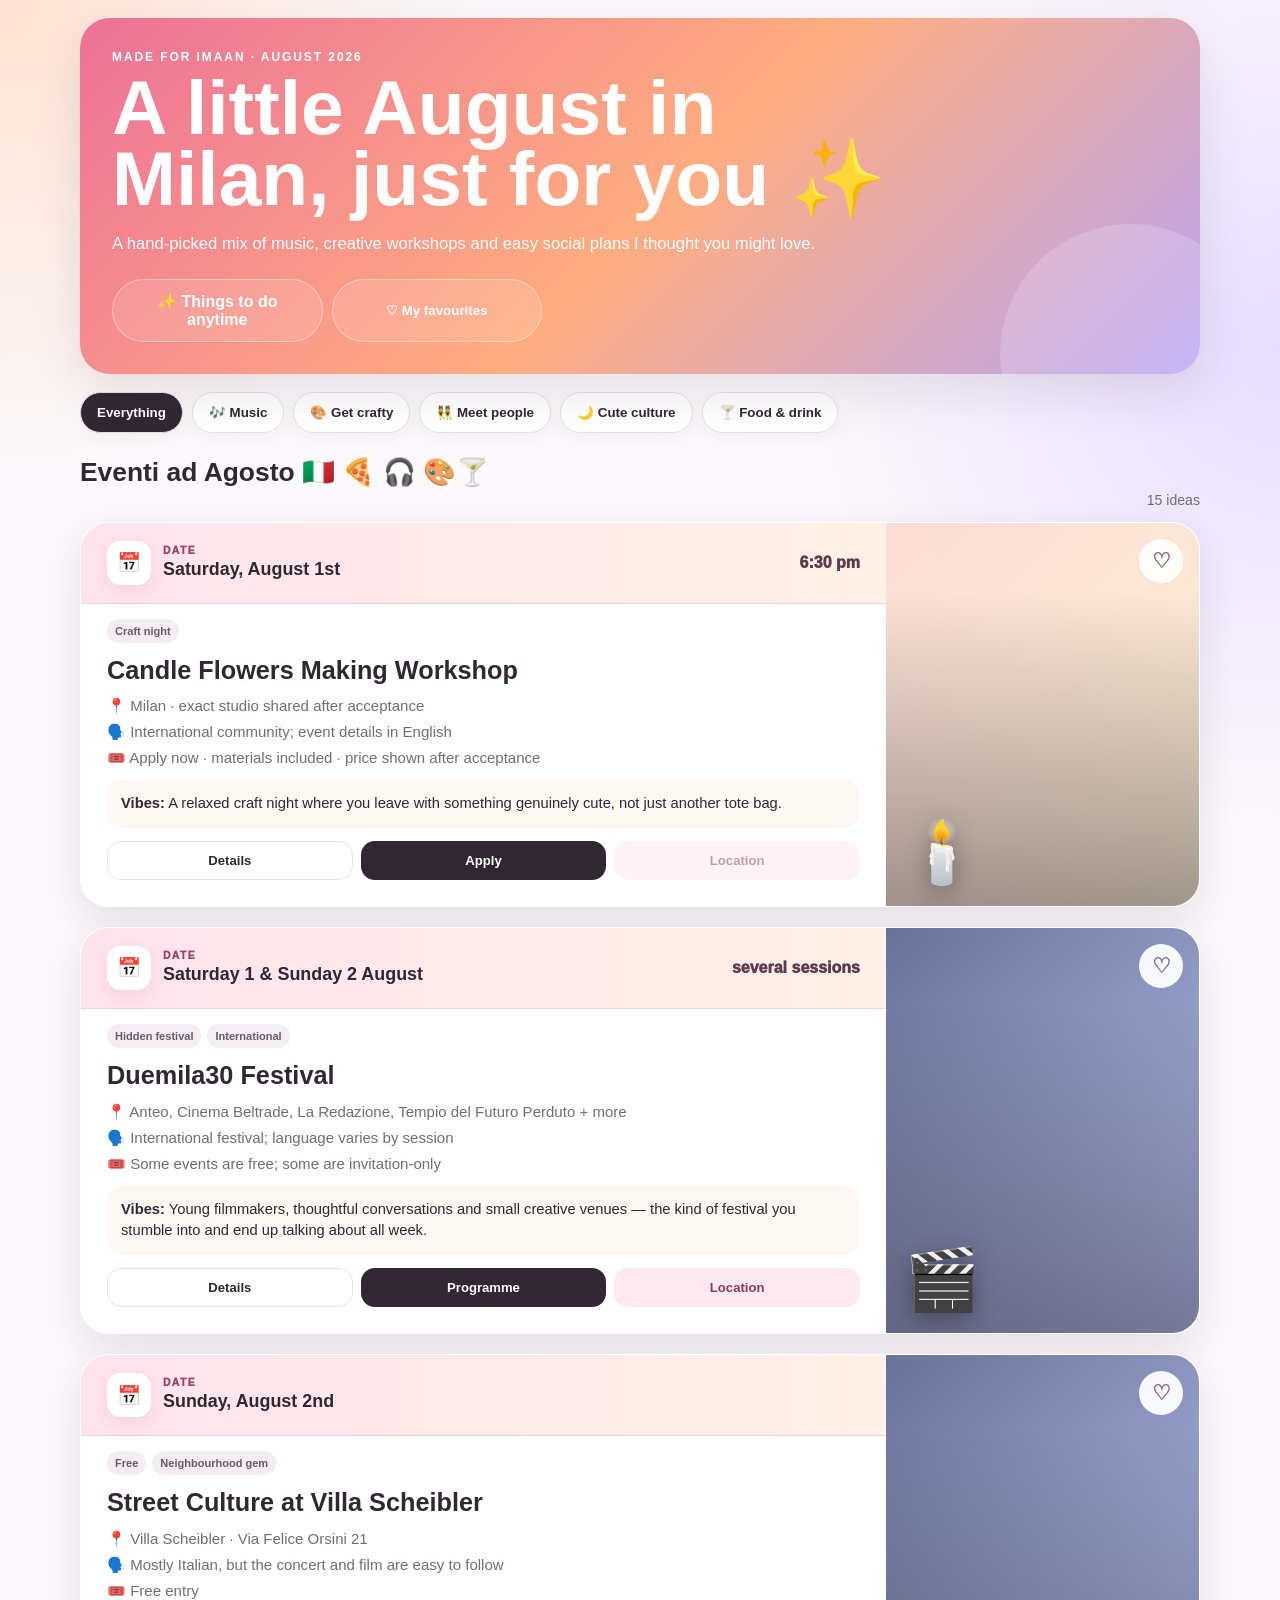
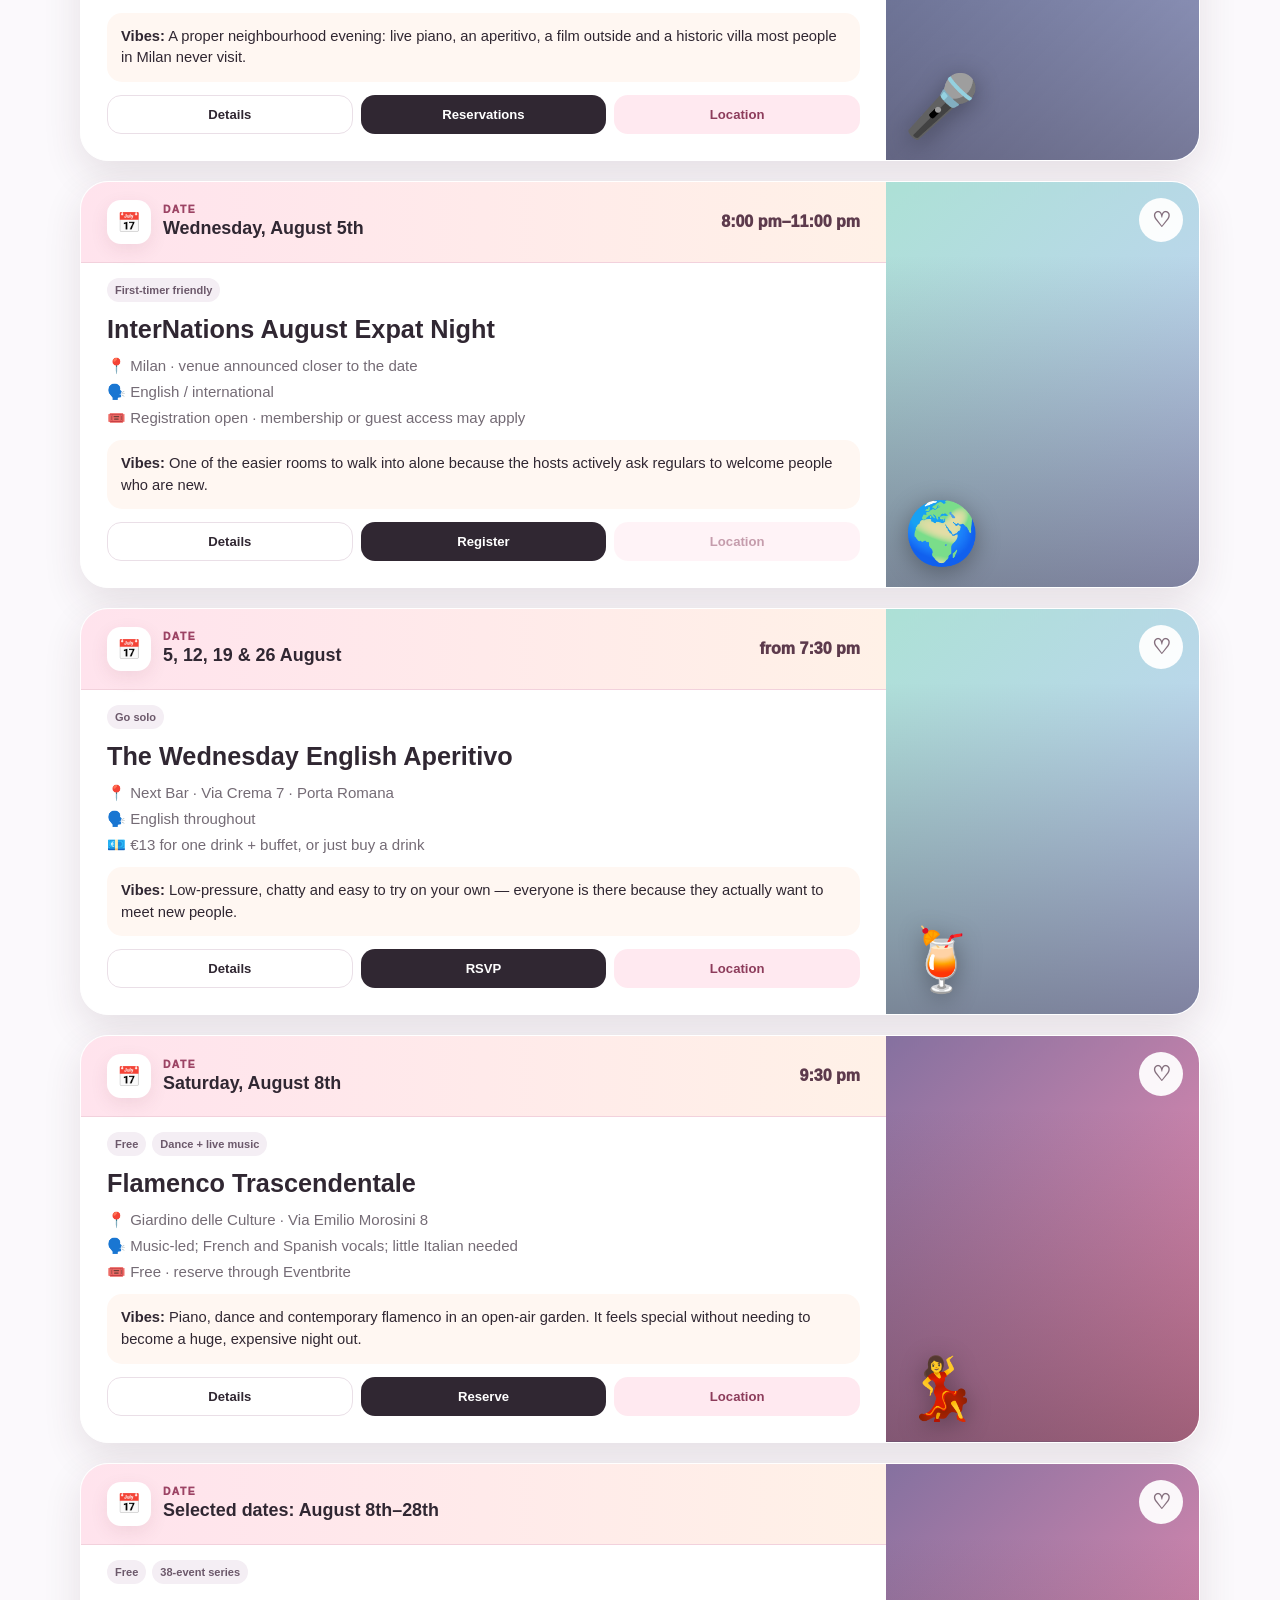
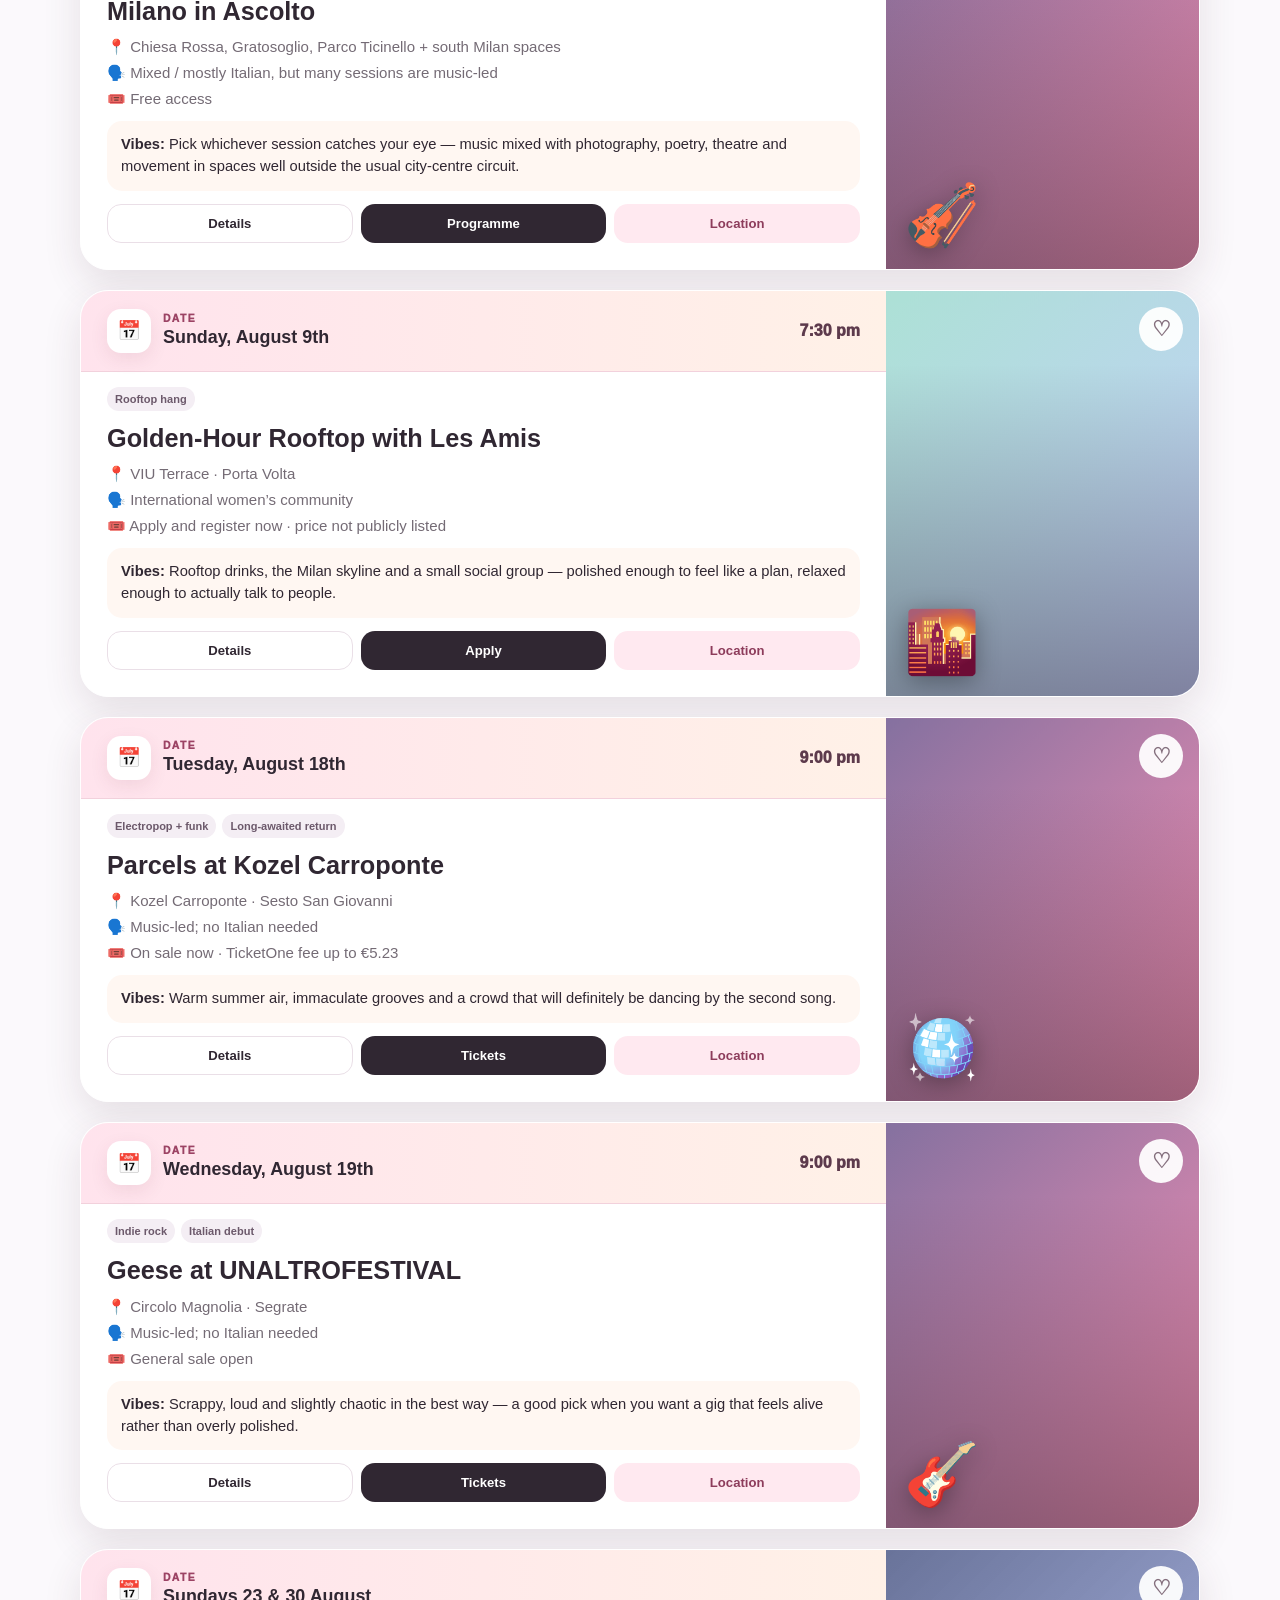
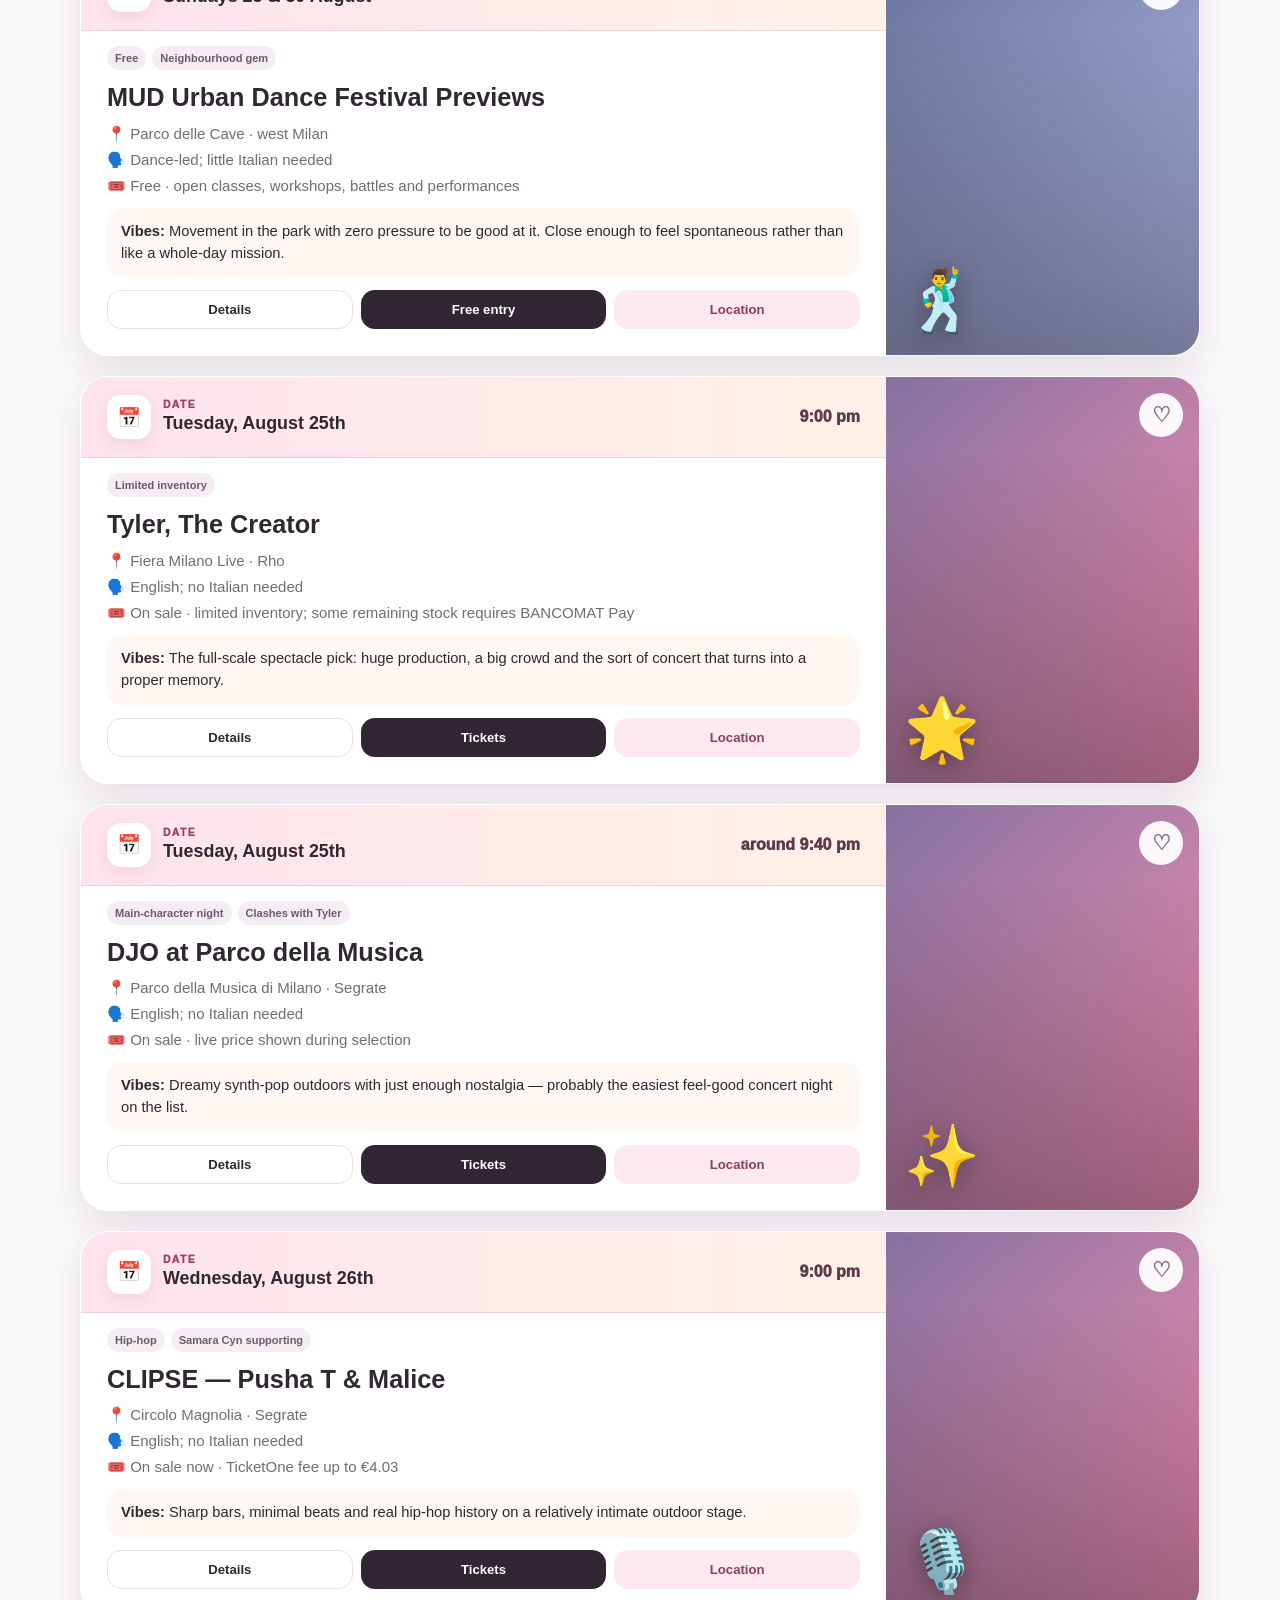
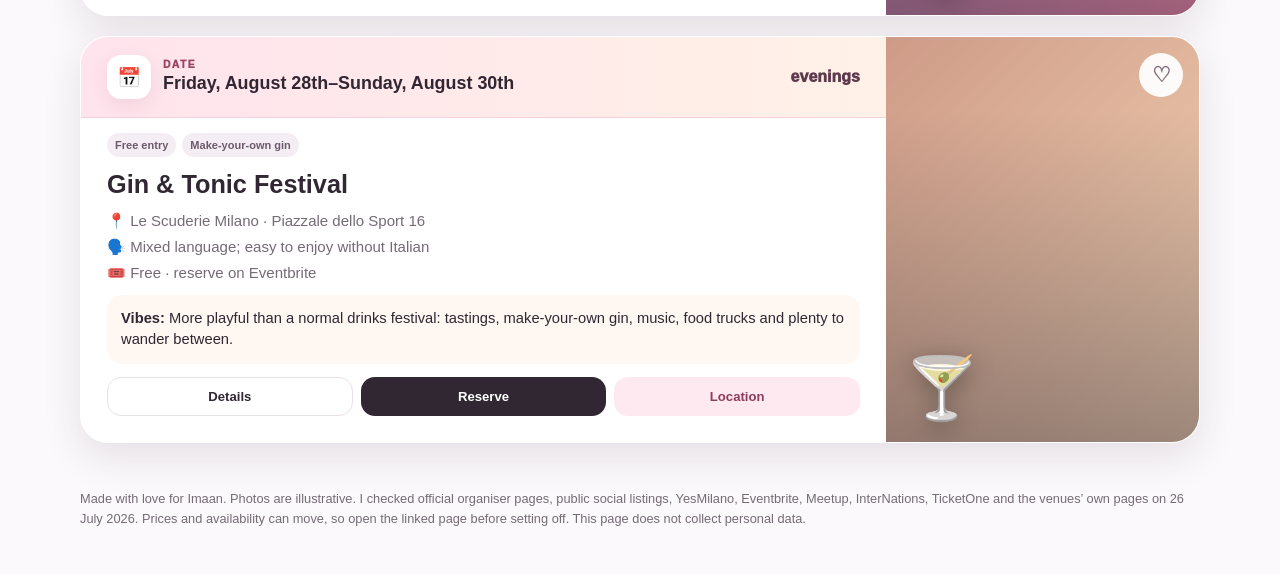
==== commit 373ba3cd: "Capitalise Eventi ad Agosto and refine favourites button" ====
--- a/imaan/index.html
+++ b/imaan/index.html
@@ -1 +1 @@
-<!doctype html> <html lang="en"> <head> <meta charset="utf-8"> <meta name="viewport" content="width=device-width,initial-scale=1"> <meta name="theme-color" content="#ef7198"> <meta property="og:title" content="Imaan's August in Milan"> <meta property="og:description" content="Fifteen hand-picked August events in Milan, with details, booking links and directions."> <title>Imaan's August in Milan</title> <link rel="stylesheet" href="style.css?v=20260726-5"> <link rel="stylesheet" href="layout-image-right.css?v=20260726-6"> <link rel="stylesheet" href="three-actions.css?v=20260726-11"> <link rel="stylesheet" href="header-actions.css?v=20260726-17"> </head> <body data-source="upcoming"> <main class="wrap"> <section class="hero"> <div class="heroBox"> <div class="kicker">Made for Imaan · August 2026</div> <h1>A little August in Milan, just for you ✨</h1> <p>A hand-picked mix of music, creative workshops and easy social plans I thought you might love.</p> <div class="actions"> <a class="btn glass" href="experiences.html">✨ Things to do anytime</a> <button class="glass" id="saved" type="button">My favourites</button> </div> </div> </section> <nav class="filters" aria-label="Filter August events"> <button class="filter active" data-f="all" type="button">Everything</button> <button class="filter" data-f="music" type="button">🎶 Music</button> <button class="filter" data-f="workshop" type="button">🎨 Get crafty</button> <button class="filter" data-f="social" type="button">👯 Meet people</button> <button class="filter" data-f="culture" type="button">🌙 Cute culture</button> <button class="filter" data-f="food" type="button">🍸 Food &amp; drink</button> </nav> <section class="collection"> <div class="sectionHead"> <div> <h2>eventi ad agosto 🇮🇹 🍕 🎧 🎨🍸</h2> <p aria-hidden="true">&nbsp;</p> </div> <p data-count>15 ideas</p> </div> <div class="grid" id="grid"></div> </section> <div class="empty" id="empty">No saved events yet — tap a heart on anything that feels like you 💗</div> <footer class="footer">Made with love for Imaan. Photos are illustrative. I checked official organiser pages, public social listings, YesMilano, Eventbrite, Meetup, InterNations, TicketOne and the venues’ own pages on 26 July 2026. Prices and availability can move, so open the linked page before setting off. This page does not collect personal data.</footer> </main> <div class="toast" id="toast" role="status" aria-live="polite"></div> <script src="upcoming.js?v=20260726-5"></script> <script src="event-actions.js?v=20260726-11"></script> <script src="app-v13.js?v=20260726-17"></script> </body> </html>+<!doctype html> <html lang="en"> <head> <meta charset="utf-8"> <meta name="viewport" content="width=device-width,initial-scale=1"> <meta name="theme-color" content="#ef7198"> <meta property="og:title" content="Imaan's August in Milan"> <meta property="og:description" content="Fifteen hand-picked August events in Milan, with details, booking links and directions."> <title>Imaan's August in Milan</title> <link rel="stylesheet" href="style.css?v=20260726-5"> <link rel="stylesheet" href="layout-image-right.css?v=20260726-6"> <link rel="stylesheet" href="three-actions.css?v=20260726-11"> <link rel="stylesheet" href="header-actions.css?v=20260726-19"> </head> <body data-source="upcoming"> <main class="wrap"> <section class="hero"> <div class="heroBox"> <div class="kicker">Made for Imaan · August 2026</div> <h1>A little August in Milan, just for you ✨</h1> <p>A hand-picked mix of music, creative workshops and easy social plans I thought you might love.</p> <div class="actions"> <a class="btn glass" href="experiences.html">✨ Things to do anytime</a> <button class="glass" id="saved" type="button">♡ My favourites</button> </div> </div> </section> <nav class="filters" aria-label="Filter August events"> <button class="filter active" data-f="all" type="button">Everything</button> <button class="filter" data-f="music" type="button">🎶 Music</button> <button class="filter" data-f="workshop" type="button">🎨 Get crafty</button> <button class="filter" data-f="social" type="button">👯 Meet people</button> <button class="filter" data-f="culture" type="button">🌙 Cute culture</button> <button class="filter" data-f="food" type="button">🍸 Food &amp; drink</button> </nav> <section class="collection"> <div class="sectionHead"> <div> <h2>Eventi ad Agosto 🇮🇹 🍕 🎧 🎨🍸</h2> <p aria-hidden="true">&nbsp;</p> </div> <p data-count>15 ideas</p> </div> <div class="grid" id="grid"></div> </section> <div class="empty" id="empty">No saved events yet — tap a heart on anything that feels like you 💗</div> <footer class="footer">Made with love for Imaan. Photos are illustrative. I checked official organiser pages, public social listings, YesMilano, Eventbrite, Meetup, InterNations, TicketOne and the venues’ own pages on 26 July 2026. Prices and availability can move, so open the linked page before setting off. This page does not collect personal data.</footer> </main> <div class="toast" id="toast" role="status" aria-live="polite"></div> <script src="upcoming.js?v=20260726-5"></script> <script src="event-actions.js?v=20260726-11"></script> <script src="app-v13.js?v=20260726-19"></script> </body> </html>
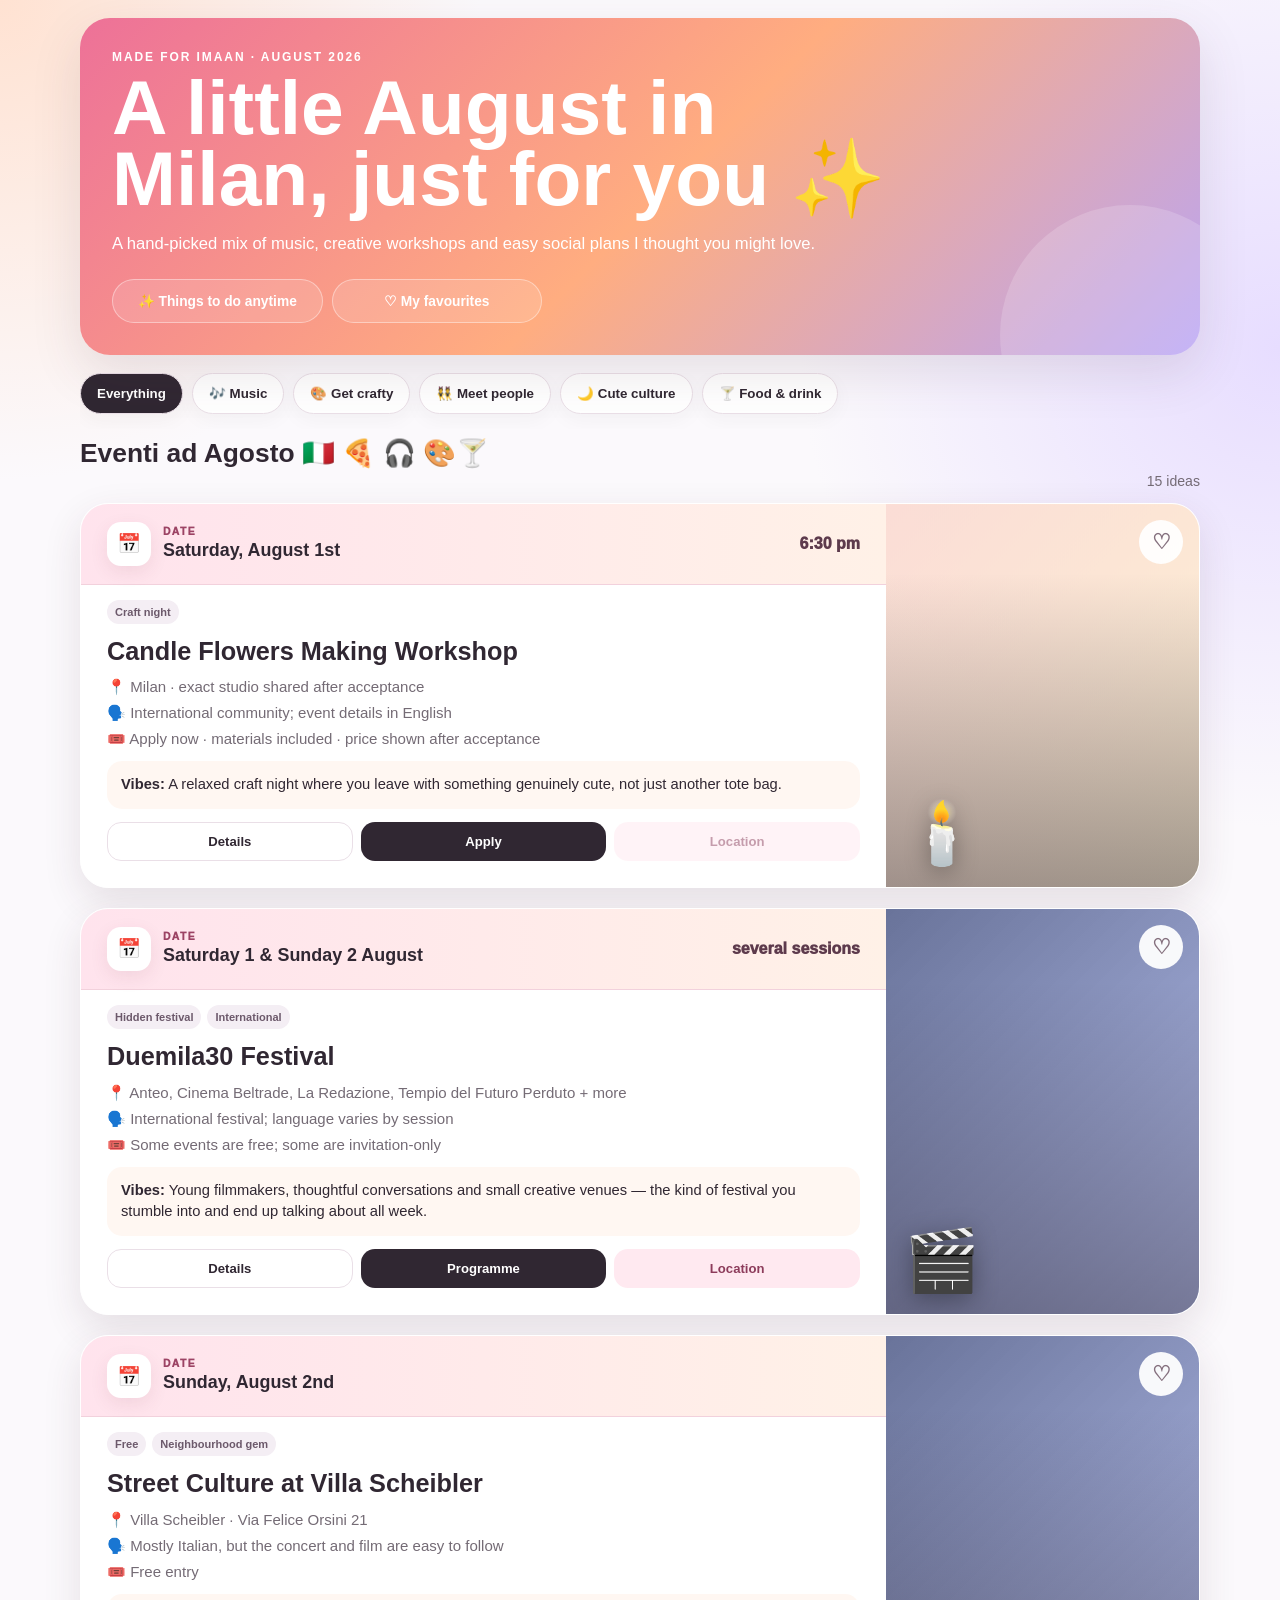
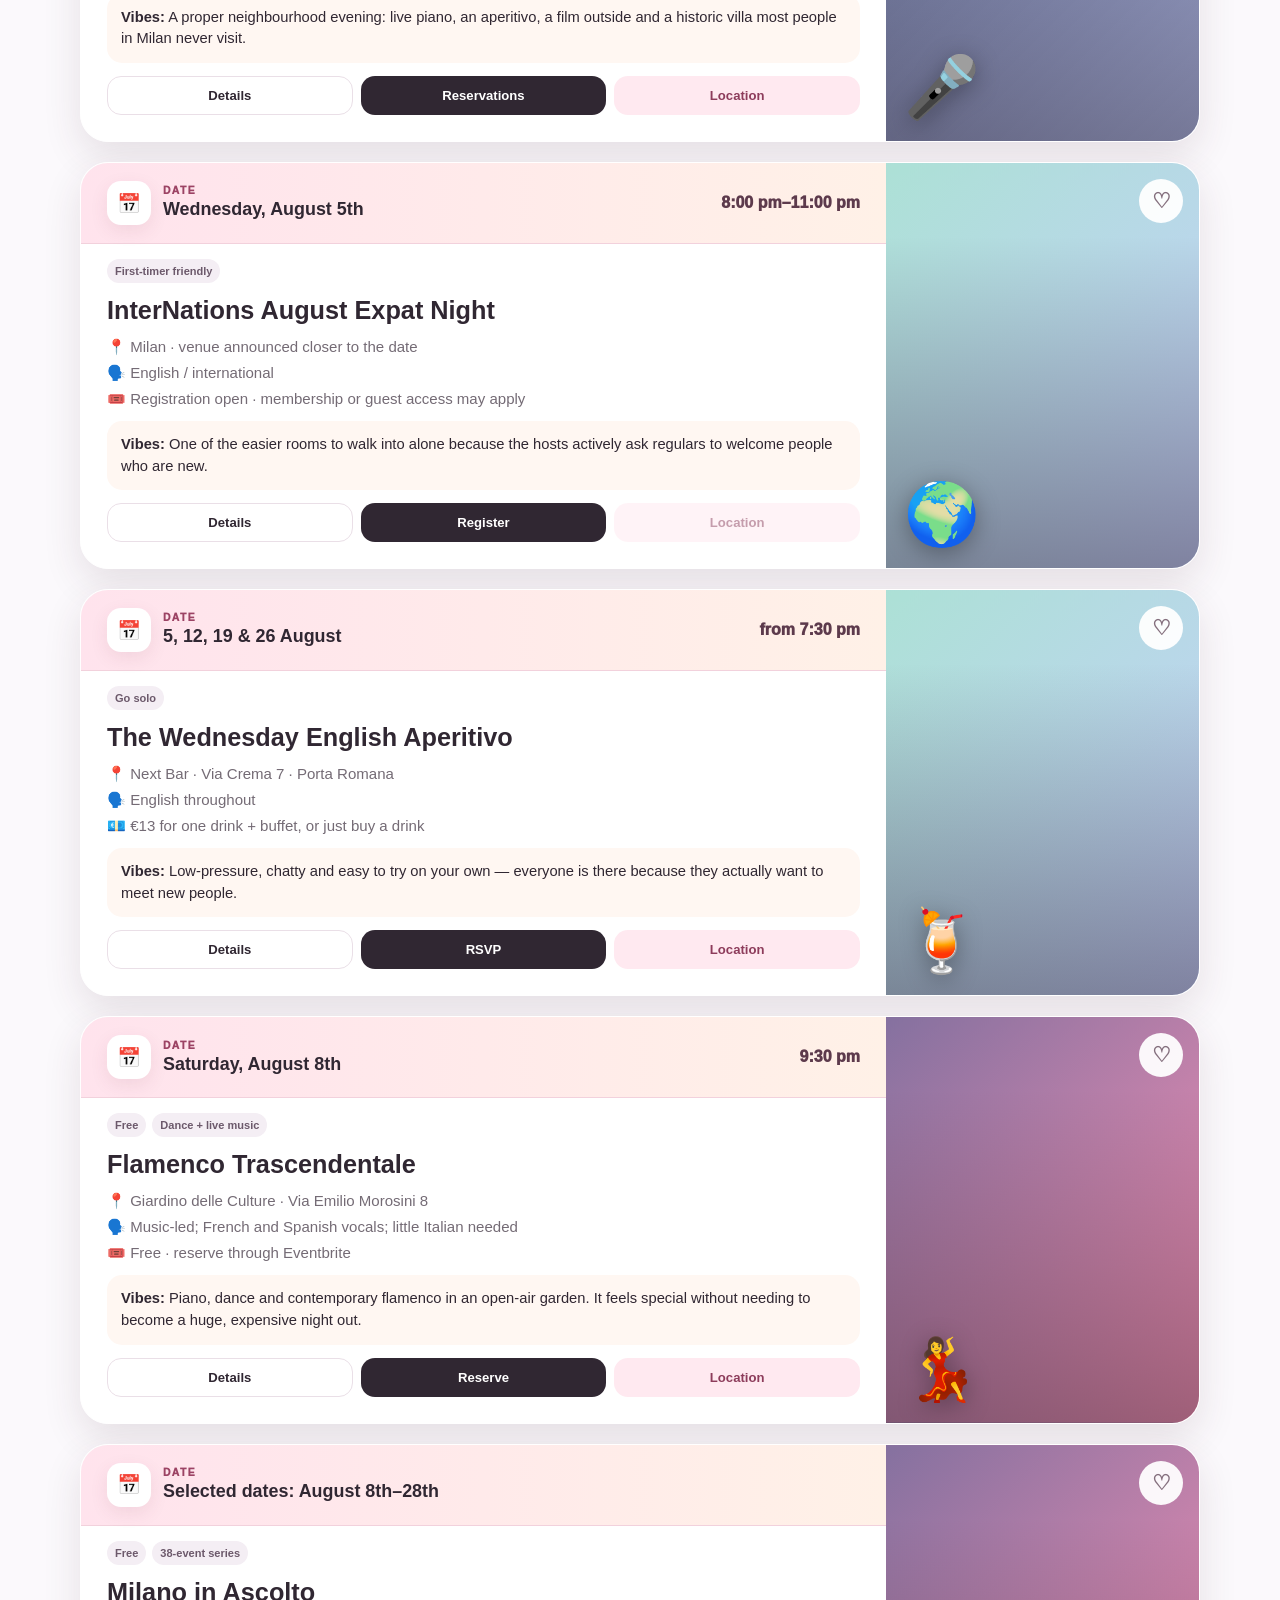
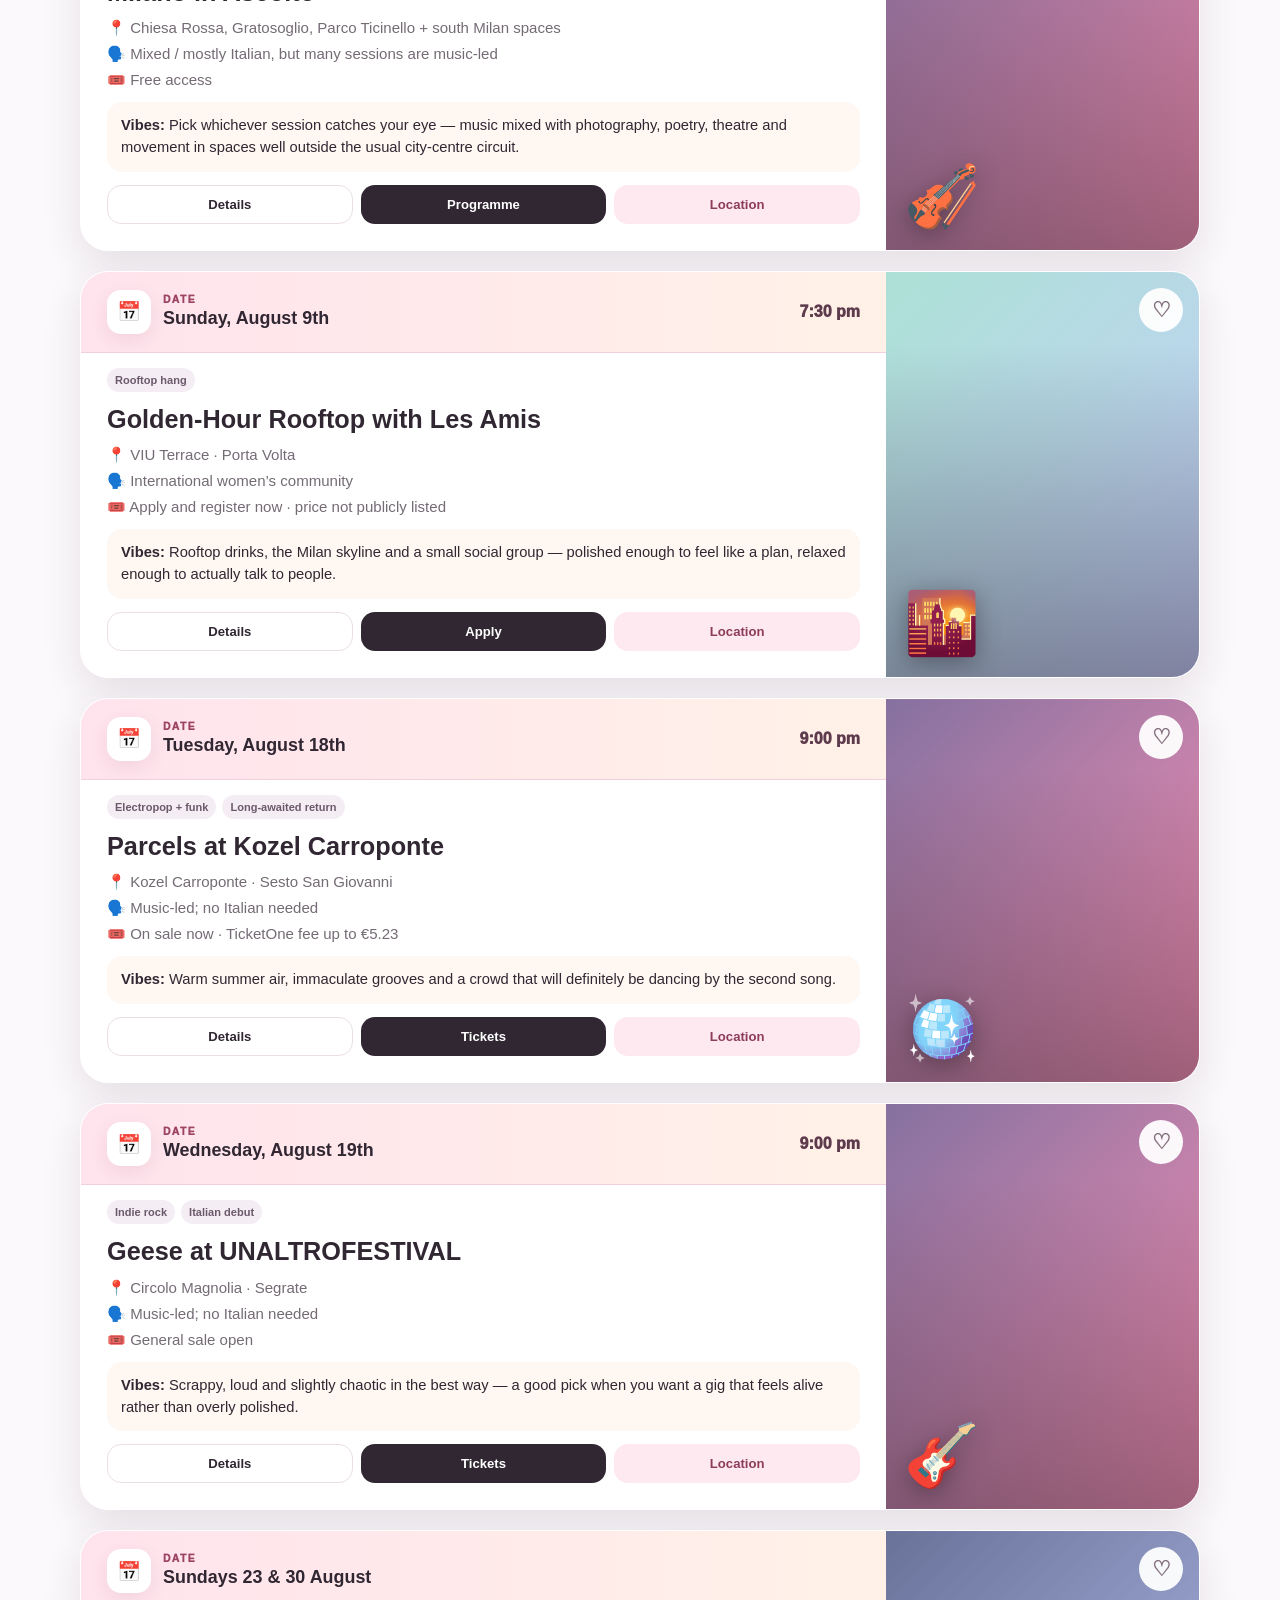
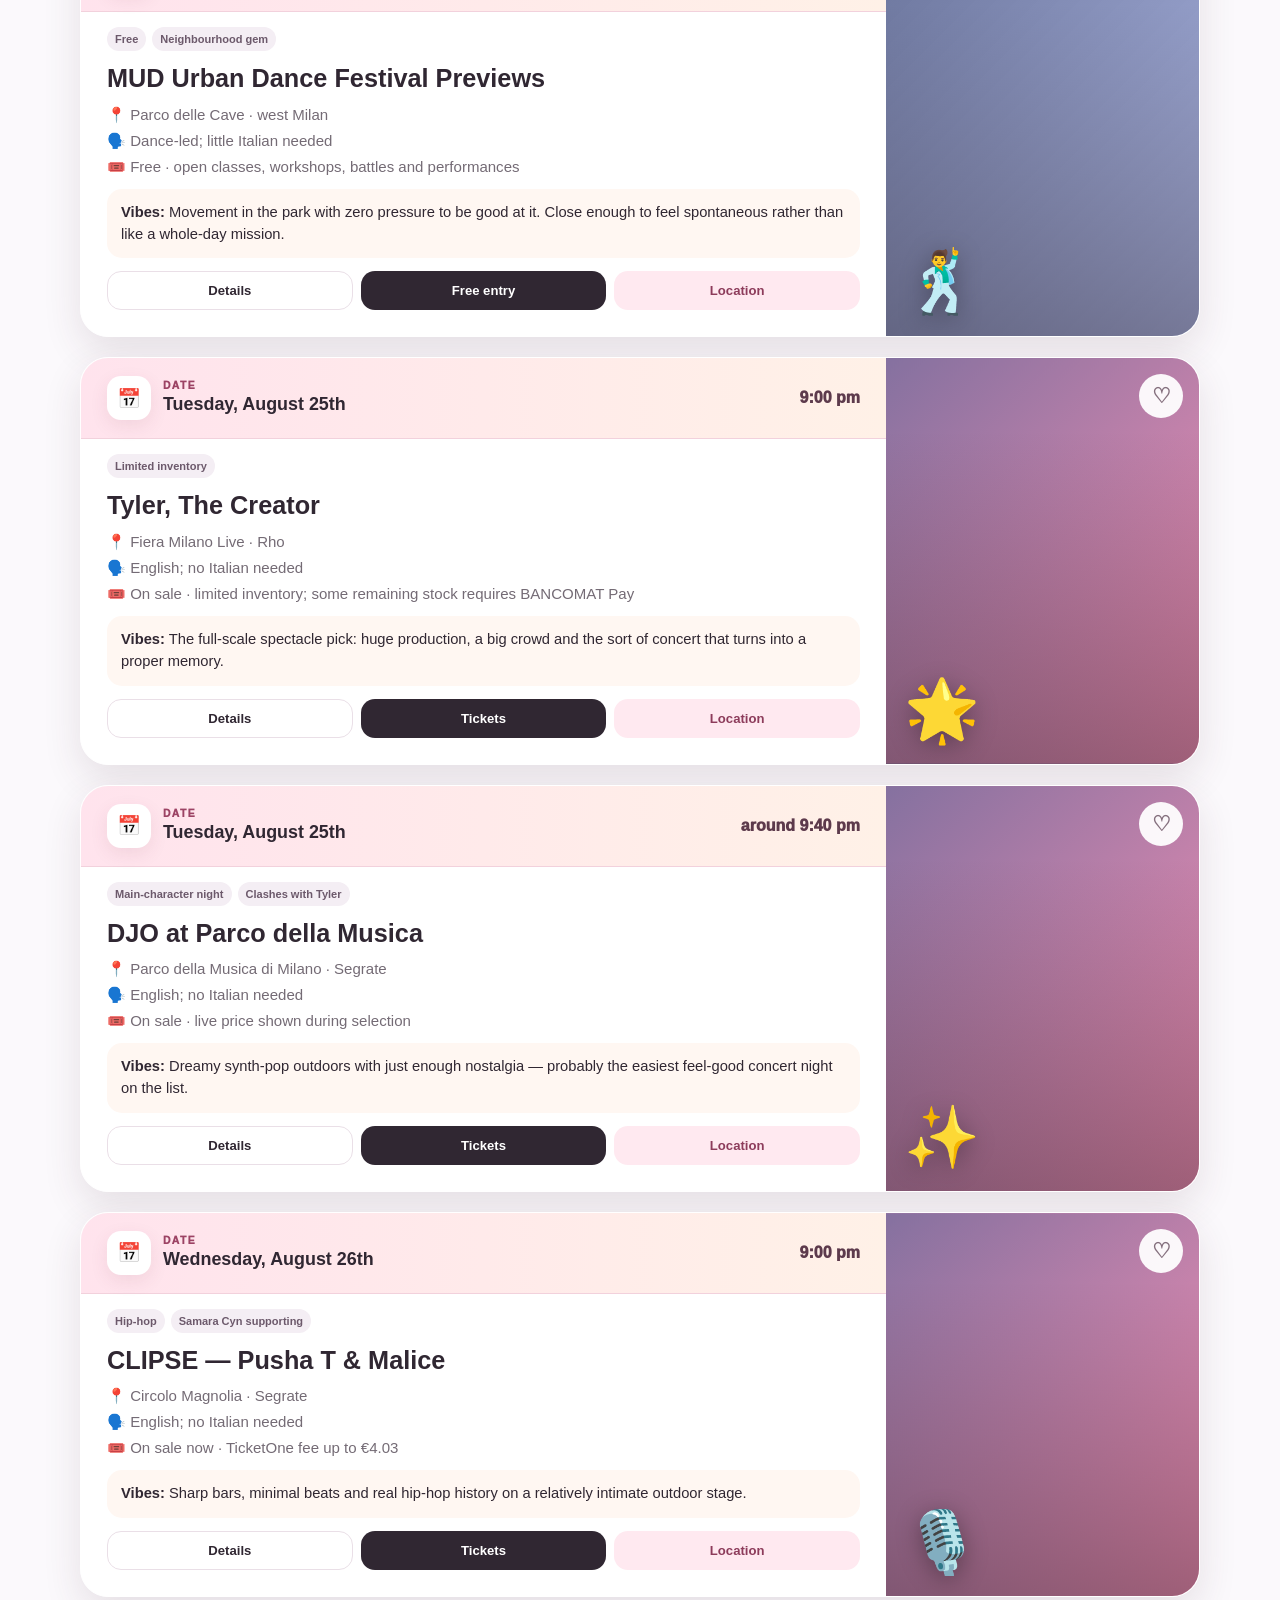
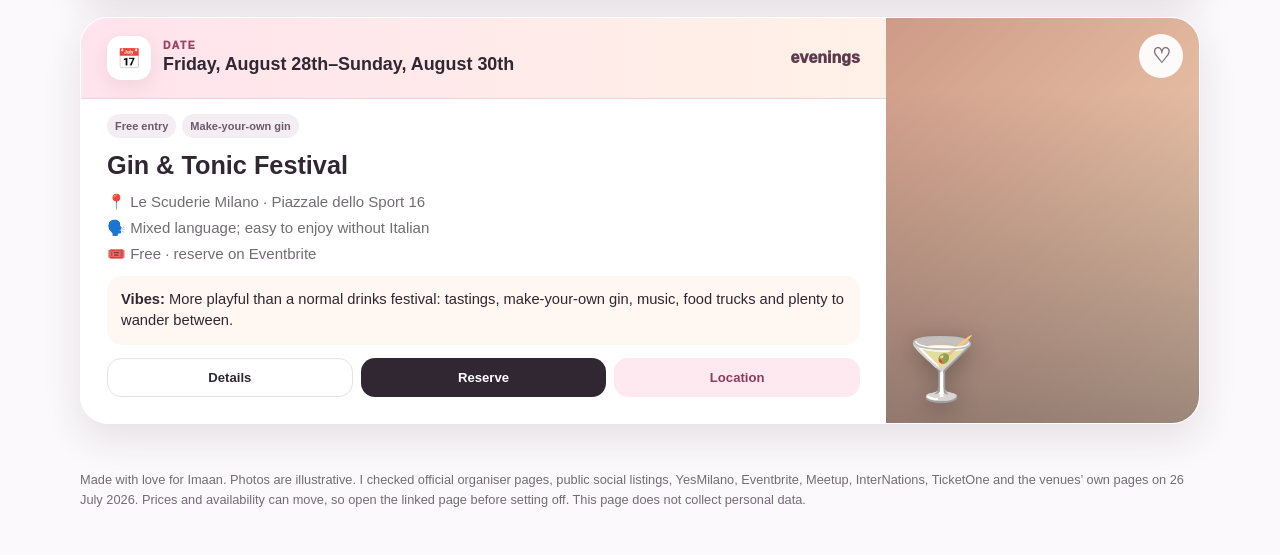
==== commit 1efcc2f1: "Keep favourites heart visible after toggling" ====
--- a/imaan/index.html
+++ b/imaan/index.html
@@ -1 +1 @@
-<!doctype html> <html lang="en"> <head> <meta charset="utf-8"> <meta name="viewport" content="width=device-width,initial-scale=1"> <meta name="theme-color" content="#ef7198"> <meta property="og:title" content="Imaan's August in Milan"> <meta property="og:description" content="Fifteen hand-picked August events in Milan, with details, booking links and directions."> <title>Imaan's August in Milan</title> <link rel="stylesheet" href="style.css?v=20260726-5"> <link rel="stylesheet" href="layout-image-right.css?v=20260726-6"> <link rel="stylesheet" href="three-actions.css?v=20260726-11"> <link rel="stylesheet" href="header-actions.css?v=20260726-19"> </head> <body data-source="upcoming"> <main class="wrap"> <section class="hero"> <div class="heroBox"> <div class="kicker">Made for Imaan · August 2026</div> <h1>A little August in Milan, just for you ✨</h1> <p>A hand-picked mix of music, creative workshops and easy social plans I thought you might love.</p> <div class="actions"> <a class="btn glass" href="experiences.html">✨ Things to do anytime</a> <button class="glass" id="saved" type="button">♡ My favourites</button> </div> </div> </section> <nav class="filters" aria-label="Filter August events"> <button class="filter active" data-f="all" type="button">Everything</button> <button class="filter" data-f="music" type="button">🎶 Music</button> <button class="filter" data-f="workshop" type="button">🎨 Get crafty</button> <button class="filter" data-f="social" type="button">👯 Meet people</button> <button class="filter" data-f="culture" type="button">🌙 Cute culture</button> <button class="filter" data-f="food" type="button">🍸 Food &amp; drink</button> </nav> <section class="collection"> <div class="sectionHead"> <div> <h2>Eventi ad Agosto 🇮🇹 🍕 🎧 🎨🍸</h2> <p aria-hidden="true">&nbsp;</p> </div> <p data-count>15 ideas</p> </div> <div class="grid" id="grid"></div> </section> <div class="empty" id="empty">No saved events yet — tap a heart on anything that feels like you 💗</div> <footer class="footer">Made with love for Imaan. Photos are illustrative. I checked official organiser pages, public social listings, YesMilano, Eventbrite, Meetup, InterNations, TicketOne and the venues’ own pages on 26 July 2026. Prices and availability can move, so open the linked page before setting off. This page does not collect personal data.</footer> </main> <div class="toast" id="toast" role="status" aria-live="polite"></div> <script src="upcoming.js?v=20260726-5"></script> <script src="event-actions.js?v=20260726-11"></script> <script src="app-v13.js?v=20260726-19"></script> </body> </html>+<!doctype html> <html lang="en"> <head> <meta charset="utf-8"> <meta name="viewport" content="width=device-width,initial-scale=1"> <meta name="theme-color" content="#ef7198"> <meta property="og:title" content="Imaan's August in Milan"> <meta property="og:description" content="Fifteen hand-picked August events in Milan, with details, booking links and directions."> <title>Imaan's August in Milan</title> <link rel="stylesheet" href="style.css?v=20260726-5"> <link rel="stylesheet" href="layout-image-right.css?v=20260726-6"> <link rel="stylesheet" href="three-actions.css?v=20260726-11"> <link rel="stylesheet" href="header-actions.css?v=20260726-19"> </head> <body data-source="upcoming"> <main class="wrap"> <section class="hero"> <div class="heroBox"> <div class="kicker">Made for Imaan · August 2026</div> <h1>A little August in Milan, just for you ✨</h1> <p>A hand-picked mix of music, creative workshops and easy social plans I thought you might love.</p> <div class="actions"> <a class="btn glass" href="experiences.html">✨ Things to do anytime</a> <button class="glass" id="saved" type="button">♡ My favourites</button> </div> </div> </section> <nav class="filters" aria-label="Filter August events"> <button class="filter active" data-f="all" type="button">Everything</button> <button class="filter" data-f="music" type="button">🎶 Music</button> <button class="filter" data-f="workshop" type="button">🎨 Get crafty</button> <button class="filter" data-f="social" type="button">👯 Meet people</button> <button class="filter" data-f="culture" type="button">🌙 Cute culture</button> <button class="filter" data-f="food" type="button">🍸 Food &amp; drink</button> </nav> <section class="collection"> <div class="sectionHead"> <div> <h2>Eventi ad Agosto 🇮🇹 🍕 🎧 🎨🍸</h2> <p aria-hidden="true">&nbsp;</p> </div> <p data-count>15 ideas</p> </div> <div class="grid" id="grid"></div> </section> <div class="empty" id="empty">No saved events yet — tap a heart on anything that feels like you 💗</div> <footer class="footer">Made with love for Imaan. Photos are illustrative. I checked official organiser pages, public social listings, YesMilano, Eventbrite, Meetup, InterNations, TicketOne and the venues’ own pages on 26 July 2026. Prices and availability can move, so open the linked page before setting off. This page does not collect personal data.</footer> </main> <div class="toast" id="toast" role="status" aria-live="polite"></div> <script src="upcoming.js?v=20260726-5"></script> <script src="event-actions.js?v=20260726-11"></script> <script src="app-v13.js?v=20260726-19"></script> <script src="favourites-label.js?v=20260726-19"></script> </body> </html>
--- a/imaan/header-actions.css
+++ b/imaan/header-actions.css
@@ -1 +1 @@
-.hero .actions{display:grid;grid-template-columns:repeat(2,minmax(0,1fr));max-width:430px}.hero .actions>*{width:100%;min-height:44px;text-align:center}@media(max-width:520px){.hero .actions{grid-template-columns:1fr;max-width:none}}+.hero .actions{display:grid;grid-template-columns:repeat(2,minmax(0,1fr));max-width:430px}.hero .actions>*{width:100%;min-height:44px;text-align:center;font-size:.86rem}@media(max-width:520px){.hero .actions{grid-template-columns:1fr;max-width:none}}
